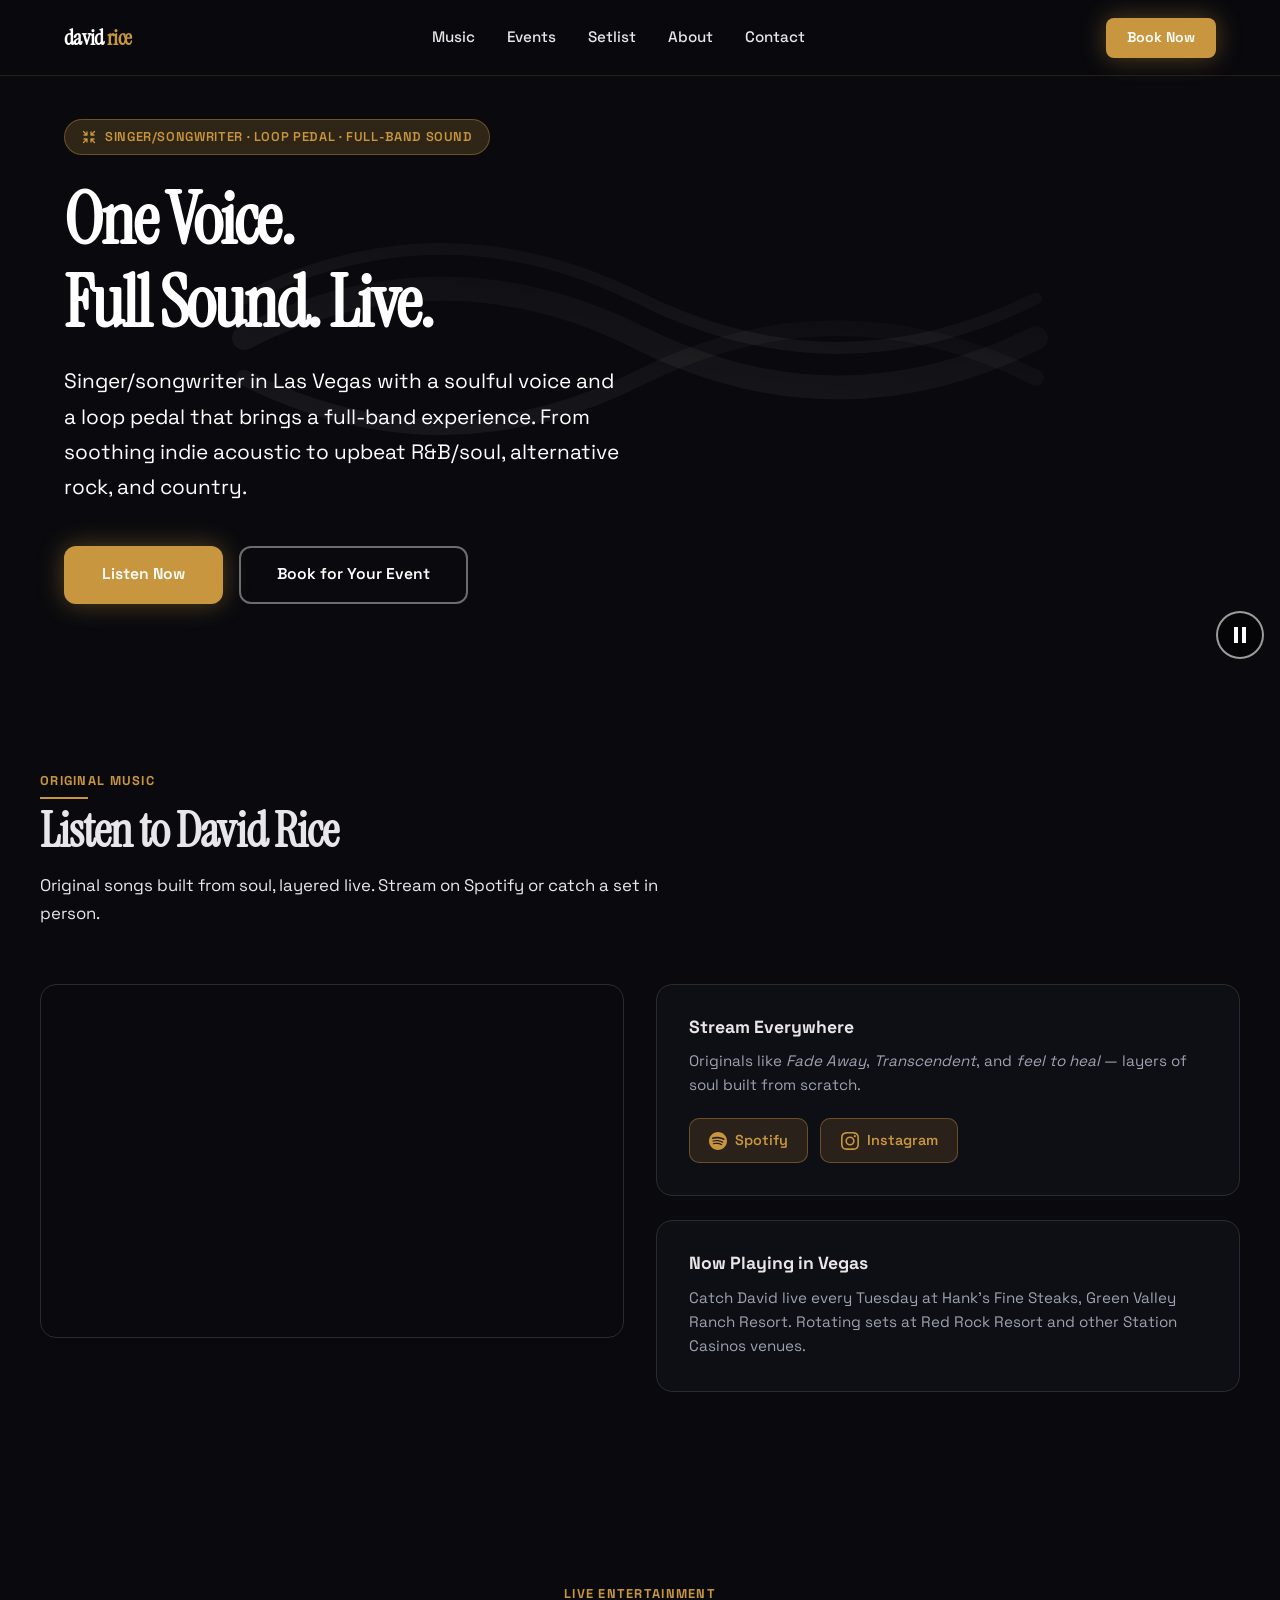
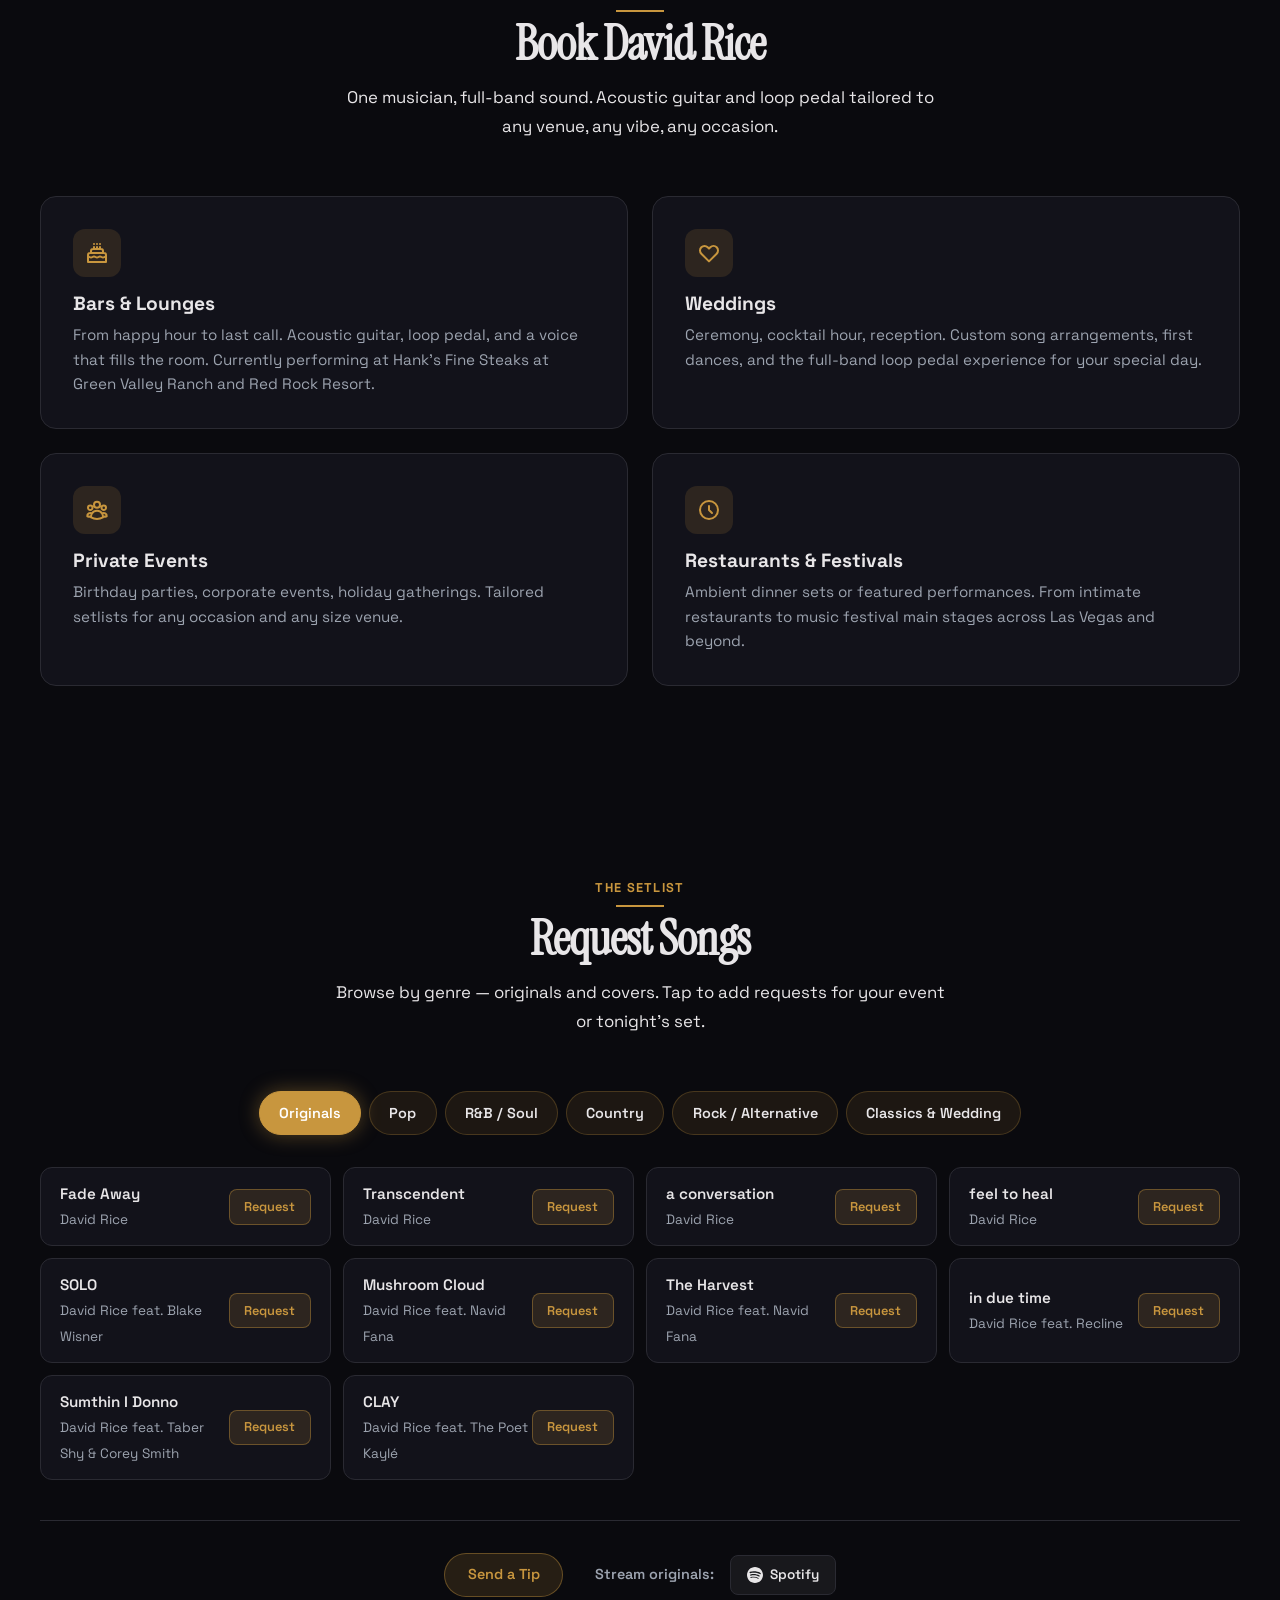
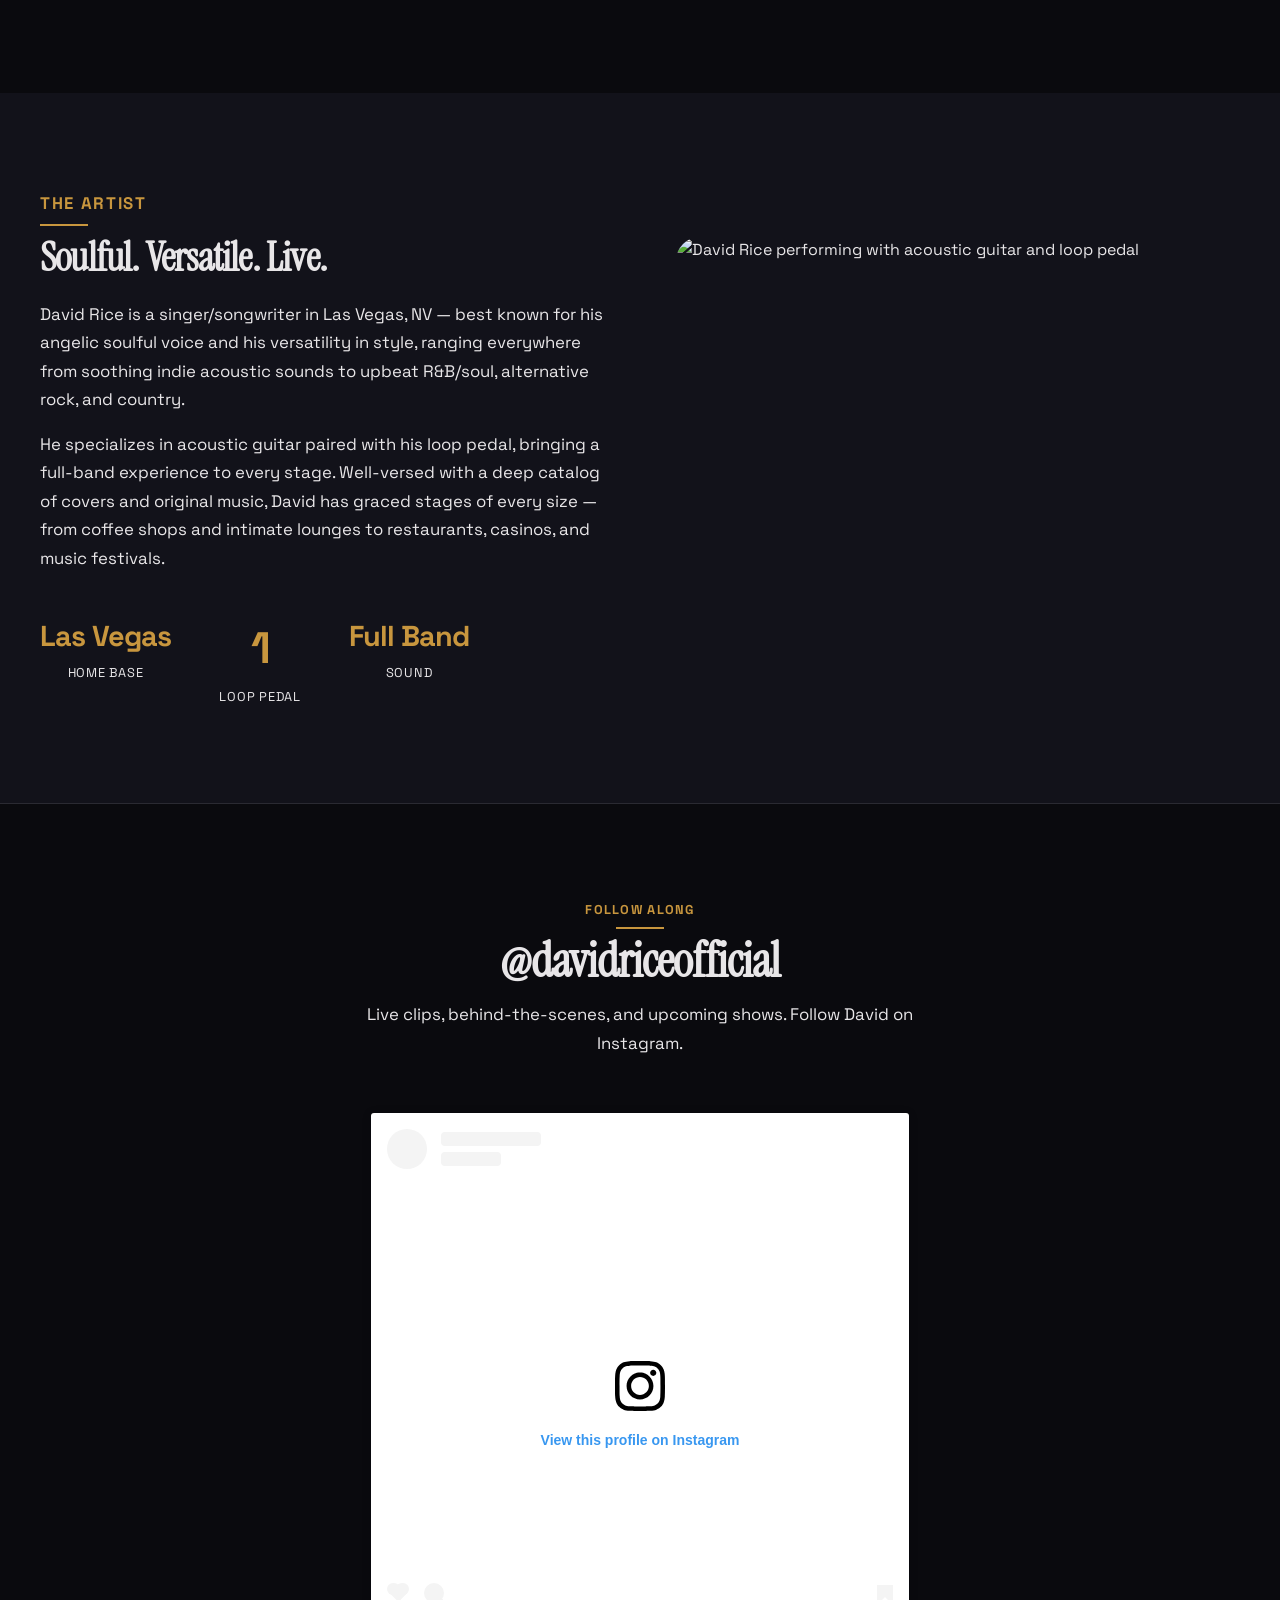
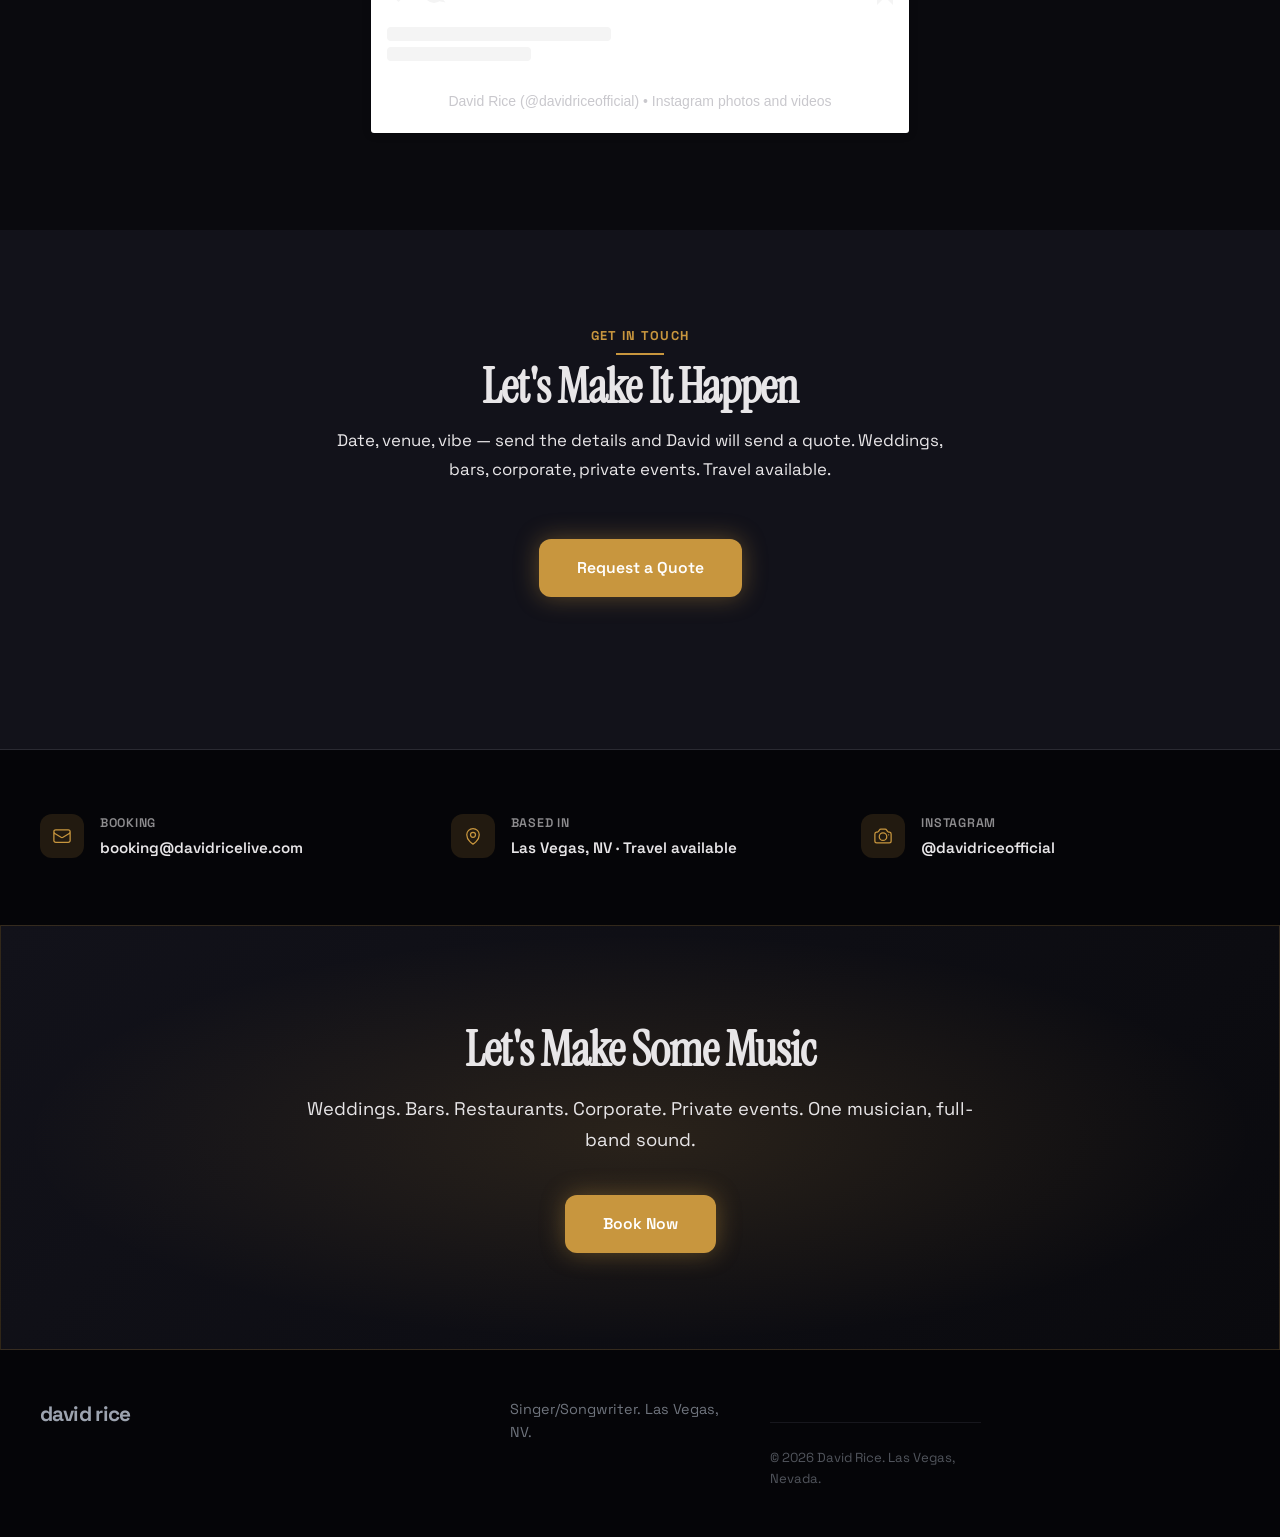
==== index.html @ 23b7dd31 "Initial commit: David Rice artist website Solo artist/singer-songwriter site for Las Vegas-based Dav" ====
<!DOCTYPE html>
<html lang="en">
<head>
  <meta charset="UTF-8">
  <meta name="viewport" content="width=device-width, initial-scale=1.0, viewport-fit=cover">
  <link rel="icon" type="image/png" href="favicon.png">
  <title>David Rice — Singer/Songwriter | Las Vegas, NV</title>
  <meta name="description" content="David Rice. Singer/songwriter in Las Vegas with a soulful voice and loop pedal bringing full-band sound. Weddings, bars, restaurants, private events, and festivals.">
  <link rel="preconnect" href="https://fonts.googleapis.com">
  <link rel="preconnect" href="https://fonts.gstatic.com" crossorigin>
  <link href="https://fonts.googleapis.com/css2?family=Space+Grotesk:wght@400;500;600;700&family=Instrument+Serif:ital@0;1&display=swap" rel="stylesheet">
  <link rel="stylesheet" href="demo-shared.css">
  <script src="demo-shared.js" defer></script>
  <style>
    :root {
      --bg: #0a0a0e;
      --text: #e8e6e8;
      --text-muted: #9ca3af;
      --border: #2a2a32;
      --accent: #c8963e;
      --accent-glow: rgba(200, 150, 62, 0.4);
      --accent-dim: rgba(200, 150, 62, 0.15);
    }
    body { font-family: 'Space Grotesk', sans-serif; }
    .davidrice h1, .davidrice h2, .davidrice .demo-nav__logo { font-family: 'Instrument Serif', Georgia, serif; }

    .davidrice .demo-nav {
      background: rgba(10, 10, 14, 0.92);
      backdrop-filter: blur(20px);
      border-bottom: 1px solid rgba(200, 150, 62, 0.15);
    }
    .davidrice .demo-nav__logo { color: #fff; }
    .davidrice .demo-nav__logo span { color: var(--accent); }
    .davidrice .demo-nav__links a { color: rgba(255,255,255,0.9); }
    .davidrice .demo-nav__links a::after { background: var(--accent); }
    .davidrice .demo-nav__cta {
      background: var(--accent);
      color: #fff;
      box-shadow: 0 0 24px var(--accent-glow);
    }
    .davidrice .demo-nav__cta:hover { box-shadow: 0 0 36px var(--accent-glow); }
    .davidrice .demo-nav__toggle span { background: #fff; }

    .davidrice .demo-hero__overlay {
      background: linear-gradient(135deg, rgba(10,10,14,0.95) 0%, rgba(10,10,14,0.5) 50%, transparent 100%);
    }
    .davidrice .demo-hero__content { color: #fff; }
    .davidrice .demo-hero__badge {
      background: rgba(200, 150, 62, 0.2);
      border: 1px solid rgba(200, 150, 62, 0.4);
      color: var(--accent);
    }
    .davidrice .btn--primary {
      background: var(--accent);
      color: #fff;
      box-shadow: 0 0 24px var(--accent-glow);
    }
    .davidrice .btn--primary:hover { box-shadow: 0 0 36px var(--accent-glow); }
    .davidrice .btn--outline {
      background: transparent;
      border: 2px solid rgba(255,255,255,0.4);
      color: #fff;
    }
    .davidrice .btn--outline:hover { background: rgba(255,255,255,0.08); }

    .davidrice .demo-hero__bg video {
      position: absolute;
      inset: 0;
      width: 100%;
      height: 100%;
      object-fit: cover;
    }
    .davidrice .demo-hero__bg img { display: none; }
    .davidrice .demo-hero.loaded .demo-hero__bg video {
      animation: heroPulse 12s ease-in-out infinite;
    }
    @keyframes heroPulse {
      0%, 100% { transform: scale(1); }
      50% { transform: scale(1.05); }
    }
    @media (prefers-reduced-motion: reduce) { .davidrice .demo-hero.loaded .demo-hero__bg video { animation: none; } }

    .davidrice .service-card { background: #12121a; border-color: var(--border); }
    .davidrice .service-card:hover {
      box-shadow: 0 0 40px var(--accent-glow);
      border-color: rgba(200, 150, 62, 0.3);
    }
    .davidrice .service-card__icon { background: var(--accent-dim); }
    .davidrice .service-card__icon svg { color: var(--accent); }

    .davidrice .about-section { background: #12121a; }
    .davidrice .stat__num { color: var(--accent); }

    .davidrice .contact-strip { background: #050508; color: #e8e6e8; border-top: 1px solid var(--border); }
    .davidrice .contact-item__icon { background: var(--accent-dim); }
    .davidrice .contact-item__icon svg { color: var(--accent); }

    .davidrice .demo-cta {
      background: linear-gradient(135deg, #12121a 0%, #0a0a0e 100%);
      border: 1px solid rgba(200, 150, 62, 0.2);
      position: relative;
      overflow: hidden;
    }
    .davidrice .demo-cta::before {
      content: '';
      position: absolute;
      inset: -50%;
      background: radial-gradient(ellipse 40% 40% at 50% 50%, rgba(200, 150, 62, 0.15) 0%, transparent 60%);
      pointer-events: none;
    }
    .davidrice .demo-cta .demo-cta__inner { position: relative; z-index: 1; }
    .davidrice .demo-cta .btn {
      background: var(--accent);
      color: #fff;
      box-shadow: 0 0 24px var(--accent-glow);
    }

    .davidrice .demo-footer { background: #050508; color: var(--text-muted); }

    /* Music section — Spotify embed + Instagram */
    .davidrice .music-showcase {
      display: grid;
      grid-template-columns: 1fr 1fr;
      gap: 2rem;
      align-items: start;
    }
    .davidrice .music-showcase__player {
      border-radius: 16px;
      overflow: hidden;
      border: 1px solid var(--border);
    }
    .davidrice .music-showcase__player iframe {
      display: block;
      width: 100%;
      border: none;
    }
    .davidrice .music-showcase__social {
      display: flex;
      flex-direction: column;
      gap: 1.5rem;
    }
    .davidrice .music-showcase__social-card {
      padding: 2rem;
      border-radius: 16px;
      border: 1px solid var(--border);
      background: rgba(18, 18, 26, 0.6);
    }
    .davidrice .music-showcase__social-card h3 {
      font-size: 1.1rem;
      font-weight: 700;
      margin-bottom: 0.75rem;
    }
    .davidrice .music-links {
      display: flex;
      gap: 0.75rem;
      flex-wrap: wrap;
    }
    .davidrice .music-links a {
      display: inline-flex;
      align-items: center;
      gap: 0.5rem;
      padding: 0.65rem 1.2rem;
      border-radius: 10px;
      font-size: 0.9rem;
      font-weight: 600;
      background: var(--accent-dim);
      border: 1px solid rgba(200, 150, 62, 0.4);
      color: var(--accent);
      transition: background 0.3s, color 0.3s;
    }
    .davidrice .music-links a:hover {
      background: var(--accent);
      color: #fff;
    }
    @media (max-width: 768px) {
      .davidrice .music-showcase { grid-template-columns: 1fr; }
    }

    /* Venue / Events grid */
    .davidrice .venue-grid {
      display: grid;
      grid-template-columns: repeat(2, 1fr);
      gap: 1.5rem;
    }
    .davidrice .venue-card {
      padding: 2rem;
      border-radius: 16px;
      border: 1px solid var(--border);
      background: #12121a;
      transition: border-color 0.3s, box-shadow 0.3s;
    }
    .davidrice .venue-card:hover {
      border-color: rgba(200, 150, 62, 0.3);
      box-shadow: 0 0 30px rgba(200, 150, 62, 0.1);
    }
    .davidrice .venue-card__icon {
      width: 48px;
      height: 48px;
      border-radius: 12px;
      background: var(--accent-dim);
      display: flex;
      align-items: center;
      justify-content: center;
      margin-bottom: 1rem;
    }
    .davidrice .venue-card__icon svg { color: var(--accent); width: 24px; height: 24px; }
    .davidrice .venue-card__title { font-size: 1.2rem; font-weight: 700; margin-bottom: 0.5rem; }
    .davidrice .venue-card__desc { font-size: 0.95rem; color: var(--text-muted); line-height: 1.6; }
    @media (max-width: 640px) { .davidrice .venue-grid { grid-template-columns: 1fr; } }

    /* Request Songs */
    .davidrice .songs-section { background: #0a0a0e; }
    .davidrice .songs-tabs {
      display: flex;
      flex-wrap: wrap;
      gap: 0.5rem;
      margin-bottom: 2rem;
      justify-content: center;
    }
    .davidrice .songs-tab {
      padding: 0.6rem 1.2rem;
      border-radius: 50px;
      font-size: 0.9rem;
      font-weight: 600;
      background: rgba(200, 150, 62, 0.1);
      border: 1px solid rgba(200, 150, 62, 0.25);
      color: var(--text);
      cursor: pointer;
      transition: background 0.3s, border-color 0.3s, box-shadow 0.3s;
    }
    .davidrice .songs-tab:hover {
      background: rgba(200, 150, 62, 0.2);
      border-color: rgba(200, 150, 62, 0.4);
    }
    .davidrice .songs-tab.active {
      background: var(--accent);
      border-color: var(--accent);
      color: #fff;
      box-shadow: 0 0 20px var(--accent-glow);
    }
    .davidrice .songs-list {
      display: grid;
      grid-template-columns: repeat(auto-fill, minmax(280px, 1fr));
      gap: 0.75rem;
      max-height: 60vh;
      overflow-y: auto;
    }
    .davidrice .songs-list::-webkit-scrollbar { width: 8px; }
    .davidrice .songs-list::-webkit-scrollbar-track { background: #12121a; border-radius: 4px; }
    .davidrice .songs-list::-webkit-scrollbar-thumb { background: var(--accent); border-radius: 4px; }
    .davidrice .song-item {
      display: flex;
      align-items: center;
      justify-content: space-between;
      padding: 0.85rem 1.2rem;
      border-radius: 12px;
      border: 1px solid var(--border);
      background: #12121a;
      transition: border-color 0.3s, transform 0.2s;
    }
    .davidrice .song-item:hover {
      border-color: rgba(200, 150, 62, 0.4);
      transform: translateX(4px);
    }
    .davidrice .song-item__info { flex: 1; min-width: 0; }
    .davidrice .song-item__title { font-weight: 600; font-size: 0.95rem; display: block; }
    .davidrice .song-item__artist { font-size: 0.85rem; color: var(--text-muted); margin-top: 0.15rem; }
    .davidrice .song-item__request {
      padding: 0.4rem 0.9rem;
      border-radius: 8px;
      font-size: 0.8rem;
      font-weight: 600;
      background: var(--accent-dim);
      border: 1px solid rgba(200, 150, 62, 0.4);
      color: var(--accent);
      cursor: pointer;
      transition: background 0.3s, transform 0.2s;
    }
    .davidrice .song-item__request:hover {
      background: var(--accent);
      color: #fff;
      transform: scale(1.05);
    }
    .davidrice .song-item__request.requested {
      background: rgba(34, 197, 94, 0.2);
      border-color: rgba(34, 197, 94, 0.5);
      color: #22c55e;
    }
    .davidrice .songs-panel { display: none; }
    .davidrice .songs-panel.active { display: block; }
    .davidrice .songs-footer {
      display: flex;
      flex-wrap: wrap;
      align-items: center;
      justify-content: center;
      gap: 2rem;
      margin-top: 2.5rem;
      padding-top: 2rem;
      border-top: 1px solid var(--border);
    }
    .davidrice .btn-tip {
      padding: 0.6rem 1.4rem;
      border-radius: 50px;
      font-size: 0.9rem;
      font-weight: 600;
      background: var(--accent-dim);
      border: 1px solid rgba(200, 150, 62, 0.4);
      color: var(--accent);
      cursor: pointer;
      transition: background 0.3s, transform 0.2s;
    }
    .davidrice .btn-tip:hover {
      background: var(--accent);
      color: #fff;
      transform: translateY(-2px);
    }
    .davidrice .original-music {
      display: flex;
      align-items: center;
      gap: 1rem;
    }
    .davidrice .original-music__label {
      font-size: 0.9rem;
      font-weight: 600;
      color: var(--text-muted);
    }
    .davidrice .original-music__links {
      display: flex;
      gap: 0.75rem;
    }
    .davidrice .original-music__links a {
      display: inline-flex;
      align-items: center;
      gap: 0.4rem;
      padding: 0.5rem 1rem;
      border-radius: 8px;
      font-size: 0.85rem;
      font-weight: 600;
      background: rgba(255,255,255,0.06);
      border: 1px solid var(--border);
      color: var(--text);
      transition: border-color 0.3s, background 0.3s;
    }
    .davidrice .original-music__links a:hover {
      border-color: rgba(200, 150, 62, 0.4);
      background: rgba(200, 150, 62, 0.1);
    }

    /* Hero deco waves */
    .davidrice .hero-deco__wave {
      transform-origin: center;
      animation: heroDecoWave 6s ease-in-out infinite;
    }
    .davidrice .hero-deco__wave--2 { animation-delay: -2s; }
    .davidrice .hero-deco__wave--3 { animation-delay: -4s; }
    @keyframes heroDecoWave {
      0%, 100% { opacity: .5; transform: translateY(0) scale(1); }
      50% { opacity: 1; transform: translateY(-8px) scale(1.06); }
    }

    /* Instagram section */
    .davidrice .instagram-section {
      background: #0a0a0e;
      border-top: 1px solid var(--border);
    }
    .davidrice .instagram-embed-wrap {
      max-width: 540px;
      margin: 0 auto;
    }
  </style>
</head>
<body class="davidrice">
  <a class="skip-link" href="#main">Skip to main content</a>

  <nav class="demo-nav" aria-label="Main navigation">
    <div class="demo-nav__inner">
      <div class="demo-nav__logo" aria-label="David Rice">david <span>rice</span></div>
      <ul class="demo-nav__links" role="list">
        <li><a href="#music">Music</a></li>
        <li><a href="#events">Events</a></li>
        <li><a href="#songs">Setlist</a></li>
        <li><a href="#about">About</a></li>
        <li><a href="#contact">Contact</a></li>
      </ul>
      <a href="mailto:booking@davidricelive.com" class="demo-nav__cta" role="button">Book Now</a>
      <button class="demo-nav__toggle" aria-label="Toggle menu" aria-expanded="false"><span></span><span></span><span></span></button>
    </div>
  </nav>

  <main id="main">
    <section class="demo-hero" aria-label="Hero">
      <div class="demo-hero__bg">
        <video autoplay muted loop playsinline poster="https://images.unsplash.com/photo-1511671782779-c97d3d27a1d4?w=1920&q=80">
          <source src="https://assets.mixkit.co/videos/479/479-720.mp4" type="video/mp4">
        </video>
      </div>
      <div class="demo-hero__overlay" aria-hidden="true"></div>
      <div class="demo-hero__content">
        <div class="demo-hero__badge" data-reveal="up">
          <svg xmlns="http://www.w3.org/2000/svg" width="16" height="16" fill="none" viewBox="0 0 24 24" stroke="currentColor" stroke-width="2"><path stroke-linecap="round" stroke-linejoin="round" d="M9 9V4.5M9 9H4.5M9 9 3.75 3.75M9 15v4.5M9 15H4.5M9 15l-5.25 5.25M15 9h4.5M15 9V4.5M15 9l5.25-5.25M15 15h4.5M15 15v4.5m0-4.5 5.25 5.25"/></svg>
          SINGER/SONGWRITER · LOOP PEDAL · FULL-BAND SOUND
        </div>
        <h1 class="demo-hero__title" data-reveal="up" data-reveal-delay="1">One Voice.<br>Full Sound. Live.</h1>
        <p class="demo-hero__sub" data-reveal="up" data-reveal-delay="2">Singer/songwriter in Las Vegas with a soulful voice and a loop pedal that brings a full-band experience. From soothing indie acoustic to upbeat R&B/soul, alternative rock, and country.</p>
        <div class="demo-hero__actions" data-reveal="up" data-reveal-delay="3">
          <a href="#music" class="btn btn--primary" role="button">Listen Now</a>
          <a href="#contact" class="btn btn--outline" role="button">Book for Your Event</a>
        </div>
      </div>
    </section>

    <section id="music" class="demo-section" aria-labelledby="music-title">
      <div class="demo-section__inner">
        <div class="demo-section__header" data-reveal="up">
          <p class="demo-section__eyebrow">Original Music</p>
          <h2 class="demo-section__title" id="music-title">Listen to David Rice</h2>
          <p class="demo-section__desc">Original songs built from soul, layered live. Stream on Spotify or catch a set in person.</p>
        </div>
        <div class="music-showcase">
          <div class="music-showcase__player" data-reveal="up" data-reveal-delay="1">
            <iframe style="border-radius:12px" src="https://open.spotify.com/embed/artist/2GixEWDWntHiYW2dzmlQTt?utm_source=generator&theme=0" width="100%" height="352" frameBorder="0" allowfullscreen="" allow="autoplay; clipboard-write; encrypted-media; fullscreen; picture-in-picture" loading="lazy"></iframe>
          </div>
          <div class="music-showcase__social" data-reveal="up" data-reveal-delay="2">
            <div class="music-showcase__social-card">
              <h3>Stream Everywhere</h3>
              <p style="color:var(--text-muted); font-size:0.95rem; line-height:1.6; margin-bottom:1.25rem;">Originals like <em>Fade Away</em>, <em>Transcendent</em>, and <em>feel to heal</em> — layers of soul built from scratch.</p>
              <div class="music-links">
                <a href="https://open.spotify.com/artist/2GixEWDWntHiYW2dzmlQTt" target="_blank" rel="noopener noreferrer">
                  <svg width="18" height="18" viewBox="0 0 24 24" fill="currentColor"><path d="M12 0C5.4 0 0 5.4 0 12s5.4 12 12 12 12-5.4 12-12S18.66 0 12 0zm5.521 17.34c-.24.359-.66.48-1.021.24-2.82-1.74-6.36-2.101-10.561-1.141-.418.122-.779-.179-.899-.539-.12-.421.18-.78.54-.9 4.56-1.021 8.52-.6 11.64 1.32.42.18.479.659.301 1.02zm1.44-3.3c-.301.42-.841.6-1.262.3-3.239-1.98-8.159-2.58-11.939-1.38-.479.12-1.02-.12-1.14-.6-.12-.48.12-1.021.6-1.141C9.6 9.9 15 10.561 18.72 12.84c.361.181.54.78.241 1.2zm.12-3.36C15.24 8.4 8.82 8.16 5.16 9.301c-.6.179-1.2-.181-1.38-.721-.18-.601.18-1.2.72-1.381 4.26-1.26 11.28-1.02 15.721 1.621.539.3.719 1.02.419 1.56-.299.421-1.02.599-1.559.3z"/></svg>
                  Spotify
                </a>
                <a href="https://www.instagram.com/davidriceofficial/" target="_blank" rel="noopener noreferrer">
                  <svg width="18" height="18" viewBox="0 0 24 24" fill="currentColor"><path d="M12 2.163c3.204 0 3.584.012 4.85.07 3.252.148 4.771 1.691 4.919 4.919.058 1.265.069 1.645.069 4.849 0 3.205-.012 3.584-.069 4.849-.149 3.225-1.664 4.771-4.919 4.919-1.266.058-1.644.07-4.85.07-3.204 0-3.584-.012-4.849-.07-3.26-.149-4.771-1.699-4.919-4.92-.058-1.265-.07-1.644-.07-4.849 0-3.204.013-3.583.07-4.849.149-3.227 1.664-4.771 4.919-4.919 1.266-.057 1.645-.069 4.849-.069zM12 0C8.741 0 8.333.014 7.053.072 2.695.272.273 2.69.073 7.052.014 8.333 0 8.741 0 12c0 3.259.014 3.668.072 4.948.2 4.358 2.618 6.78 6.98 6.98C8.333 23.986 8.741 24 12 24c3.259 0 3.668-.014 4.948-.072 4.354-.2 6.782-2.618 6.979-6.98.059-1.28.073-1.689.073-4.948 0-3.259-.014-3.667-.072-4.947-.196-4.354-2.617-6.78-6.979-6.98C15.668.014 15.259 0 12 0zm0 5.838a6.162 6.162 0 100 12.324 6.162 6.162 0 000-12.324zM12 16a4 4 0 110-8 4 4 0 010 8zm6.406-11.845a1.44 1.44 0 100 2.881 1.44 1.44 0 000-2.881z"/></svg>
                  Instagram
                </a>
              </div>
            </div>
            <div class="music-showcase__social-card">
              <h3>Now Playing in Vegas</h3>
              <p style="color:var(--text-muted); font-size:0.95rem; line-height:1.6;">Catch David live every Tuesday at Hank's Fine Steaks, Green Valley Ranch Resort. Rotating sets at Red Rock Resort and other Station Casinos venues.</p>
            </div>
          </div>
        </div>
      </div>
    </section>

    <section id="events" class="demo-section" style="background:#0a0a0e;">
      <div class="demo-section__inner">
        <div class="demo-section__header demo-section__header--center" data-reveal="up">
          <p class="demo-section__eyebrow">Live Entertainment</p>
          <h2 class="demo-section__title">Book David Rice</h2>
          <p class="demo-section__desc">One musician, full-band sound. Acoustic guitar and loop pedal tailored to any venue, any vibe, any occasion.</p>
        </div>
        <div class="venue-grid">
          <article class="venue-card" data-reveal="up" data-reveal-delay="1">
            <div class="venue-card__icon"><svg xmlns="http://www.w3.org/2000/svg" fill="none" viewBox="0 0 24 24" stroke="currentColor" stroke-width="2"><path stroke-linecap="round" stroke-linejoin="round" d="M21 15.546c-.523 0-1.046.151-1.5.454a2.704 2.704 0 0 1-3 0 2.704 2.704 0 0 0-3 0 2.704 2.704 0 0 1-3 0 2.704 2.704 0 0 0-3 0 2.704 2.704 0 0 1-3 0 2.701 2.701 0 0 0-1.5-.454M9 6v2m3-2v2m3-2v2M9 3h.01M12 3h.01M15 3h.01M21 21v-7a2 2 0 0 0-2-2H5a2 2 0 0 0-2 2v7h18zm-3-9v-2a2 2 0 0 0-2-2H8a2 2 0 0 0-2 2v2h12z"/></svg></div>
            <h3 class="venue-card__title">Bars & Lounges</h3>
            <p class="venue-card__desc">From happy hour to last call. Acoustic guitar, loop pedal, and a voice that fills the room. Currently performing at Hank's Fine Steaks at Green Valley Ranch and Red Rock Resort.</p>
          </article>
          <article class="venue-card" data-reveal="up" data-reveal-delay="2">
            <div class="venue-card__icon"><svg xmlns="http://www.w3.org/2000/svg" fill="none" viewBox="0 0 24 24" stroke="currentColor" stroke-width="2"><path stroke-linecap="round" stroke-linejoin="round" d="M4.318 6.318a4.5 4.5 0 0 0 0 6.364L12 20.364l7.682-7.682a4.5 4.5 0 0 0-6.364-6.364L12 7.636l-1.318-1.318a4.5 4.5 0 0 0-6.364 0z"/></svg></div>
            <h3 class="venue-card__title">Weddings</h3>
            <p class="venue-card__desc">Ceremony, cocktail hour, reception. Custom song arrangements, first dances, and the full-band loop pedal experience for your special day.</p>
          </article>
          <article class="venue-card" data-reveal="up" data-reveal-delay="3">
            <div class="venue-card__icon"><svg xmlns="http://www.w3.org/2000/svg" fill="none" viewBox="0 0 24 24" stroke="currentColor" stroke-width="2"><path stroke-linecap="round" stroke-linejoin="round" d="M18 18.72a9.094 9.094 0 0 0 3.741-.479 3 3 0 0 0-4.682-2.72m.94 3.198.001.031c0 .225-.012.447-.037.666A11.944 11.944 0 0 1 12 21c-2.17 0-4.207-.576-5.963-1.584A6.062 6.062 0 0 1 6 18.719m12 0a5.971 5.971 0 0 0-.941-3.197m0 0A5.995 5.995 0 0 0 12 12.75a5.995 5.995 0 0 0-5.058 2.772m0 0a3 3 0 0 0-4.681 2.72 8.986 8.986 0 0 0 3.74.477m.94-3.197a5.971 5.971 0 0 0-.94 3.197M15 6.75a3 3 0 1 1-6 0 3 3 0 0 1 6 0Zm6 3a2.25 2.25 0 1 1-4.5 0 2.25 2.25 0 0 1 4.5 0Zm-13.5 0a2.25 2.25 0 1 1-4.5 0 2.25 2.25 0 0 1 4.5 0Z"/></svg></div>
            <h3 class="venue-card__title">Private Events</h3>
            <p class="venue-card__desc">Birthday parties, corporate events, holiday gatherings. Tailored setlists for any occasion and any size venue.</p>
          </article>
          <article class="venue-card" data-reveal="up" data-reveal-delay="4">
            <div class="venue-card__icon"><svg xmlns="http://www.w3.org/2000/svg" fill="none" viewBox="0 0 24 24" stroke="currentColor" stroke-width="2"><path stroke-linecap="round" stroke-linejoin="round" d="M12 8v4l3 3m6-3a9 9 0 1 1-18 0 9 9 0 0 1 18 0z"/></svg></div>
            <h3 class="venue-card__title">Restaurants & Festivals</h3>
            <p class="venue-card__desc">Ambient dinner sets or featured performances. From intimate restaurants to music festival main stages across Las Vegas and beyond.</p>
          </article>
        </div>
      </div>
    </section>

    <section id="songs" class="demo-section songs-section" aria-labelledby="songs-title">
      <div class="demo-section__inner">
        <div class="demo-section__header demo-section__header--center" data-reveal="up">
          <p class="demo-section__eyebrow">The Setlist</p>
          <h2 class="demo-section__title" id="songs-title">Request Songs</h2>
          <p class="demo-section__desc">Browse by genre — originals and covers. Tap to add requests for your event or tonight's set.</p>
        </div>
        <div class="songs-tabs" role="tablist" aria-label="Song genres" data-reveal="up" data-reveal-delay="1"></div>
        <div class="songs-panels" data-reveal="up" data-reveal-delay="2">
          <div class="songs-panel active" role="tabpanel">
            <div class="songs-list"></div>
          </div>
        </div>
        <div class="songs-footer" data-reveal="up" data-reveal-delay="3">
          <button type="button" class="btn-tip" aria-label="Send a tip">Send a Tip</button>
          <div class="original-music">
            <span class="original-music__label">Stream originals:</span>
            <div class="original-music__links">
              <a href="https://open.spotify.com/artist/2GixEWDWntHiYW2dzmlQTt" target="_blank" rel="noopener noreferrer">
                <svg width="16" height="16" viewBox="0 0 24 24" fill="currentColor"><path d="M12 0C5.4 0 0 5.4 0 12s5.4 12 12 12 12-5.4 12-12S18.66 0 12 0zm5.521 17.34c-.24.359-.66.48-1.021.24-2.82-1.74-6.36-2.101-10.561-1.141-.418.122-.779-.179-.899-.539-.12-.421.18-.78.54-.9 4.56-1.021 8.52-.6 11.64 1.32.42.18.479.659.301 1.02zm1.44-3.3c-.301.42-.841.6-1.262.3-3.239-1.98-8.159-2.58-11.939-1.38-.479.12-1.02-.12-1.14-.6-.12-.48.12-1.021.6-1.141C9.6 9.9 15 10.561 18.72 12.84c.361.181.54.78.241 1.2zm.12-3.36C15.24 8.4 8.82 8.16 5.16 9.301c-.6.179-1.2-.181-1.38-.721-.18-.601.18-1.2.72-1.381 4.26-1.26 11.28-1.02 15.721 1.621.539.3.719 1.02.419 1.56-.299.421-1.02.599-1.559.3z"/></svg>
                Spotify
              </a>
            </div>
          </div>
        </div>
      </div>
    </section>

    <section id="about" class="demo-section about-section" aria-labelledby="about-title">
      <div class="demo-section__inner">
        <div class="about-split">
          <div class="about-split__text" data-reveal="left">
            <p class="demo-section__eyebrow">The Artist</p>
            <h2 id="about-title">Soulful. Versatile. Live.</h2>
            <p>David Rice is a singer/songwriter in Las Vegas, NV — best known for his angelic soulful voice and his versatility in style, ranging everywhere from soothing indie acoustic sounds to upbeat R&B/soul, alternative rock, and country.</p>
            <p>He specializes in acoustic guitar paired with his loop pedal, bringing a full-band experience to every stage. Well-versed with a deep catalog of covers and original music, David has graced stages of every size — from coffee shops and intimate lounges to restaurants, casinos, and music festivals.</p>
            <div class="stat-row">
              <div class="stat">
                <div class="stat__num" style="font-size:1.8rem;">Las Vegas</div>
                <div class="stat__label">Home Base</div>
              </div>
              <div class="stat">
                <div class="stat__num" data-count="1" data-count-suffix="">0</div>
                <div class="stat__label">Loop Pedal</div>
              </div>
              <div class="stat">
                <div class="stat__num" style="font-size:1.8rem;">Full Band</div>
                <div class="stat__label">Sound</div>
              </div>
            </div>
          </div>
          <div class="about-split__visual" data-reveal="right">
            <img src="https://images.unsplash.com/photo-1511671782779-c97d3d27a1d4?w=800&q=80" alt="David Rice performing with acoustic guitar and loop pedal" loading="lazy">
          </div>
        </div>
      </div>
    </section>

    <section id="instagram" class="demo-section instagram-section" aria-labelledby="ig-title">
      <div class="demo-section__inner">
        <div class="demo-section__header demo-section__header--center" data-reveal="up">
          <p class="demo-section__eyebrow">Follow Along</p>
          <h2 class="demo-section__title" id="ig-title">@davidriceofficial</h2>
          <p class="demo-section__desc">Live clips, behind-the-scenes, and upcoming shows. Follow David on Instagram.</p>
        </div>
        <div class="instagram-embed-wrap" data-reveal="up" data-reveal-delay="1">
          <blockquote class="instagram-media" data-instgrm-permalink="https://www.instagram.com/davidriceofficial/?utm_source=ig_embed&amp;utm_campaign=loading" data-instgrm-version="14" style="background:#FFF; border:0; border-radius:3px; box-shadow:0 0 1px 0 rgba(0,0,0,0.5),0 1px 10px 0 rgba(0,0,0,0.15); margin: 1px; max-width:540px; min-width:326px; padding:0; width:99.375%; width:-webkit-calc(100% - 2px); width:calc(100% - 2px);"><div style="padding:16px;"> <a href="https://www.instagram.com/davidriceofficial/?utm_source=ig_embed&amp;utm_campaign=loading" style="background:#FFFFFF; line-height:0; padding:0 0; text-align:center; text-decoration:none; width:100%;" target="_blank"> <div style="display: flex; flex-direction: row; align-items: center;"> <div style="background-color: #F4F4F4; border-radius: 50%; flex-grow: 0; height: 40px; margin-right: 14px; width: 40px;"></div> <div style="display: flex; flex-direction: column; flex-grow: 1; justify-content: center;"> <div style="background-color: #F4F4F4; border-radius: 4px; flex-grow: 0; height: 14px; margin-bottom: 6px; width: 100px;"></div> <div style="background-color: #F4F4F4; border-radius: 4px; flex-grow: 0; height: 14px; width: 60px;"></div></div></div><div style="padding: 19% 0;"></div> <div style="display:block; height:50px; margin:0 auto 12px; width:50px;"><svg width="50px" height="50px" viewBox="0 0 60 60" version="1.1" xmlns="https://www.w3.org/2000/svg" xmlns:xlink="https://www.w3.org/1999/xlink"><g stroke="none" stroke-width="1" fill="none" fill-rule="evenodd"><g transform="translate(-511.000000, -20.000000)" fill="#000000"><g><path d="M556.869,30.41 C554.814,30.41 553.148,32.076 553.148,34.131 C553.148,36.186 554.814,37.852 556.869,37.852 C558.924,37.852 560.59,36.186 560.59,34.131 C560.59,32.076 558.924,30.41 556.869,30.41 M541,60.657 C535.114,60.657 530.342,55.887 530.342,50 C530.342,44.114 535.114,39.342 541,39.342 C546.887,39.342 551.658,44.114 551.658,50 C551.658,55.887 546.887,60.657 541,60.657 M541,33.886 C532.1,33.886 524.886,41.1 524.886,50 C524.886,58.899 532.1,66.113 541,66.113 C549.9,66.113 557.115,58.899 557.115,50 C557.115,41.1 549.9,33.886 541,33.886 M565.378,62.101 C565.244,65.022 564.756,66.606 564.346,67.663 C563.803,69.06 563.154,70.057 562.106,71.106 C561.058,72.155 560.06,72.803 558.662,73.347 C557.607,73.757 556.021,74.244 553.102,74.378 C549.944,74.521 548.997,74.552 541,74.552 C533.003,74.552 532.056,74.521 528.898,74.378 C525.979,74.244 524.393,73.757 523.338,73.347 C521.94,72.803 520.942,72.155 519.894,71.106 C518.846,70.057 518.197,69.06 517.654,67.663 C517.244,66.606 516.755,65.022 516.623,62.101 C516.479,58.943 516.448,57.996 516.448,50 C516.448,42.003 516.479,41.056 516.623,37.899 C516.755,34.978 517.244,33.391 517.654,32.338 C518.197,30.938 518.846,29.942 519.894,28.894 C520.942,27.846 521.94,27.196 523.338,26.654 C524.393,26.244 525.979,25.756 528.898,25.623 C532.057,25.479 533.004,25.448 541,25.448 C548.997,25.448 549.943,25.479 553.102,25.623 C556.021,25.756 557.607,26.244 558.662,26.654 C560.06,27.196 561.058,27.846 562.106,28.894 C563.154,29.942 563.803,30.938 564.346,32.338 C564.756,33.391 565.244,34.978 565.378,37.899 C565.522,41.056 565.552,42.003 565.552,50 C565.552,57.996 565.522,58.943 565.378,62.101 M570.82,37.631 C570.674,34.438 570.167,32.258 569.425,30.349 C568.659,28.377 567.633,26.702 565.965,25.035 C564.297,23.368 562.623,22.342 560.652,21.575 C558.743,20.834 556.562,20.326 553.369,20.18 C550.169,20.033 549.148,20 541,20 C532.853,20 531.831,20.033 528.631,20.18 C525.438,20.326 523.257,20.834 521.349,21.575 C519.376,22.342 517.703,23.368 516.035,25.035 C514.368,26.702 513.342,28.377 512.574,30.349 C511.834,32.258 511.326,34.438 511.181,37.631 C511.035,40.831 511,41.851 511,50 C511,58.147 511.035,59.17 511.181,62.369 C511.326,65.562 511.834,67.743 512.574,69.651 C513.342,71.625 514.368,73.296 516.035,74.965 C517.703,76.634 519.376,77.658 521.349,78.425 C523.257,79.167 525.438,79.673 528.631,79.82 C531.831,79.965 532.853,80.001 541,80.001 C549.148,80.001 550.169,79.965 553.369,79.82 C556.562,79.673 558.743,79.167 560.652,78.425 C562.623,77.658 564.297,76.634 565.965,74.965 C567.633,73.296 568.659,71.625 569.425,69.651 C570.167,67.743 570.674,65.562 570.82,62.369 C570.966,59.17 571,58.147 571,50 C571,41.851 570.966,40.831 570.82,37.631"></path></g></g></g></svg></div><div style="padding-top: 8px;"> <div style="color:#3897f0; font-family:Arial,sans-serif; font-size:14px; font-style:normal; font-weight:550; line-height:18px;">View this profile on Instagram</div></div><div style="padding: 12.5% 0;"></div> <div style="display: flex; flex-direction: row; margin-bottom: 14px; align-items: center;"><div> <div style="background-color: #F4F4F4; border-radius: 50%; height: 12.5px; width: 12.5px; transform: translateX(0px) translateY(7px);"></div> <div style="background-color: #F4F4F4; height: 12.5px; transform: rotate(-45deg) translateX(3px) translateY(1px); width: 12.5px; flex-grow: 0; margin-right: 14px; margin-left: 2px;"></div> <div style="background-color: #F4F4F4; border-radius: 50%; height: 12.5px; width: 12.5px; transform: translateX(9px) translateY(-18px);"></div></div><div style="margin-left: 8px;"> <div style="background-color: #F4F4F4; border-radius: 50%; flex-grow: 0; height: 20px; width: 20px;"></div> <div style="width: 0; height: 0; border-top: 2px solid transparent; border-left: 6px solid #f4f4f4; border-bottom: 2px solid transparent; transform: translateX(16px) translateY(-4px) rotate(30deg)"></div></div><div style="margin-left: auto;"> <div style="width: 0px; border-top: 8px solid #F4F4F4; border-right: 8px solid transparent; transform: translateY(16px);"></div> <div style="background-color: #F4F4F4; flex-grow: 0; height: 12px; width: 16px; transform: translateY(-4px);"></div> <div style="width: 0; height: 0; border-top: 8px solid #F4F4F4; border-left: 8px solid transparent; transform: translateY(-4px) translateX(8px);"></div></div></div> <div style="display: flex; flex-direction: column; flex-grow: 1; justify-content: center; margin-bottom: 24px;"> <div style="background-color: #F4F4F4; border-radius: 4px; flex-grow: 0; height: 14px; margin-bottom: 6px; width: 224px;"></div> <div style="background-color: #F4F4F4; border-radius: 4px; flex-grow: 0; height: 14px; width: 144px;"></div></div></a><p style="color:#c9c8cd; font-family:Arial,sans-serif; font-size:14px; line-height:17px; margin-bottom:0; margin-top:8px; overflow:hidden; padding:8px 0 7px; text-align:center; text-overflow:ellipsis; white-space:nowrap;"><a href="https://www.instagram.com/davidriceofficial/?utm_source=ig_embed&amp;utm_campaign=loading" style="color:#c9c8cd; font-family:Arial,sans-serif; font-size:14px; font-style:normal; font-weight:normal; line-height:17px;" target="_blank">David Rice</a> (@<a href="https://www.instagram.com/davidriceofficial/?utm_source=ig_embed&amp;utm_campaign=loading" style="color:#c9c8cd; font-family:Arial,sans-serif; font-size:14px; font-style:normal; font-weight:normal; line-height:17px;" target="_blank">davidriceofficial</a>) &bull; Instagram photos and videos</p></div></blockquote>
          <script async src="//www.instagram.com/embed.js"></script>
        </div>
      </div>
    </section>

    <section id="book" class="demo-section" style="background:#12121a;">
      <div class="demo-section__inner">
        <div class="demo-section__header demo-section__header--center" data-reveal="up">
          <p class="demo-section__eyebrow">Get in Touch</p>
          <h2 class="demo-section__title">Let's Make It Happen</h2>
          <p class="demo-section__desc">Date, venue, vibe — send the details and David will send a quote. Weddings, bars, corporate, private events. Travel available.</p>
        </div>
        <div class="demo-section__header demo-section__header--center" data-reveal="up" data-reveal-delay="1">
          <a href="mailto:booking@davidricelive.com" class="btn btn--primary" role="button">Request a Quote</a>
        </div>
      </div>
    </section>

    <section id="contact" class="contact-strip" aria-label="Contact information">
      <div class="contact-strip__inner">
        <div class="contact-item">
          <div class="contact-item__icon" aria-hidden="true"><svg xmlns="http://www.w3.org/2000/svg" fill="none" viewBox="0 0 24 24" stroke-width="1.5" stroke="currentColor"><path stroke-linecap="round" stroke-linejoin="round" d="M21.75 6.75v10.5a2.25 2.25 0 0 1-2.25 2.25h-15a2.25 2.25 0 0 1-2.25-2.25V6.75m19.5 0A2.25 2.25 0 0 0 19.5 4.5h-15a2.25 2.25 0 0 0-2.25 2.25m19.5 0v.243a2.25 2.25 0 0 1-1.07 1.916l-7.5 4.615a2.25 2.25 0 0 1-2.36 0L3.32 8.91a2.25 2.25 0 0 1-1.07-1.916V6.75"/></svg></div>
          <div><div class="contact-item__label">Booking</div><div class="contact-item__value"><a href="mailto:booking@davidricelive.com">booking@davidricelive.com</a></div></div>
        </div>
        <div class="contact-item">
          <div class="contact-item__icon" aria-hidden="true"><svg xmlns="http://www.w3.org/2000/svg" fill="none" viewBox="0 0 24 24" stroke-width="1.5" stroke="currentColor"><path stroke-linecap="round" stroke-linejoin="round" d="M15 10.5a3 3 0 1 1-6 0 3 3 0 0 1 6 0Z"/><path stroke-linecap="round" stroke-linejoin="round" d="M19.5 10.5c0 7.142-7.5 11.25-7.5 11.25S4.5 17.642 4.5 10.5a7.5 7.5 0 1 1 15 0Z"/></svg></div>
          <div><div class="contact-item__label">Based In</div><div class="contact-item__value">Las Vegas, NV · Travel available</div></div>
        </div>
        <div class="contact-item">
          <div class="contact-item__icon" aria-hidden="true"><svg xmlns="http://www.w3.org/2000/svg" fill="none" viewBox="0 0 24 24" stroke-width="1.5" stroke="currentColor"><path stroke-linecap="round" stroke-linejoin="round" d="M6.827 6.175A2.31 2.31 0 0 1 5.186 7.23c-.38.054-.757.112-1.134.175C2.999 7.58 2.25 8.507 2.25 9.574V18a2.25 2.25 0 0 0 2.25 2.25h15A2.25 2.25 0 0 0 21.75 18V9.574c0-1.067-.75-1.994-1.802-2.169a47.865 47.865 0 0 0-1.134-.175 2.31 2.31 0 0 1-1.64-1.055l-.822-1.316a2.192 2.192 0 0 0-1.736-1.039 48.774 48.774 0 0 0-5.232 0 2.192 2.192 0 0 0-1.736 1.039l-.821 1.316Z"/><path stroke-linecap="round" stroke-linejoin="round" d="M16.5 12.75a4.5 4.5 0 1 1-9 0 4.5 4.5 0 0 1 9 0ZM18.75 10.5h.008v.008h-.008V10.5Z"/></svg></div>
          <div><div class="contact-item__label">Instagram</div><div class="contact-item__value"><a href="https://www.instagram.com/davidriceofficial/" target="_blank" rel="noopener noreferrer">@davidriceofficial</a></div></div>
        </div>
      </div>
    </section>

    <section class="demo-cta" aria-labelledby="cta-heading">
      <div class="demo-cta__inner">
        <h2 id="cta-heading" data-reveal="up">Let's Make Some Music</h2>
        <p data-reveal="up" data-reveal-delay="1">Weddings. Bars. Restaurants. Corporate. Private events. One musician, full-band sound.</p>
        <a href="mailto:booking@davidricelive.com" class="btn btn--primary" role="button" data-reveal="up" data-reveal-delay="2">Book Now</a>
      </div>
    </section>
  </main>

  <footer class="demo-footer" role="contentinfo">
    <div class="demo-footer__inner">
      <div class="demo-footer__brand">david <span>rice</span></div>
      <p class="demo-footer__desc">Singer/Songwriter. Las Vegas, NV.</p>
      <div class="demo-footer__bottom">
        <p>&copy; 2026 David Rice. Las Vegas, Nevada.</p>
      </div>
    </div>
  </footer>

  <script>
  (function() {
    var tabsEl = document.querySelector('.davidrice .songs-tabs');
    var listEl = document.querySelector('.davidrice .songs-list');
    if (!tabsEl || !listEl) return;
    var requested = new Set();
    fetch('songs-by-genre.json').then(function(r) { return r.json(); }).then(function(data) {
      var genres = data.genres || [];
      genres.forEach(function(g, i) {
        var tab = document.createElement('button');
        tab.type = 'button';
        tab.className = 'songs-tab' + (i === 0 ? ' active' : '');
        tab.role = 'tab';
        tab.id = 'tab-' + g.id;
        tab.setAttribute('aria-selected', i === 0 ? 'true' : 'false');
        tab.setAttribute('aria-controls', 'panel-' + g.id);
        tab.textContent = g.label;
        tab.dataset.genreId = g.id;
        tab.dataset.songs = JSON.stringify(g.songs || []);
        tabsEl.appendChild(tab);
      });
      function songKey(s) {
        return (s.title || s) + '|' + (s.artist || '');
      }
      function renderList(songs) {
        listEl.textContent = '';
        var list = (songs || []).slice();
        list.sort(function(a, b) {
          var artistA = (typeof a === 'string' ? '' : (a.artist || '')).toLowerCase();
          var artistB = (typeof b === 'string' ? '' : (b.artist || '')).toLowerCase();
          return artistA.localeCompare(artistB);
        });
        list.forEach(function(s) {
          var title = typeof s === 'string' ? s : (s.title || '');
          var artist = typeof s === 'string' ? '' : (s.artist || '');
          var key = songKey({ title: title, artist: artist });
          var item = document.createElement('div');
          item.className = 'song-item';
          var info = document.createElement('div');
          info.className = 'song-item__info';
          var titleEl = document.createElement('span');
          titleEl.className = 'song-item__title';
          titleEl.textContent = title;
          info.appendChild(titleEl);
          if (artist) {
            var artistEl = document.createElement('span');
            artistEl.className = 'song-item__artist';
            artistEl.textContent = artist;
            info.appendChild(artistEl);
          }
          var btn = document.createElement('button');
          btn.type = 'button';
          btn.className = 'song-item__request';
          btn.textContent = requested.has(key) ? 'Requested' : 'Request';
          if (requested.has(key)) btn.classList.add('requested');
          btn.addEventListener('click', function() {
            requested.add(key);
            btn.classList.add('requested');
            btn.textContent = 'Requested';
          });
          item.append(info, btn);
          listEl.appendChild(item);
        });
      }
      var firstTab = tabsEl.querySelector('.songs-tab');
      if (firstTab) renderList(JSON.parse(firstTab.dataset.songs || '[]'));
      tabsEl.querySelectorAll('.songs-tab').forEach(function(tab) {
        tab.addEventListener('click', function() {
          tabsEl.querySelectorAll('.songs-tab').forEach(function(t) {
            t.classList.remove('active');
            t.setAttribute('aria-selected', 'false');
          });
          tab.classList.add('active');
          tab.setAttribute('aria-selected', 'true');
          renderList(JSON.parse(tab.dataset.songs || '[]'));
        });
      });
    }).catch(function() {
      listEl.innerHTML = '<p style="color:var(--text-muted);padding:2rem;">Unable to load song list. Please try again later.</p>';
    });
  })();
  </script>
</body>
</html>
---- demo-shared.css ----
*,::after,::before{box-sizing:border-box;margin:0;padding:0}html{scroll-behavior:smooth;-webkit-text-size-adjust:100%}body{line-height:1.6;color:var(--text);background:var(--bg);overflow-x:hidden}a{color:inherit;text-decoration:none}img{max-width:100%;display:block}ul{list-style:none}h1,h2,h3,h4{line-height:1.15}button{font:inherit;cursor:pointer;border:none;background:0 0}.skip-link{position:absolute;top:-100%;left:16px;padding:8px 16px;background:var(--accent);color:#fff;border-radius:6px;z-index:10000;font-weight:600;font-size:.9rem;transition:top .2s}.skip-link:focus{top:16px}[data-reveal]{opacity:0;transform:translateY(40px);transition:opacity .8s cubic-bezier(.16,1,.3,1),transform .8s cubic-bezier(.16,1,.3,1)}[data-reveal=left]{transform:translateX(-60px)}[data-reveal=right]{transform:translateX(60px)}[data-reveal=scale]{transform:scale(.9)}[data-reveal=up]{transform:translateY(40px)}[data-reveal].revealed{opacity:1;transform:none}[data-reveal-delay="1"]{transition-delay:0.1s}[data-reveal-delay="2"]{transition-delay:0.2s}[data-reveal-delay="3"]{transition-delay:0.3s}[data-reveal-delay="4"]{transition-delay:0.4s}[data-reveal-delay="5"]{transition-delay:0.5s}.demo-nav{position:fixed;top:0;left:0;right:0;z-index:1000;transition:background .4s,box-shadow .4s,backdrop-filter .4s}.demo-nav.scrolled{box-shadow:0 2px 20px rgba(0,0,0,.1)}.demo-nav__inner{max-width:1200px;margin:0 auto;display:flex;align-items:center;justify-content:space-between;padding:1.1rem 1.5rem}.demo-nav__logo{font-weight:800;letter-spacing:-.03em;font-size:1.4rem;z-index:10}.demo-nav__links{display:flex;gap:2rem;font-size:.95rem;font-weight:500}.demo-nav__links a{position:relative;transition:opacity .2s}.demo-nav__links a::after{content:'';position:absolute;bottom:-4px;left:0;width:0;height:2px;background:var(--accent);transition:width .3s}.demo-nav__links a:hover::after{width:100%}.demo-nav__cta{padding:.55rem 1.3rem;border-radius:8px;font-weight:600;font-size:.88rem;transition:transform .2s,box-shadow .3s}.demo-nav__cta:hover{transform:translateY(-1px)}.demo-nav__toggle{display:none;min-width:44px;min-height:44px;width:44px;height:44px;flex-direction:column;justify-content:center;align-items:center;gap:5px;z-index:10;padding:0;background:0 0;border:none;cursor:pointer;touch-action:manipulation;-webkit-tap-highlight-color:transparent}.demo-nav__toggle span{display:block;width:22px;height:2px;background:var(--text);border-radius:2px;transition:transform .3s,opacity .3s}.demo-nav__toggle.open span:first-child{transform:translateY(7px) rotate(45deg)}.demo-nav__toggle.open span:nth-child(2){opacity:0}.demo-nav__toggle.open span:nth-child(3){transform:translateY(-7px) rotate(-45deg)}@media(max-width:768px){.demo-nav__toggle{display:flex;position:relative;z-index:10}.demo-nav__links{position:fixed;inset:0;flex-direction:column;align-items:center;justify-content:center;gap:1.5rem;font-size:1.25rem;background:var(--bg);display:none;z-index:999;overflow-y:auto;-webkit-overflow-scrolling:touch}.demo-nav__links.open{display:flex;animation:menuFadeIn .2s ease forwards}.demo-nav__links a{min-height:48px;display:flex;align-items:center;justify-content:center;padding:.75rem 1rem;touch-action:manipulation;-webkit-tap-highlight-color:transparent}.demo-nav__cta{display:none}.demo-nav__inner{padding:.85rem 1.25rem}}@keyframes menuFadeIn{from{opacity:0}to{opacity:1}}.demo-hero{position:relative;min-height:75vh;display:flex;align-items:center;overflow:hidden}.demo-hero__bg{position:absolute;inset:0;z-index:0}.demo-hero__bg img{width:100%;height:100%;object-fit:cover;transition:transform 8s ease-out}.demo-hero.loaded .demo-hero__bg img{transform:scale(1.05)}.demo-hero__overlay{position:absolute;inset:0;z-index:1}.demo-hero__content{position:relative;z-index:2;max-width:1200px;margin:0 auto;padding:7rem 1.5rem 4rem;width:100%}.demo-hero__badge{display:inline-flex;align-items:center;gap:.5rem;padding:.4rem 1rem;border-radius:50px;font-size:.8rem;font-weight:600;letter-spacing:.05em;text-transform:uppercase;margin-bottom:1.5rem;backdrop-filter:blur(8px)}.demo-hero__title{font-size:clamp(2.8rem,7vw,4.5rem);margin-bottom:1.25rem;letter-spacing:-.03em}.demo-hero__sub{font-size:clamp(1.05rem,2.5vw,1.3rem);max-width:560px;margin-bottom:2.5rem;line-height:1.7}.demo-hero__actions{display:flex;gap:1rem;flex-wrap:wrap}.demo-hero__trust{display:flex;align-items:center;gap:1.5rem;margin-top:2.5rem;font-size:.9rem;opacity:.85;flex-wrap:wrap}.demo-hero__trust-item{display:flex;align-items:center;gap:.4rem}.demo-hero__trust-item svg{width:18px;height:18px;flex-shrink:0}@media(max-width:480px){.demo-hero{min-height:65vh}.demo-hero__content{padding:6rem 1.25rem 3rem}}.btn{padding:.9rem 2.25rem;border-radius:12px;font-weight:600;font-size:.98rem;border:2px solid transparent;cursor:pointer;transition:transform .25s cubic-bezier(.34,1.56,.64,1),box-shadow .3s;display:inline-flex;align-items:center;gap:.5rem;white-space:nowrap}.btn:hover{transform:translateY(-3px)}.btn svg{width:18px;height:18px}.demo-section{padding:6rem 1.5rem}.demo-section__inner{max-width:1200px;margin:0 auto}.demo-section__eyebrow{font-size:.8rem;font-weight:700;letter-spacing:.1em;text-transform:uppercase;color:var(--accent);margin-bottom:.75rem}.demo-section__title{font-size:clamp(2rem,4.5vw,3rem);margin-bottom:.75rem;letter-spacing:-.02em}.demo-section__desc{max-width:620px;font-size:1.05rem;line-height:1.7}.demo-section__header{margin-bottom:3.5rem}.demo-section__header--center{text-align:center}.demo-section__header--center .demo-section__desc{margin:0 auto}@media(max-width:480px){.demo-section{padding:4rem 1.25rem}}.service-grid{display:grid;grid-template-columns:repeat(auto-fit,minmax(280px,1fr));gap:1.75rem}.service-card{padding:2.25rem;border-radius:20px;border:1px solid var(--border);transition:transform .4s cubic-bezier(.34,1.56,.64,1),box-shadow .4s}.service-card:hover{transform:translateY(-6px)}.service-card__icon{width:56px;height:56px;margin-bottom:1.25rem;border-radius:14px;display:flex;align-items:center;justify-content:center}.service-card__icon svg{width:26px;height:26px}.service-card__title{font-size:1.2rem;margin-bottom:.6rem;font-weight:700}.service-card__desc{font-size:.95rem;line-height:1.65}.about-split{display:grid;grid-template-columns:1fr 1fr;gap:4.5rem;align-items:center}.about-split__text h2{font-size:clamp(1.8rem,3.5vw,2.5rem);margin-bottom:1.25rem;letter-spacing:-.02em}.about-split__text p{font-size:1.05rem;line-height:1.7;margin-bottom:1rem}.about-split__visual{border-radius:24px;overflow:hidden;aspect-ratio:4/3;position:relative}.about-split__visual img{width:100%;height:100%;object-fit:cover}@media(max-width:768px){.about-split{grid-template-columns:1fr;gap:2.5rem}}.stat-row{display:flex;gap:3rem;margin-top:2.5rem;flex-wrap:wrap}.stat{text-align:center}.stat__num{font-size:2.75rem;font-weight:800;letter-spacing:-.03em}.stat__label{font-size:.8rem;text-transform:uppercase;letter-spacing:.06em;margin-top:.25rem}.testimonial-section{overflow:hidden}.testimonial-grid{display:grid;grid-template-columns:repeat(auto-fit,minmax(320px,1fr));gap:2rem}.testimonial-card{padding:2rem;border-radius:20px;border:1px solid var(--border);position:relative}.testimonial-card__stars{display:flex;gap:2px;margin-bottom:1rem;color:var(--accent)}.testimonial-card__stars svg{width:18px;height:18px;fill:currentColor}.testimonial-card__quote{font-size:1.05rem;line-height:1.7;margin-bottom:1.5rem;font-style:italic}.testimonial-card__author{display:flex;align-items:center;gap:.75rem}.testimonial-card__avatar{width:44px;height:44px;border-radius:50%;display:flex;align-items:center;justify-content:center;font-weight:700;font-size:1rem}.testimonial-card__name{font-weight:600;font-size:.95rem}.testimonial-card__role{font-size:.82rem;opacity:.7}.contact-strip{padding:4rem 1.5rem}.contact-strip__inner{max-width:1200px;margin:0 auto;display:grid;grid-template-columns:repeat(auto-fit,minmax(240px,1fr));gap:2rem}.contact-item{display:flex;align-items:flex-start;gap:1rem}.contact-item__icon{width:44px;height:44px;border-radius:12px;display:flex;align-items:center;justify-content:center;flex-shrink:0}.contact-item__icon svg{width:20px;height:20px}.contact-item__label{font-size:.78rem;text-transform:uppercase;letter-spacing:.06em;opacity:.6;margin-bottom:.15rem;font-weight:600}.contact-item__value{font-weight:600;font-size:.95rem}.contact-item__value a{transition:opacity .2s}.contact-item__value a:hover{opacity:.8}.demo-cta{padding:6rem 1.5rem;text-align:center}.demo-cta__inner{max-width:680px;margin:0 auto}.demo-cta h2{font-size:clamp(2rem,4.5vw,3rem);margin-bottom:1rem;letter-spacing:-.02em}.demo-cta p{font-size:1.15rem;margin-bottom:2.5rem;line-height:1.7}.demo-footer{padding:3rem 1.5rem}.demo-footer__inner{max-width:1200px;margin:0 auto;display:grid;grid-template-columns:2fr 1fr 1fr 1fr;gap:3rem}.demo-footer__brand{font-weight:800;font-size:1.3rem;letter-spacing:-.03em;margin-bottom:.75rem}.demo-footer__desc{font-size:.9rem;opacity:.7;line-height:1.6;max-width:280px}.demo-footer__col-title{font-size:.78rem;text-transform:uppercase;letter-spacing:.08em;font-weight:700;margin-bottom:1rem;opacity:.6}.demo-footer__links{display:flex;flex-direction:column;gap:.6rem;font-size:.9rem}.demo-footer__links a{opacity:.7;transition:opacity .2s}.demo-footer__links a:hover{opacity:1}.demo-footer__bottom{max-width:1200px;margin:1.5rem auto 0;padding-top:1.5rem;border-top:1px solid var(--border);display:flex;justify-content:space-between;align-items:center;font-size:.82rem;opacity:.5}.demo-footer__socials{display:flex;gap:1rem}.demo-footer__socials a{opacity:.6;transition:opacity .2s}.demo-footer__socials a:hover{opacity:1}.demo-footer__socials svg{width:18px;height:18px}@media(max-width:768px){.demo-footer__inner{grid-template-columns:1fr 1fr;gap:2rem}.demo-footer__bottom{flex-direction:column;gap:.75rem;text-align:center}}@media(max-width:480px){.demo-footer__inner{grid-template-columns:1fr}}.exit-demo{position:fixed;bottom:max(3rem,calc(3rem + env(safe-area-inset-bottom,0px)));right:max(1.5rem,calc(1.5rem + env(safe-area-inset-right,0px)));z-index:9999;padding:.7rem 1.4rem;border-radius:50px;font-weight:600;font-size:.85rem;border:none;cursor:pointer;display:flex;align-items:center;gap:.5rem;box-shadow:0 4px 24px rgba(0,0,0,.25);transition:transform .3s cubic-bezier(.34,1.56,.64,1),box-shadow .3s;background:#111;color:#fff;text-decoration:none;backdrop-filter:blur(8px)}.is-embedded .exit-demo{display:none!important}
html.is-embedded,body.is-embedded{overflow:hidden!important;overscroll-behavior:none}
.exit-demo:hover{transform:translateY(-3px) scale(1.03);box-shadow:0 8px 32px rgba(0,0,0,.35)}.exit-demo svg{width:16px;height:16px}.gallery-grid{display:grid;grid-template-columns:repeat(3,1fr);gap:1rem}.gallery-grid__item{border-radius:16px;overflow:hidden;aspect-ratio:4/3;position:relative}.gallery-grid__item img{width:100%;height:100%;object-fit:cover;transition:transform .5s}.gallery-grid__item:hover img{transform:scale(1.05)}@media(max-width:768px){.gallery-grid{grid-template-columns:repeat(2,1fr)}}@media(max-width:480px){.gallery-grid{grid-template-columns:1fr}}.process-steps{display:grid;grid-template-columns:repeat(auto-fit,minmax(220px,1fr));gap:2rem;counter-reset:step}.process-step{text-align:center;position:relative;padding-top:3rem}.process-step::before{counter-increment:step;content:counter(step);position:absolute;top:0;left:50%;transform:translateX(-50%);width:40px;height:40px;border-radius:50%;background:var(--accent);color:#fff;display:flex;align-items:center;justify-content:center;font-weight:800;font-size:.95rem}.process-step__title{font-weight:700;font-size:1.05rem;margin-bottom:.5rem;margin-top:.5rem}.process-step__desc{font-size:.9rem;opacity:.75;line-height:1.6}.trust-bar{padding:1.5rem 0;overflow:hidden;border-top:1px solid var(--border);border-bottom:1px solid var(--border)}.trust-bar__track{display:flex;gap:3rem;animation:marquee 25s linear infinite;width:max-content}.trust-bar__item{display:flex;align-items:center;gap:.5rem;font-weight:600;font-size:.9rem;white-space:nowrap;opacity:.5}.trust-bar__item svg{width:20px;height:20px;flex-shrink:0}@keyframes marquee{to{transform:translateX(-50%)}}@media(prefers-reduced-motion:reduce){*{animation-duration:0s!important;transition-duration:0s!important}[data-reveal]{opacity:1;transform:none}.demo-hero__bg img{transform:none!important}.trust-bar__track{animation:none}}.video-pause-btn{position:absolute;bottom:1rem;right:1rem;z-index:20;width:48px;height:48px;min-width:48px;min-height:48px;border-radius:50%;border:2px solid rgba(255,255,255,0.6);background:rgba(0,0,0,0.5);color:#fff;cursor:pointer;display:flex;align-items:center;justify-content:center;transition:background .2s,transform .2s}.video-pause-btn:hover{background:rgba(0,0,0,0.7);transform:scale(1.05)}.video-pause-btn:focus{outline:2px solid #fff;outline-offset:2px}.video-pause-btn__icon{display:none}.video-pause-btn__icon--pause{display:flex}.video-pause-btn.paused .video-pause-btn__icon--pause{display:none}.video-pause-btn.paused .video-pause-btn__icon--play{display:flex}.video-pause-btn svg{width:24px;height:24px}.experience-card__media,.video-showcase__main{position:relative}

/* ===== SVG ANIMATIONS ===== */
.service-card__icon svg{transition:transform .4s cubic-bezier(.34,1.56,.64,1)}.service-card:hover .service-card__icon svg{animation:svgBounce .6s ease}
.contact-item__icon svg{transition:transform .3s}.contact-item:hover .contact-item__icon svg{transform:scale(1.1) rotate(-5deg)}
.btn svg{transition:transform .3s}.btn:hover svg{transform:translateX(4px)}
.demo-hero__badge svg{animation:svgFloat 4s ease-in-out infinite}
.demo-section__eyebrow{position:relative}.demo-section__eyebrow::before{content:'';position:absolute;bottom:-.5rem;left:0;width:0;height:2px;background:var(--accent);max-width:48px}
.demo-section__header--center .demo-section__eyebrow::before{left:50%;transform:translateX(-50%)}
[data-reveal].revealed .demo-section__eyebrow::before{animation:svgLineDraw 1.2s .3s ease forwards}
.testimonial-card__stars{animation:svgPulse 3s ease-in-out infinite}
.prepare-card__icon svg,.process-cycle__num{transition:transform .3s}.prepare-card:hover .prepare-card__icon svg{transform:scale(1.15) rotate(5deg)}.process-cycle__step:hover .process-cycle__num{transform:scale(1.1)}
@keyframes svgBounce{0%,100%{transform:scale(1)}50%{transform:scale(1.15) translateY(-4px)}}
@keyframes svgFloat{0%,100%{transform:translateY(0) rotate(0deg)}50%{transform:translateY(-4px) rotate(3deg)}}
@keyframes svgLineDraw{to{width:48px}}
@keyframes svgPulse{0%,100%{opacity:1}50%{opacity:.85}}
@media(prefers-reduced-motion:reduce){.demo-hero__badge svg,.testimonial-card__stars{animation:none}[data-reveal].revealed .demo-section__eyebrow::before{animation:none;width:48px}}
.hero-deco{position:absolute;inset:0;pointer-events:none;overflow:hidden;z-index:0}.hero-deco svg{position:absolute;width:120%;height:120%;top:50%;left:50%;transform:translate(-50%,-50%);color:inherit}.hero-deco__orb{transform-origin:center;animation:heroDecoFloat 12s ease-in-out infinite}.hero-deco__orb--2{animation-delay:-4s}.hero-deco__orb--3{animation-delay:-8s}@keyframes heroDecoFloat{0%,100%{transform:translate(0,0) scale(1)}33%{transform:translate(10px,-15px) scale(1.05)}66%{transform:translate(-8px,10px) scale(0.98)}}.vibeband .hero-deco__wave{transform-origin:center;animation:heroDecoWave 6s ease-in-out infinite}.vibeband .hero-deco__wave--2{animation-delay:-2s}.vibeband .hero-deco__wave--3{animation-delay:-4s}@keyframes heroDecoWave{0%,100%{opacity:.5;transform:translateY(0) scale(1)}50%{opacity:1;transform:translateY(-8px) scale(1.06)}}.mesagrill .hero-deco__flame{transform-origin:center bottom;animation:heroDecoFlame 4s ease-in-out infinite}.mesagrill .hero-deco__flame--2{animation-delay:-1.3s}.mesagrill .hero-deco__flame--3{animation-delay:-2.6s}@keyframes heroDecoFlame{0%,100%{opacity:.7;transform:scale(1) translateY(0)}50%{opacity:1;transform:scale(1.08) translateY(-6px)}}.ironoak .hero-deco__beam{transform-origin:center;animation:heroDecoBeam 14s ease-in-out infinite}.ironoak .hero-deco__beam--2{animation-delay:-5s}.ironoak .hero-deco__beam--3{animation-delay:-10s}@keyframes heroDecoBeam{0%,100%{transform:translateY(0) rotate(0deg)}50%{transform:translateY(-12px) rotate(1deg)}}.summit .hero-deco__peak{transform-origin:center bottom;animation:heroDecoPeak 10s ease-in-out infinite}.summit .hero-deco__peak--2{animation-delay:-3.3s}.summit .hero-deco__peak--3{animation-delay:-6.6s}@keyframes heroDecoPeak{0%,100%{opacity:.6;transform:scale(1)}50%{opacity:1;transform:scale(1.04)}}.fizzpop .hero-deco__bubble{transform-origin:center;animation:heroDecoBubble 5s ease-in-out infinite}.fizzpop .hero-deco__bubble--2{animation-delay:-1.2s}.fizzpop .hero-deco__bubble--3{animation-delay:-2.5s}.fizzpop .hero-deco__bubble--4{animation-delay:-3.8s}@keyframes heroDecoBubble{0%,100%{transform:translate(0,0) scale(1)}33%{transform:translate(8px,-12px) scale(1.06)}66%{transform:translate(-6px,8px) scale(0.97)}}.dailygrind .hero-deco__steam{transform-origin:left center;animation:heroDecoSteam 8s ease-in-out infinite}.dailygrind .hero-deco__steam--2{animation-delay:-2.5s}.dailygrind .hero-deco__steam--3{animation-delay:-5s}@keyframes heroDecoSteam{0%,100%{opacity:.4;transform:translateY(0) scale(1)}50%{opacity:.8;transform:translateY(-15px) scale(1.02)}}.vibebar .hero-deco__liquid{transform-origin:center;animation:heroDecoLiquid 5s ease-in-out infinite}.vibebar .hero-deco__liquid--2{animation-delay:-2.5s}@keyframes heroDecoLiquid{0%,100%{transform:translateX(0) scaleY(1)}50%{transform:translateX(4%) scaleY(1.1)}}.sumi .hero-deco__stroke{transform-origin:center;animation:heroDecoStroke 7s ease-in-out infinite}.sumi .hero-deco__stroke--2{animation-delay:-2.3s}.sumi .hero-deco__stroke--3{animation-delay:-4.6s}@keyframes heroDecoStroke{0%,100%{opacity:.5;transform:scale(1)}50%{opacity:1;transform:scale(1.02)}}
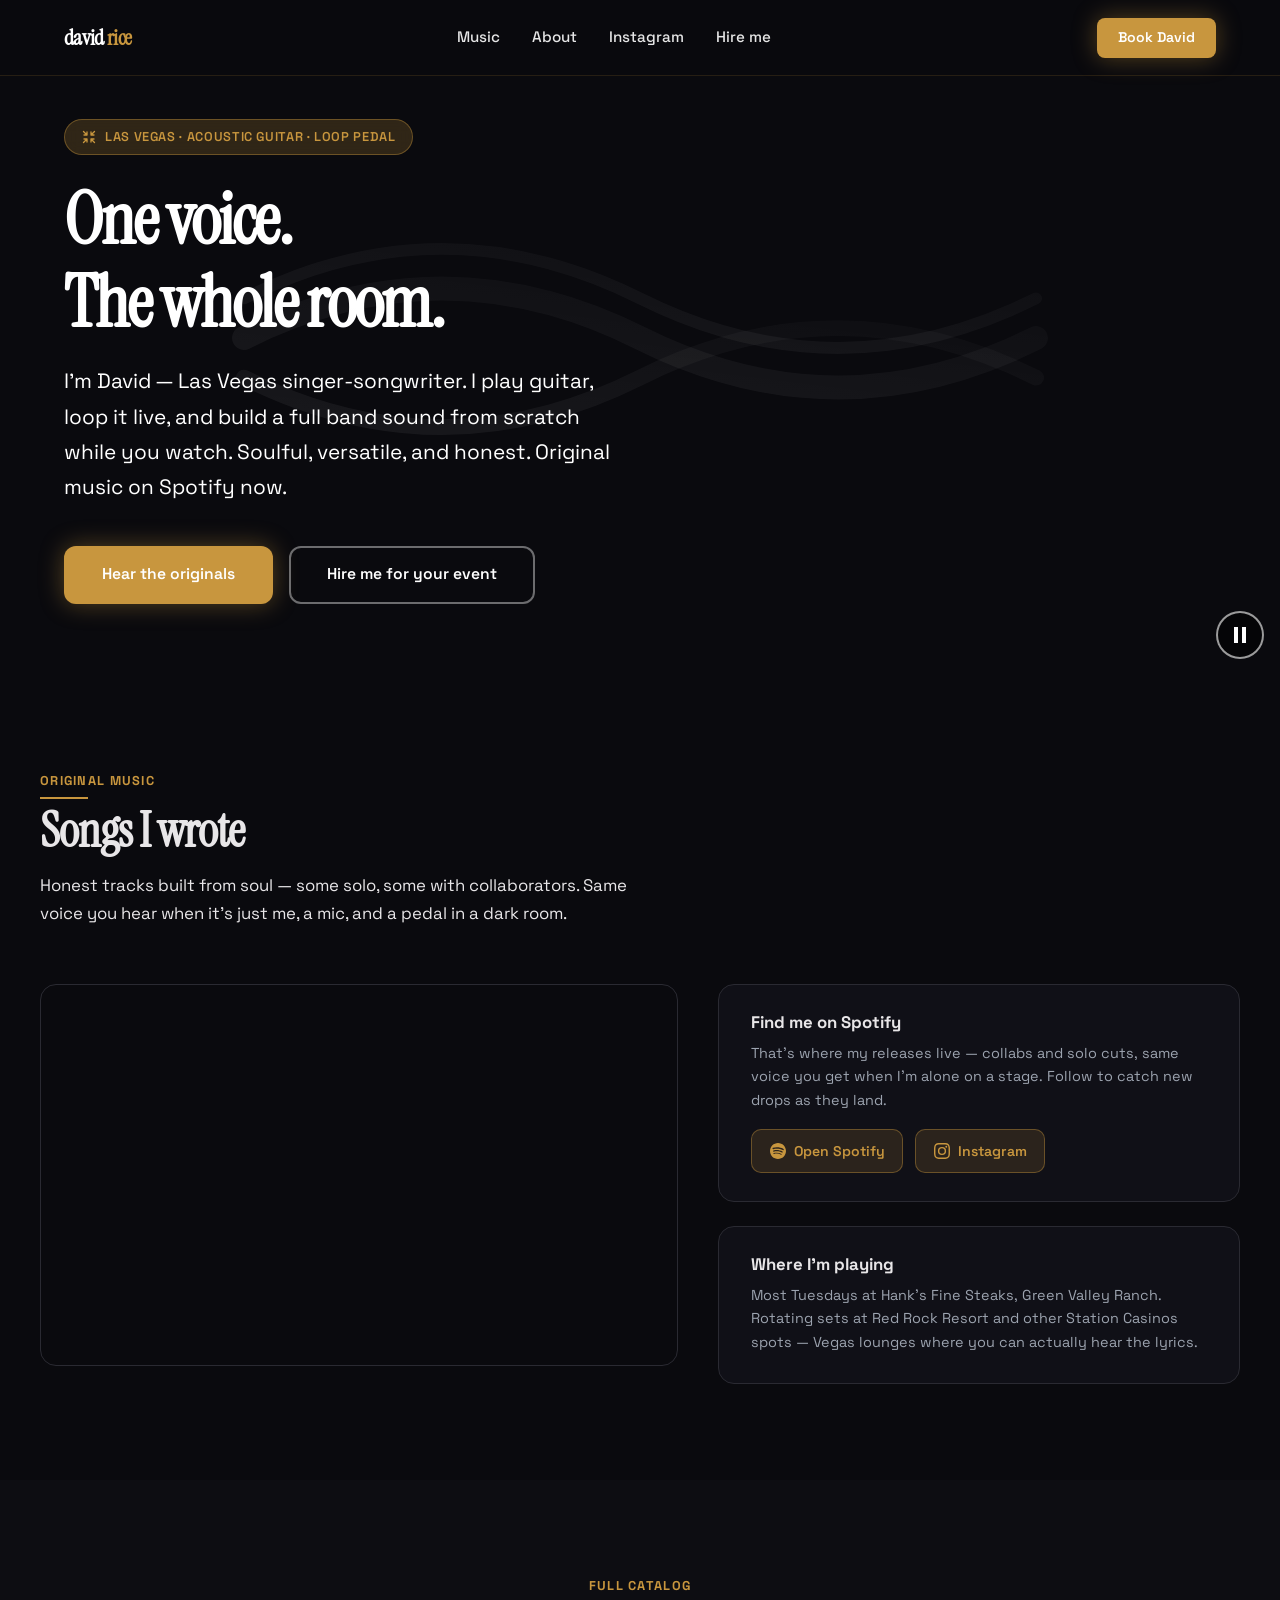
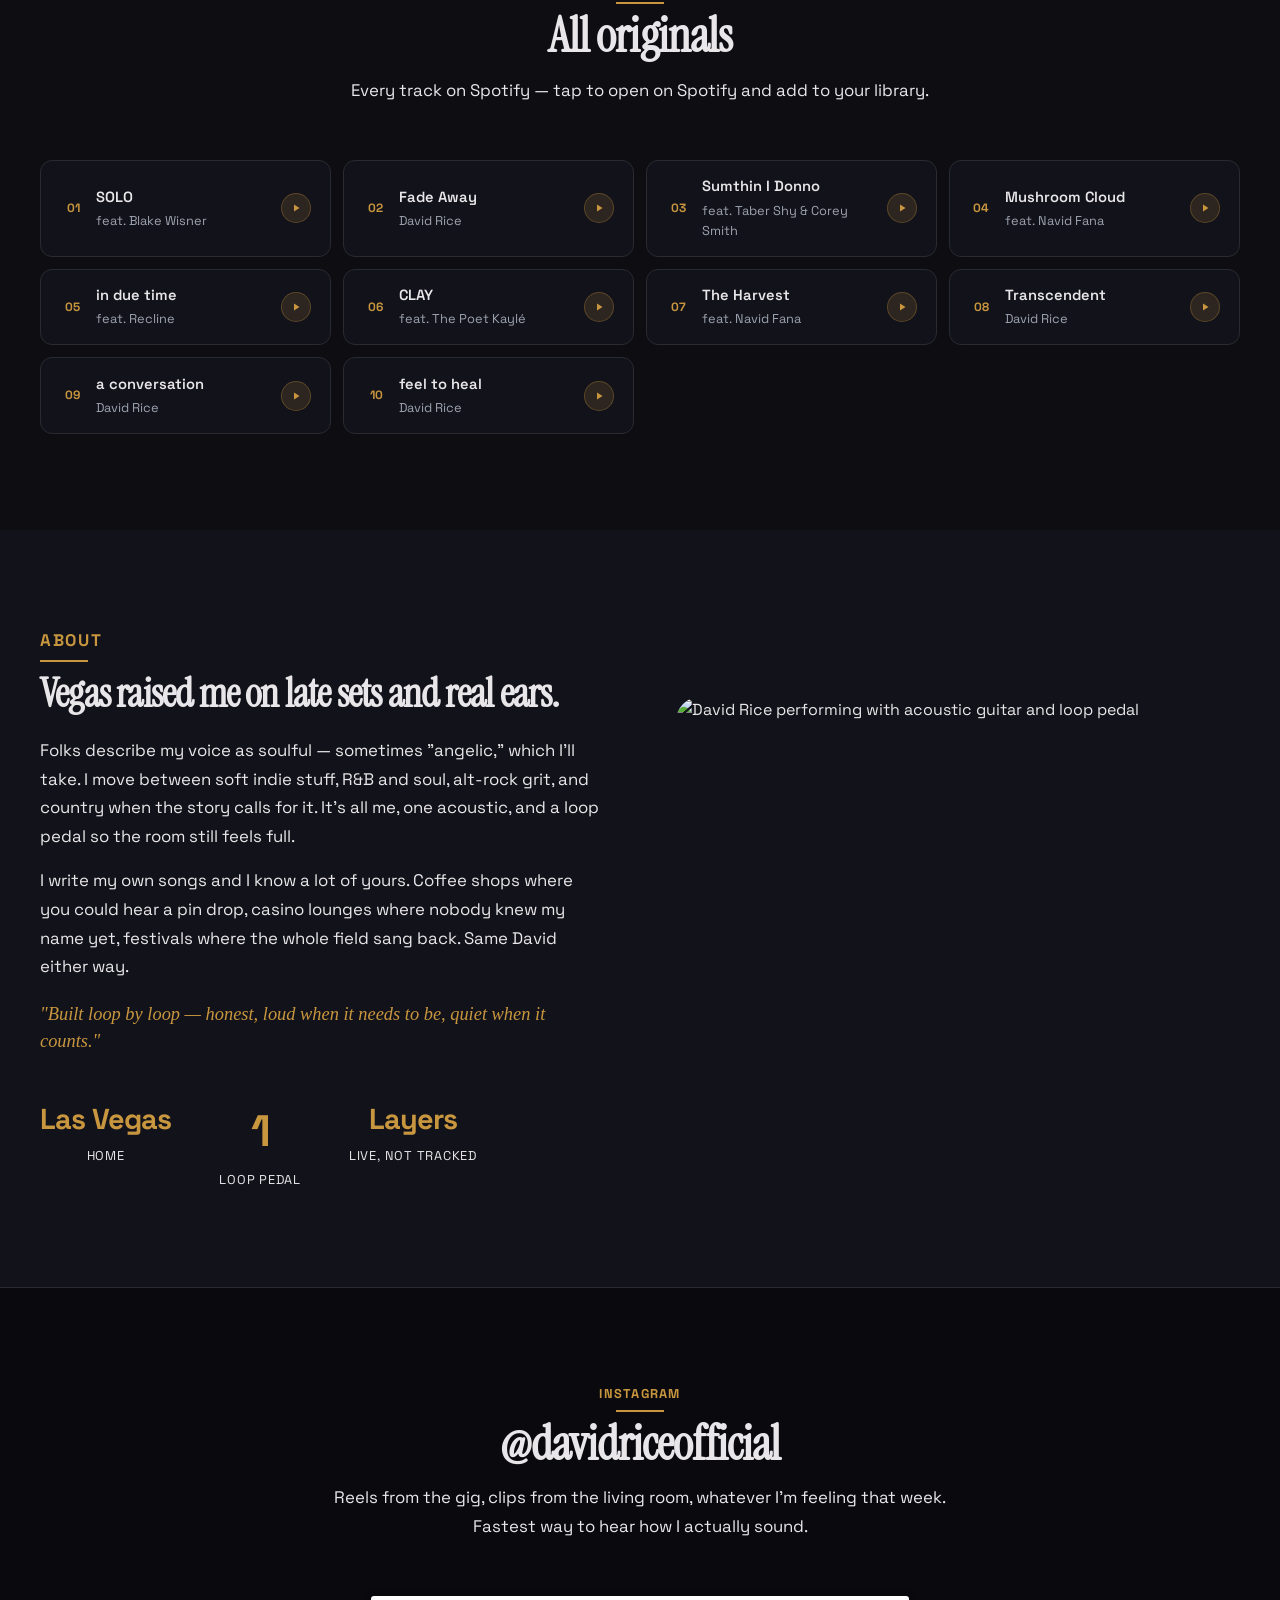
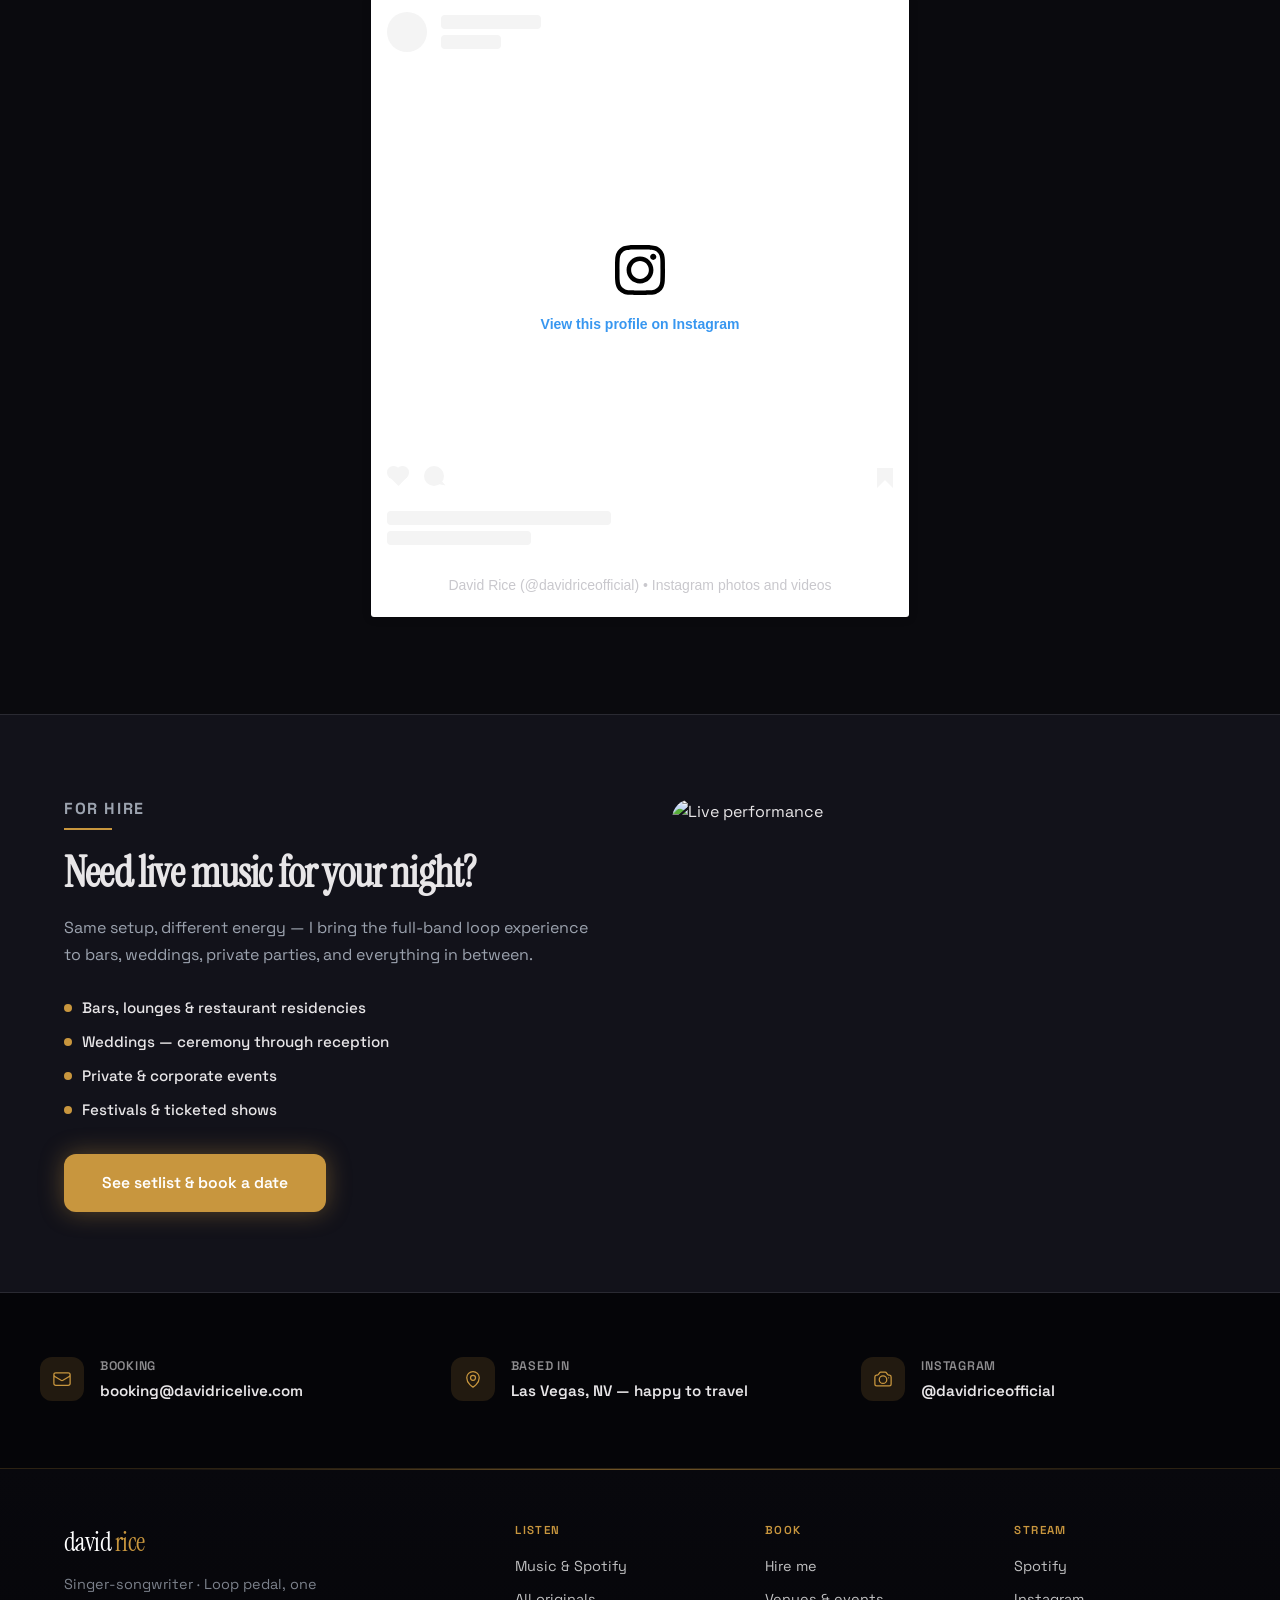
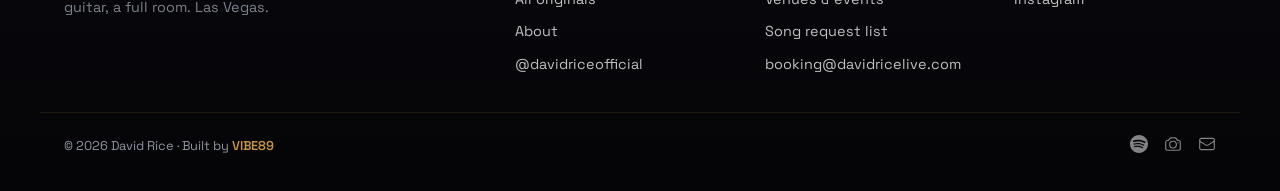
==== commit 62c009bc: "update 2 pages" ====
--- a/index.html
+++ b/index.html
@@ -4,8 +4,8 @@
   <meta charset="UTF-8">
   <meta name="viewport" content="width=device-width, initial-scale=1.0, viewport-fit=cover">
   <link rel="icon" type="image/png" href="favicon.png">
-  <title>David Rice — Singer/Songwriter | Las Vegas, NV</title>
-  <meta name="description" content="David Rice. Singer/songwriter in Las Vegas with a soulful voice and loop pedal bringing full-band sound. Weddings, bars, restaurants, private events, and festivals.">
+  <title>David Rice — Las Vegas singer-songwriter</title>
+  <meta name="description" content="David Rice is a Las Vegas singer-songwriter — soulful voice, acoustic guitar, and a loop pedal that fills the room. Original music on Spotify.">
   <link rel="preconnect" href="https://fonts.googleapis.com">
   <link rel="preconnect" href="https://fonts.gstatic.com" crossorigin>
   <link href="https://fonts.googleapis.com/css2?family=Space+Grotesk:wght@400;500;600;700&family=Instrument+Serif:ital@0;1&display=swap" rel="stylesheet">
@@ -64,29 +64,13 @@
     .davidrice .btn--outline:hover { background: rgba(255,255,255,0.08); }
 
     .davidrice .demo-hero__bg video {
-      position: absolute;
-      inset: 0;
-      width: 100%;
-      height: 100%;
-      object-fit: cover;
+      position: absolute; inset: 0;
+      width: 100%; height: 100%; object-fit: cover;
     }
     .davidrice .demo-hero__bg img { display: none; }
-    .davidrice .demo-hero.loaded .demo-hero__bg video {
-      animation: heroPulse 12s ease-in-out infinite;
-    }
-    @keyframes heroPulse {
-      0%, 100% { transform: scale(1); }
-      50% { transform: scale(1.05); }
-    }
+    .davidrice .demo-hero.loaded .demo-hero__bg video { animation: heroPulse 12s ease-in-out infinite; }
+    @keyframes heroPulse { 0%, 100% { transform: scale(1); } 50% { transform: scale(1.05); } }
     @media (prefers-reduced-motion: reduce) { .davidrice .demo-hero.loaded .demo-hero__bg video { animation: none; } }
-
-    .davidrice .service-card { background: #12121a; border-color: var(--border); }
-    .davidrice .service-card:hover {
-      box-shadow: 0 0 40px var(--accent-glow);
-      border-color: rgba(200, 150, 62, 0.3);
-    }
-    .davidrice .service-card__icon { background: var(--accent-dim); }
-    .davidrice .service-card__icon svg { color: var(--accent); }
 
     .davidrice .about-section { background: #12121a; }
     .davidrice .stat__num { color: var(--accent); }
@@ -98,259 +82,106 @@
     .davidrice .demo-cta {
       background: linear-gradient(135deg, #12121a 0%, #0a0a0e 100%);
       border: 1px solid rgba(200, 150, 62, 0.2);
+      position: relative; overflow: hidden;
+    }
+    .davidrice .demo-cta::before {
+      content: ''; position: absolute; inset: -50%;
+      background: radial-gradient(ellipse 40% 40% at 50% 50%, rgba(200, 150, 62, 0.15) 0%, transparent 60%);
+      pointer-events: none;
+    }
+    .davidrice .demo-cta .demo-cta__inner { position: relative; z-index: 1; }
+    .davidrice .demo-cta .btn { background: var(--accent); color: #fff; box-shadow: 0 0 24px var(--accent-glow); }
+
+    .davidrice .demo-footer {
+      background: linear-gradient(180deg, #08080d 0%, #050508 100%);
+      color: var(--text-muted);
+      border-top: 1px solid rgba(200, 150, 62, 0.2);
+      padding: 0;
       position: relative;
-      overflow: hidden;
-    }
-    .davidrice .demo-cta::before {
+    }
+    .davidrice .demo-footer::before {
       content: '';
       position: absolute;
-      inset: -50%;
-      background: radial-gradient(ellipse 40% 40% at 50% 50%, rgba(200, 150, 62, 0.15) 0%, transparent 60%);
+      top: 0;
+      left: 8%;
+      right: 8%;
+      height: 1px;
+      background: linear-gradient(90deg, transparent, rgba(200, 150, 62, 0.55), transparent);
       pointer-events: none;
     }
-    .davidrice .demo-cta .demo-cta__inner { position: relative; z-index: 1; }
-    .davidrice .demo-cta .btn {
-      background: var(--accent);
+    .davidrice .demo-footer__inner {
+      padding: 3.25rem 1.5rem 2.25rem;
+      align-items: start;
+    }
+    .davidrice .demo-footer__brand-link {
+      display: inline-block;
+      text-decoration: none;
+      color: inherit;
+      margin-bottom: 0.65rem;
+    }
+    .davidrice .demo-footer__brand {
+      font-family: 'Instrument Serif', Georgia, serif;
+      font-weight: 400;
+      font-size: 1.65rem;
+      letter-spacing: -0.02em;
       color: #fff;
-      box-shadow: 0 0 24px var(--accent-glow);
-    }
-
-    .davidrice .demo-footer { background: #050508; color: var(--text-muted); }
-
-    /* Music section — Spotify embed + Instagram */
-    .davidrice .music-showcase {
-      display: grid;
-      grid-template-columns: 1fr 1fr;
-      gap: 2rem;
-      align-items: start;
-    }
-    .davidrice .music-showcase__player {
-      border-radius: 16px;
-      overflow: hidden;
-      border: 1px solid var(--border);
-    }
-    .davidrice .music-showcase__player iframe {
-      display: block;
-      width: 100%;
-      border: none;
-    }
-    .davidrice .music-showcase__social {
-      display: flex;
-      flex-direction: column;
-      gap: 1.5rem;
-    }
-    .davidrice .music-showcase__social-card {
-      padding: 2rem;
-      border-radius: 16px;
-      border: 1px solid var(--border);
-      background: rgba(18, 18, 26, 0.6);
-    }
-    .davidrice .music-showcase__social-card h3 {
-      font-size: 1.1rem;
-      font-weight: 700;
-      margin-bottom: 0.75rem;
-    }
-    .davidrice .music-links {
-      display: flex;
-      gap: 0.75rem;
-      flex-wrap: wrap;
-    }
-    .davidrice .music-links a {
-      display: inline-flex;
-      align-items: center;
-      gap: 0.5rem;
-      padding: 0.65rem 1.2rem;
-      border-radius: 10px;
-      font-size: 0.9rem;
+      margin-bottom: 0;
+    }
+    .davidrice .demo-footer__brand span { color: var(--accent); }
+    .davidrice .demo-footer__brand-link:hover .demo-footer__brand { color: var(--accent); }
+    .davidrice .demo-footer__brand-link:hover .demo-footer__brand span { color: #fff; }
+    .davidrice .demo-footer__desc {
+      opacity: 0.78;
+      line-height: 1.55;
+      max-width: 280px;
+    }
+    .davidrice .demo-footer__col-title {
+      opacity: 1;
+      color: var(--accent);
+      font-size: 0.72rem;
       font-weight: 600;
-      background: var(--accent-dim);
-      border: 1px solid rgba(200, 150, 62, 0.4);
+      letter-spacing: 0.12em;
+      margin-bottom: 1rem;
+    }
+    .davidrice .demo-footer__links a {
+      opacity: 0.88;
+      color: rgba(255, 255, 255, 0.85);
+    }
+    .davidrice .demo-footer__links a:hover {
+      opacity: 1;
       color: var(--accent);
-      transition: background 0.3s, color 0.3s;
-    }
-    .davidrice .music-links a:hover {
-      background: var(--accent);
-      color: #fff;
-    }
-    @media (max-width: 768px) {
-      .davidrice .music-showcase { grid-template-columns: 1fr; }
-    }
-
-    /* Venue / Events grid */
-    .davidrice .venue-grid {
-      display: grid;
-      grid-template-columns: repeat(2, 1fr);
-      gap: 1.5rem;
-    }
-    .davidrice .venue-card {
-      padding: 2rem;
-      border-radius: 16px;
-      border: 1px solid var(--border);
-      background: #12121a;
-      transition: border-color 0.3s, box-shadow 0.3s;
-    }
-    .davidrice .venue-card:hover {
-      border-color: rgba(200, 150, 62, 0.3);
-      box-shadow: 0 0 30px rgba(200, 150, 62, 0.1);
-    }
-    .davidrice .venue-card__icon {
-      width: 48px;
-      height: 48px;
-      border-radius: 12px;
-      background: var(--accent-dim);
-      display: flex;
-      align-items: center;
-      justify-content: center;
-      margin-bottom: 1rem;
-    }
-    .davidrice .venue-card__icon svg { color: var(--accent); width: 24px; height: 24px; }
-    .davidrice .venue-card__title { font-size: 1.2rem; font-weight: 700; margin-bottom: 0.5rem; }
-    .davidrice .venue-card__desc { font-size: 0.95rem; color: var(--text-muted); line-height: 1.6; }
-    @media (max-width: 640px) { .davidrice .venue-grid { grid-template-columns: 1fr; } }
-
-    /* Request Songs */
-    .davidrice .songs-section { background: #0a0a0e; }
-    .davidrice .songs-tabs {
-      display: flex;
-      flex-wrap: wrap;
-      gap: 0.5rem;
-      margin-bottom: 2rem;
-      justify-content: center;
-    }
-    .davidrice .songs-tab {
-      padding: 0.6rem 1.2rem;
-      border-radius: 50px;
-      font-size: 0.9rem;
+    }
+    .davidrice .demo-footer__bottom {
+      border-top-color: rgba(200, 150, 62, 0.14);
+      margin-top: 0;
+      padding: 1.35rem 1.5rem 2rem;
+      opacity: 1;
+      color: rgba(156, 163, 175, 0.9);
+    }
+    .davidrice .demo-footer__legal {
+      margin: 0;
+      font-size: 0.8rem;
+    }
+    .davidrice .demo-footer__credit a {
+      color: var(--accent);
       font-weight: 600;
-      background: rgba(200, 150, 62, 0.1);
-      border: 1px solid rgba(200, 150, 62, 0.25);
-      color: var(--text);
-      cursor: pointer;
-      transition: background 0.3s, border-color 0.3s, box-shadow 0.3s;
-    }
-    .davidrice .songs-tab:hover {
-      background: rgba(200, 150, 62, 0.2);
-      border-color: rgba(200, 150, 62, 0.4);
-    }
-    .davidrice .songs-tab.active {
-      background: var(--accent);
-      border-color: var(--accent);
-      color: #fff;
-      box-shadow: 0 0 20px var(--accent-glow);
-    }
-    .davidrice .songs-list {
-      display: grid;
-      grid-template-columns: repeat(auto-fill, minmax(280px, 1fr));
-      gap: 0.75rem;
-      max-height: 60vh;
-      overflow-y: auto;
-    }
-    .davidrice .songs-list::-webkit-scrollbar { width: 8px; }
-    .davidrice .songs-list::-webkit-scrollbar-track { background: #12121a; border-radius: 4px; }
-    .davidrice .songs-list::-webkit-scrollbar-thumb { background: var(--accent); border-radius: 4px; }
-    .davidrice .song-item {
-      display: flex;
-      align-items: center;
-      justify-content: space-between;
-      padding: 0.85rem 1.2rem;
-      border-radius: 12px;
-      border: 1px solid var(--border);
-      background: #12121a;
-      transition: border-color 0.3s, transform 0.2s;
-    }
-    .davidrice .song-item:hover {
-      border-color: rgba(200, 150, 62, 0.4);
-      transform: translateX(4px);
-    }
-    .davidrice .song-item__info { flex: 1; min-width: 0; }
-    .davidrice .song-item__title { font-weight: 600; font-size: 0.95rem; display: block; }
-    .davidrice .song-item__artist { font-size: 0.85rem; color: var(--text-muted); margin-top: 0.15rem; }
-    .davidrice .song-item__request {
-      padding: 0.4rem 0.9rem;
-      border-radius: 8px;
-      font-size: 0.8rem;
-      font-weight: 600;
-      background: var(--accent-dim);
-      border: 1px solid rgba(200, 150, 62, 0.4);
+      text-decoration: none;
+    }
+    .davidrice .demo-footer__credit a:hover {
+      text-decoration: underline;
+      text-underline-offset: 3px;
+    }
+    .davidrice .demo-footer__socials a {
+      opacity: 0.55;
+      color: rgba(255, 255, 255, 0.92);
+    }
+    .davidrice .demo-footer__socials a:hover {
+      opacity: 1;
       color: var(--accent);
-      cursor: pointer;
-      transition: background 0.3s, transform 0.2s;
-    }
-    .davidrice .song-item__request:hover {
-      background: var(--accent);
-      color: #fff;
-      transform: scale(1.05);
-    }
-    .davidrice .song-item__request.requested {
-      background: rgba(34, 197, 94, 0.2);
-      border-color: rgba(34, 197, 94, 0.5);
-      color: #22c55e;
-    }
-    .davidrice .songs-panel { display: none; }
-    .davidrice .songs-panel.active { display: block; }
-    .davidrice .songs-footer {
-      display: flex;
-      flex-wrap: wrap;
-      align-items: center;
-      justify-content: center;
-      gap: 2rem;
-      margin-top: 2.5rem;
-      padding-top: 2rem;
-      border-top: 1px solid var(--border);
-    }
-    .davidrice .btn-tip {
-      padding: 0.6rem 1.4rem;
-      border-radius: 50px;
-      font-size: 0.9rem;
-      font-weight: 600;
-      background: var(--accent-dim);
-      border: 1px solid rgba(200, 150, 62, 0.4);
-      color: var(--accent);
-      cursor: pointer;
-      transition: background 0.3s, transform 0.2s;
-    }
-    .davidrice .btn-tip:hover {
-      background: var(--accent);
-      color: #fff;
-      transform: translateY(-2px);
-    }
-    .davidrice .original-music {
-      display: flex;
-      align-items: center;
-      gap: 1rem;
-    }
-    .davidrice .original-music__label {
-      font-size: 0.9rem;
-      font-weight: 600;
-      color: var(--text-muted);
-    }
-    .davidrice .original-music__links {
-      display: flex;
-      gap: 0.75rem;
-    }
-    .davidrice .original-music__links a {
-      display: inline-flex;
-      align-items: center;
-      gap: 0.4rem;
-      padding: 0.5rem 1rem;
-      border-radius: 8px;
-      font-size: 0.85rem;
-      font-weight: 600;
-      background: rgba(255,255,255,0.06);
-      border: 1px solid var(--border);
-      color: var(--text);
-      transition: border-color 0.3s, background 0.3s;
-    }
-    .davidrice .original-music__links a:hover {
-      border-color: rgba(200, 150, 62, 0.4);
-      background: rgba(200, 150, 62, 0.1);
     }
 
     /* Hero deco waves */
-    .davidrice .hero-deco__wave {
-      transform-origin: center;
-      animation: heroDecoWave 6s ease-in-out infinite;
-    }
+    .davidrice .hero-deco__wave { transform-origin: center; animation: heroDecoWave 6s ease-in-out infinite; }
     .davidrice .hero-deco__wave--2 { animation-delay: -2s; }
     .davidrice .hero-deco__wave--3 { animation-delay: -4s; }
     @keyframes heroDecoWave {
@@ -358,15 +189,106 @@
       50% { opacity: 1; transform: translateY(-8px) scale(1.06); }
     }
 
-    /* Instagram section */
-    .davidrice .instagram-section {
-      background: #0a0a0e;
+    /* ── Music section ── */
+    .davidrice .music-showcase {
+      display: grid;
+      grid-template-columns: 1.1fr 0.9fr;
+      gap: 2.5rem;
+      align-items: start;
+    }
+    .davidrice .music-showcase__player {
+      border-radius: 16px; overflow: hidden; border: 1px solid var(--border);
+    }
+    .davidrice .music-showcase__player iframe { display: block; width: 100%; border: none; }
+    .davidrice .music-showcase__side { display: flex; flex-direction: column; gap: 1.5rem; }
+    .davidrice .music-card {
+      padding: 1.75rem 2rem;
+      border-radius: 16px;
+      border: 1px solid var(--border);
+      background: rgba(18, 18, 26, 0.8);
+    }
+    .davidrice .music-card h3 { font-size: 1.05rem; font-weight: 700; margin-bottom: 0.6rem; }
+    .davidrice .music-card p { font-size: 0.9rem; color: var(--text-muted); line-height: 1.65; }
+    .davidrice .music-links {
+      display: flex; gap: 0.75rem; flex-wrap: wrap; margin-top: 1rem;
+    }
+    .davidrice .music-links a {
+      display: inline-flex; align-items: center; gap: 0.5rem;
+      padding: 0.6rem 1.1rem; border-radius: 10px; font-size: 0.88rem; font-weight: 600;
+      background: var(--accent-dim); border: 1px solid rgba(200, 150, 62, 0.4); color: var(--accent);
+      transition: background 0.25s, color 0.25s;
+    }
+    .davidrice .music-links a:hover { background: var(--accent); color: #fff; }
+
+    /* ── Tracks list ── */
+    .davidrice .tracks-section { background: #0d0d12; }
+    .davidrice .tracks-grid {
+      display: grid;
+      grid-template-columns: repeat(auto-fill, minmax(260px, 1fr));
+      gap: 0.75rem;
+    }
+    .davidrice .track-item {
+      display: flex; align-items: center; gap: 1rem;
+      padding: 0.9rem 1.2rem; border-radius: 12px;
+      border: 1px solid var(--border); background: #12121a;
+      transition: border-color 0.3s, transform 0.2s;
+      text-decoration: none; color: var(--text);
+    }
+    .davidrice .track-item:hover {
+      border-color: rgba(200, 150, 62, 0.45);
+      transform: translateX(4px);
+    }
+    .davidrice .track-num {
+      font-size: 0.75rem; font-weight: 700; color: var(--accent);
+      min-width: 20px; text-align: right;
+    }
+    .davidrice .track-info { flex: 1; min-width: 0; }
+    .davidrice .track-title {
+      font-weight: 600; font-size: 0.92rem;
+      white-space: nowrap; overflow: hidden; text-overflow: ellipsis;
+    }
+    .davidrice .track-feat { font-size: 0.8rem; color: var(--text-muted); margin-top: 0.1rem; }
+    .davidrice .track-play {
+      width: 30px; height: 30px; border-radius: 50%;
+      background: var(--accent-dim); border: 1px solid rgba(200,150,62,0.3);
+      display: flex; align-items: center; justify-content: center;
+      flex-shrink: 0; color: var(--accent); transition: background 0.25s;
+    }
+    .davidrice .track-item:hover .track-play { background: var(--accent); color: #fff; }
+
+    /* ── Hire teaser strip ── */
+    .davidrice .hire-teaser {
+      background: #12121a;
       border-top: 1px solid var(--border);
     }
-    .davidrice .instagram-embed-wrap {
-      max-width: 540px;
-      margin: 0 auto;
-    }
+    .davidrice .hire-teaser__inner {
+      max-width: 1200px; margin: 0 auto; padding: 5rem 1.5rem;
+      display: grid; grid-template-columns: 1fr 1fr; gap: 4rem; align-items: center;
+    }
+    .davidrice .hire-teaser__text h2 { font-size: clamp(1.8rem, 3.5vw, 2.6rem); margin-bottom: 1rem; letter-spacing: -.02em; }
+    .davidrice .hire-teaser__text p { font-size: 1rem; color: var(--text-muted); line-height: 1.7; margin-bottom: 1.75rem; }
+    .davidrice .hire-bullets { list-style: none; display: flex; flex-direction: column; gap: 0.6rem; margin-bottom: 2rem; }
+    .davidrice .hire-bullets li {
+      display: flex; align-items: center; gap: 0.65rem;
+      font-size: 0.95rem; font-weight: 500;
+    }
+    .davidrice .hire-bullets li::before {
+      content: ''; width: 8px; height: 8px; border-radius: 50%;
+      background: var(--accent); flex-shrink: 0;
+    }
+    .davidrice .hire-teaser__visual {
+      border-radius: 20px; overflow: hidden; aspect-ratio: 4/3;
+    }
+    .davidrice .hire-teaser__visual img { width: 100%; height: 100%; object-fit: cover; }
+    @media (max-width: 768px) {
+      .davidrice .music-showcase { grid-template-columns: 1fr; }
+      .davidrice .hire-teaser__inner { grid-template-columns: 1fr; gap: 2rem; }
+      .davidrice .hire-teaser__visual { display: none; }
+    }
+
+    /* ── Instagram section ── */
+    .davidrice .instagram-section { background: #0a0a0e; border-top: 1px solid var(--border); }
+    .davidrice .instagram-embed-wrap { max-width: 540px; margin: 0 auto; }
   </style>
 </head>
 <body class="davidrice">
@@ -374,20 +296,21 @@
 
   <nav class="demo-nav" aria-label="Main navigation">
     <div class="demo-nav__inner">
-      <div class="demo-nav__logo" aria-label="David Rice">david <span>rice</span></div>
+      <a href="index.html" class="demo-nav__logo" aria-label="David Rice">david <span>rice</span></a>
       <ul class="demo-nav__links" role="list">
         <li><a href="#music">Music</a></li>
-        <li><a href="#events">Events</a></li>
-        <li><a href="#songs">Setlist</a></li>
         <li><a href="#about">About</a></li>
-        <li><a href="#contact">Contact</a></li>
+        <li><a href="#instagram">Instagram</a></li>
+        <li><a href="book.html">Hire me</a></li>
       </ul>
-      <a href="mailto:booking@davidricelive.com" class="demo-nav__cta" role="button">Book Now</a>
+      <a href="book.html" class="demo-nav__cta" role="button">Book David</a>
       <button class="demo-nav__toggle" aria-label="Toggle menu" aria-expanded="false"><span></span><span></span><span></span></button>
     </div>
   </nav>
 
   <main id="main">
+
+    <!-- ── HERO ── -->
     <section class="demo-hero" aria-label="Hero">
       <div class="demo-hero__bg">
         <video autoplay muted loop playsinline poster="https://images.unsplash.com/photo-1511671782779-c97d3d27a1d4?w=1920&q=80">
@@ -398,132 +321,138 @@
       <div class="demo-hero__content">
         <div class="demo-hero__badge" data-reveal="up">
           <svg xmlns="http://www.w3.org/2000/svg" width="16" height="16" fill="none" viewBox="0 0 24 24" stroke="currentColor" stroke-width="2"><path stroke-linecap="round" stroke-linejoin="round" d="M9 9V4.5M9 9H4.5M9 9 3.75 3.75M9 15v4.5M9 15H4.5M9 15l-5.25 5.25M15 9h4.5M15 9V4.5M15 9l5.25-5.25M15 15h4.5M15 15v4.5m0-4.5 5.25 5.25"/></svg>
-          SINGER/SONGWRITER · LOOP PEDAL · FULL-BAND SOUND
-        </div>
-        <h1 class="demo-hero__title" data-reveal="up" data-reveal-delay="1">One Voice.<br>Full Sound. Live.</h1>
-        <p class="demo-hero__sub" data-reveal="up" data-reveal-delay="2">Singer/songwriter in Las Vegas with a soulful voice and a loop pedal that brings a full-band experience. From soothing indie acoustic to upbeat R&B/soul, alternative rock, and country.</p>
+          LAS VEGAS · ACOUSTIC GUITAR · LOOP PEDAL
+        </div>
+        <h1 class="demo-hero__title" data-reveal="up" data-reveal-delay="1">One voice.<br>The whole room.</h1>
+        <p class="demo-hero__sub" data-reveal="up" data-reveal-delay="2">I'm David — Las Vegas singer-songwriter. I play guitar, loop it live, and build a full band sound from scratch while you watch. Soulful, versatile, and honest. Original music on Spotify now.</p>
         <div class="demo-hero__actions" data-reveal="up" data-reveal-delay="3">
-          <a href="#music" class="btn btn--primary" role="button">Listen Now</a>
-          <a href="#contact" class="btn btn--outline" role="button">Book for Your Event</a>
-        </div>
-      </div>
-    </section>
-
+          <a href="#music" class="btn btn--primary" role="button">Hear the originals</a>
+          <a href="book.html" class="btn btn--outline" role="button">Hire me for your event</a>
+        </div>
+      </div>
+    </section>
+
+    <!-- ── MUSIC ── -->
     <section id="music" class="demo-section" aria-labelledby="music-title">
       <div class="demo-section__inner">
         <div class="demo-section__header" data-reveal="up">
-          <p class="demo-section__eyebrow">Original Music</p>
-          <h2 class="demo-section__title" id="music-title">Listen to David Rice</h2>
-          <p class="demo-section__desc">Original songs built from soul, layered live. Stream on Spotify or catch a set in person.</p>
+          <p class="demo-section__eyebrow">Original music</p>
+          <h2 class="demo-section__title" id="music-title">Songs I wrote</h2>
+          <p class="demo-section__desc">Honest tracks built from soul — some solo, some with collaborators. Same voice you hear when it's just me, a mic, and a pedal in a dark room.</p>
         </div>
         <div class="music-showcase">
           <div class="music-showcase__player" data-reveal="up" data-reveal-delay="1">
-            <iframe style="border-radius:12px" src="https://open.spotify.com/embed/artist/2GixEWDWntHiYW2dzmlQTt?utm_source=generator&theme=0" width="100%" height="352" frameBorder="0" allowfullscreen="" allow="autoplay; clipboard-write; encrypted-media; fullscreen; picture-in-picture" loading="lazy"></iframe>
+            <iframe style="border-radius:12px" src="https://open.spotify.com/embed/artist/2GixEWDWntHiYW2dzmlQTt?utm_source=generator&theme=0" width="100%" height="380" frameBorder="0" allowfullscreen="" allow="autoplay; clipboard-write; encrypted-media; fullscreen; picture-in-picture" loading="lazy"></iframe>
           </div>
-          <div class="music-showcase__social" data-reveal="up" data-reveal-delay="2">
-            <div class="music-showcase__social-card">
-              <h3>Stream Everywhere</h3>
-              <p style="color:var(--text-muted); font-size:0.95rem; line-height:1.6; margin-bottom:1.25rem;">Originals like <em>Fade Away</em>, <em>Transcendent</em>, and <em>feel to heal</em> — layers of soul built from scratch.</p>
+          <div class="music-showcase__side" data-reveal="up" data-reveal-delay="2">
+            <div class="music-card">
+              <h3>Find me on Spotify</h3>
+              <p>That's where my releases live — collabs and solo cuts, same voice you get when I'm alone on a stage. Follow to catch new drops as they land.</p>
               <div class="music-links">
                 <a href="https://open.spotify.com/artist/2GixEWDWntHiYW2dzmlQTt" target="_blank" rel="noopener noreferrer">
-                  <svg width="18" height="18" viewBox="0 0 24 24" fill="currentColor"><path d="M12 0C5.4 0 0 5.4 0 12s5.4 12 12 12 12-5.4 12-12S18.66 0 12 0zm5.521 17.34c-.24.359-.66.48-1.021.24-2.82-1.74-6.36-2.101-10.561-1.141-.418.122-.779-.179-.899-.539-.12-.421.18-.78.54-.9 4.56-1.021 8.52-.6 11.64 1.32.42.18.479.659.301 1.02zm1.44-3.3c-.301.42-.841.6-1.262.3-3.239-1.98-8.159-2.58-11.939-1.38-.479.12-1.02-.12-1.14-.6-.12-.48.12-1.021.6-1.141C9.6 9.9 15 10.561 18.72 12.84c.361.181.54.78.241 1.2zm.12-3.36C15.24 8.4 8.82 8.16 5.16 9.301c-.6.179-1.2-.181-1.38-.721-.18-.601.18-1.2.72-1.381 4.26-1.26 11.28-1.02 15.721 1.621.539.3.719 1.02.419 1.56-.299.421-1.02.599-1.559.3z"/></svg>
-                  Spotify
+                  <svg width="16" height="16" viewBox="0 0 24 24" fill="currentColor"><path d="M12 0C5.4 0 0 5.4 0 12s5.4 12 12 12 12-5.4 12-12S18.66 0 12 0zm5.521 17.34c-.24.359-.66.48-1.021.24-2.82-1.74-6.36-2.101-10.561-1.141-.418.122-.779-.179-.899-.539-.12-.421.18-.78.54-.9 4.56-1.021 8.52-.6 11.64 1.32.42.18.479.659.301 1.02zm1.44-3.3c-.301.42-.841.6-1.262.3-3.239-1.98-8.159-2.58-11.939-1.38-.479.12-1.02-.12-1.14-.6-.12-.48.12-1.021.6-1.141C9.6 9.9 15 10.561 18.72 12.84c.361.181.54.78.241 1.2zm.12-3.36C15.24 8.4 8.82 8.16 5.16 9.301c-.6.179-1.2-.181-1.38-.721-.18-.601.18-1.2.72-1.381 4.26-1.26 11.28-1.02 15.721 1.621.539.3.719 1.02.419 1.56-.299.421-1.02.599-1.559.3z"/></svg>
+                  Open Spotify
                 </a>
                 <a href="https://www.instagram.com/davidriceofficial/" target="_blank" rel="noopener noreferrer">
-                  <svg width="18" height="18" viewBox="0 0 24 24" fill="currentColor"><path d="M12 2.163c3.204 0 3.584.012 4.85.07 3.252.148 4.771 1.691 4.919 4.919.058 1.265.069 1.645.069 4.849 0 3.205-.012 3.584-.069 4.849-.149 3.225-1.664 4.771-4.919 4.919-1.266.058-1.644.07-4.85.07-3.204 0-3.584-.012-4.849-.07-3.26-.149-4.771-1.699-4.919-4.92-.058-1.265-.07-1.644-.07-4.849 0-3.204.013-3.583.07-4.849.149-3.227 1.664-4.771 4.919-4.919 1.266-.057 1.645-.069 4.849-.069zM12 0C8.741 0 8.333.014 7.053.072 2.695.272.273 2.69.073 7.052.014 8.333 0 8.741 0 12c0 3.259.014 3.668.072 4.948.2 4.358 2.618 6.78 6.98 6.98C8.333 23.986 8.741 24 12 24c3.259 0 3.668-.014 4.948-.072 4.354-.2 6.782-2.618 6.979-6.98.059-1.28.073-1.689.073-4.948 0-3.259-.014-3.667-.072-4.947-.196-4.354-2.617-6.78-6.979-6.98C15.668.014 15.259 0 12 0zm0 5.838a6.162 6.162 0 100 12.324 6.162 6.162 0 000-12.324zM12 16a4 4 0 110-8 4 4 0 010 8zm6.406-11.845a1.44 1.44 0 100 2.881 1.44 1.44 0 000-2.881z"/></svg>
+                  <svg width="16" height="16" viewBox="0 0 24 24" fill="currentColor"><path d="M12 2.163c3.204 0 3.584.012 4.85.07 3.252.148 4.771 1.691 4.919 4.919.058 1.265.069 1.645.069 4.849 0 3.205-.012 3.584-.069 4.849-.149 3.225-1.664 4.771-4.919 4.919-1.266.058-1.644.07-4.85.07-3.204 0-3.584-.012-4.849-.07-3.26-.149-4.771-1.699-4.919-4.92-.058-1.265-.07-1.644-.07-4.849 0-3.204.013-3.583.07-4.849.149-3.227 1.664-4.771 4.919-4.919 1.266-.057 1.645-.069 4.849-.069zM12 0C8.741 0 8.333.014 7.053.072 2.695.272.273 2.69.073 7.052.014 8.333 0 8.741 0 12c0 3.259.014 3.668.072 4.948.2 4.358 2.618 6.78 6.98 6.98C8.333 23.986 8.741 24 12 24c3.259 0 3.668-.014 4.948-.072 4.354-.2 6.782-2.618 6.979-6.98.059-1.28.073-1.689.073-4.948 0-3.259-.014-3.667-.072-4.947-.196-4.354-2.617-6.78-6.979-6.98C15.668.014 15.259 0 12 0zm0 5.838a6.162 6.162 0 100 12.324 6.162 6.162 0 000-12.324zM12 16a4 4 0 110-8 4 4 0 010 8zm6.406-11.845a1.44 1.44 0 100 2.881 1.44 1.44 0 000-2.881z"/></svg>
                   Instagram
                 </a>
               </div>
             </div>
-            <div class="music-showcase__social-card">
-              <h3>Now Playing in Vegas</h3>
-              <p style="color:var(--text-muted); font-size:0.95rem; line-height:1.6;">Catch David live every Tuesday at Hank's Fine Steaks, Green Valley Ranch Resort. Rotating sets at Red Rock Resort and other Station Casinos venues.</p>
+            <div class="music-card">
+              <h3>Where I'm playing</h3>
+              <p>Most Tuesdays at Hank's Fine Steaks, Green Valley Ranch. Rotating sets at Red Rock Resort and other Station Casinos spots — Vegas lounges where you can actually hear the lyrics.</p>
             </div>
           </div>
         </div>
       </div>
     </section>
 
-    <section id="events" class="demo-section" style="background:#0a0a0e;">
+    <!-- ── TRACKS ── -->
+    <section id="tracks" class="demo-section tracks-section" aria-labelledby="tracks-title">
       <div class="demo-section__inner">
         <div class="demo-section__header demo-section__header--center" data-reveal="up">
-          <p class="demo-section__eyebrow">Live Entertainment</p>
-          <h2 class="demo-section__title">Book David Rice</h2>
-          <p class="demo-section__desc">One musician, full-band sound. Acoustic guitar and loop pedal tailored to any venue, any vibe, any occasion.</p>
-        </div>
-        <div class="venue-grid">
-          <article class="venue-card" data-reveal="up" data-reveal-delay="1">
-            <div class="venue-card__icon"><svg xmlns="http://www.w3.org/2000/svg" fill="none" viewBox="0 0 24 24" stroke="currentColor" stroke-width="2"><path stroke-linecap="round" stroke-linejoin="round" d="M21 15.546c-.523 0-1.046.151-1.5.454a2.704 2.704 0 0 1-3 0 2.704 2.704 0 0 0-3 0 2.704 2.704 0 0 1-3 0 2.704 2.704 0 0 0-3 0 2.704 2.704 0 0 1-3 0 2.701 2.701 0 0 0-1.5-.454M9 6v2m3-2v2m3-2v2M9 3h.01M12 3h.01M15 3h.01M21 21v-7a2 2 0 0 0-2-2H5a2 2 0 0 0-2 2v7h18zm-3-9v-2a2 2 0 0 0-2-2H8a2 2 0 0 0-2 2v2h12z"/></svg></div>
-            <h3 class="venue-card__title">Bars & Lounges</h3>
-            <p class="venue-card__desc">From happy hour to last call. Acoustic guitar, loop pedal, and a voice that fills the room. Currently performing at Hank's Fine Steaks at Green Valley Ranch and Red Rock Resort.</p>
-          </article>
-          <article class="venue-card" data-reveal="up" data-reveal-delay="2">
-            <div class="venue-card__icon"><svg xmlns="http://www.w3.org/2000/svg" fill="none" viewBox="0 0 24 24" stroke="currentColor" stroke-width="2"><path stroke-linecap="round" stroke-linejoin="round" d="M4.318 6.318a4.5 4.5 0 0 0 0 6.364L12 20.364l7.682-7.682a4.5 4.5 0 0 0-6.364-6.364L12 7.636l-1.318-1.318a4.5 4.5 0 0 0-6.364 0z"/></svg></div>
-            <h3 class="venue-card__title">Weddings</h3>
-            <p class="venue-card__desc">Ceremony, cocktail hour, reception. Custom song arrangements, first dances, and the full-band loop pedal experience for your special day.</p>
-          </article>
-          <article class="venue-card" data-reveal="up" data-reveal-delay="3">
-            <div class="venue-card__icon"><svg xmlns="http://www.w3.org/2000/svg" fill="none" viewBox="0 0 24 24" stroke="currentColor" stroke-width="2"><path stroke-linecap="round" stroke-linejoin="round" d="M18 18.72a9.094 9.094 0 0 0 3.741-.479 3 3 0 0 0-4.682-2.72m.94 3.198.001.031c0 .225-.012.447-.037.666A11.944 11.944 0 0 1 12 21c-2.17 0-4.207-.576-5.963-1.584A6.062 6.062 0 0 1 6 18.719m12 0a5.971 5.971 0 0 0-.941-3.197m0 0A5.995 5.995 0 0 0 12 12.75a5.995 5.995 0 0 0-5.058 2.772m0 0a3 3 0 0 0-4.681 2.72 8.986 8.986 0 0 0 3.74.477m.94-3.197a5.971 5.971 0 0 0-.94 3.197M15 6.75a3 3 0 1 1-6 0 3 3 0 0 1 6 0Zm6 3a2.25 2.25 0 1 1-4.5 0 2.25 2.25 0 0 1 4.5 0Zm-13.5 0a2.25 2.25 0 1 1-4.5 0 2.25 2.25 0 0 1 4.5 0Z"/></svg></div>
-            <h3 class="venue-card__title">Private Events</h3>
-            <p class="venue-card__desc">Birthday parties, corporate events, holiday gatherings. Tailored setlists for any occasion and any size venue.</p>
-          </article>
-          <article class="venue-card" data-reveal="up" data-reveal-delay="4">
-            <div class="venue-card__icon"><svg xmlns="http://www.w3.org/2000/svg" fill="none" viewBox="0 0 24 24" stroke="currentColor" stroke-width="2"><path stroke-linecap="round" stroke-linejoin="round" d="M12 8v4l3 3m6-3a9 9 0 1 1-18 0 9 9 0 0 1 18 0z"/></svg></div>
-            <h3 class="venue-card__title">Restaurants & Festivals</h3>
-            <p class="venue-card__desc">Ambient dinner sets or featured performances. From intimate restaurants to music festival main stages across Las Vegas and beyond.</p>
-          </article>
-        </div>
-      </div>
-    </section>
-
-    <section id="songs" class="demo-section songs-section" aria-labelledby="songs-title">
-      <div class="demo-section__inner">
-        <div class="demo-section__header demo-section__header--center" data-reveal="up">
-          <p class="demo-section__eyebrow">The Setlist</p>
-          <h2 class="demo-section__title" id="songs-title">Request Songs</h2>
-          <p class="demo-section__desc">Browse by genre — originals and covers. Tap to add requests for your event or tonight's set.</p>
-        </div>
-        <div class="songs-tabs" role="tablist" aria-label="Song genres" data-reveal="up" data-reveal-delay="1"></div>
-        <div class="songs-panels" data-reveal="up" data-reveal-delay="2">
-          <div class="songs-panel active" role="tabpanel">
-            <div class="songs-list"></div>
-          </div>
-        </div>
-        <div class="songs-footer" data-reveal="up" data-reveal-delay="3">
-          <button type="button" class="btn-tip" aria-label="Send a tip">Send a Tip</button>
-          <div class="original-music">
-            <span class="original-music__label">Stream originals:</span>
-            <div class="original-music__links">
-              <a href="https://open.spotify.com/artist/2GixEWDWntHiYW2dzmlQTt" target="_blank" rel="noopener noreferrer">
-                <svg width="16" height="16" viewBox="0 0 24 24" fill="currentColor"><path d="M12 0C5.4 0 0 5.4 0 12s5.4 12 12 12 12-5.4 12-12S18.66 0 12 0zm5.521 17.34c-.24.359-.66.48-1.021.24-2.82-1.74-6.36-2.101-10.561-1.141-.418.122-.779-.179-.899-.539-.12-.421.18-.78.54-.9 4.56-1.021 8.52-.6 11.64 1.32.42.18.479.659.301 1.02zm1.44-3.3c-.301.42-.841.6-1.262.3-3.239-1.98-8.159-2.58-11.939-1.38-.479.12-1.02-.12-1.14-.6-.12-.48.12-1.021.6-1.141C9.6 9.9 15 10.561 18.72 12.84c.361.181.54.78.241 1.2zm.12-3.36C15.24 8.4 8.82 8.16 5.16 9.301c-.6.179-1.2-.181-1.38-.721-.18-.601.18-1.2.72-1.381 4.26-1.26 11.28-1.02 15.721 1.621.539.3.719 1.02.419 1.56-.299.421-1.02.599-1.559.3z"/></svg>
-                Spotify
-              </a>
-            </div>
-          </div>
-        </div>
-      </div>
-    </section>
-
+          <p class="demo-section__eyebrow">Full catalog</p>
+          <h2 class="demo-section__title" id="tracks-title">All originals</h2>
+          <p class="demo-section__desc">Every track on Spotify — tap to open on Spotify and add to your library.</p>
+        </div>
+        <div class="tracks-grid" data-reveal="up" data-reveal-delay="1">
+          <a class="track-item" href="https://open.spotify.com/artist/2GixEWDWntHiYW2dzmlQTt" target="_blank" rel="noopener noreferrer">
+            <span class="track-num">01</span>
+            <div class="track-info"><div class="track-title">SOLO</div><div class="track-feat">feat. Blake Wisner</div></div>
+            <span class="track-play"><svg width="12" height="12" viewBox="0 0 24 24" fill="currentColor"><path d="M8 5v14l11-7z"/></svg></span>
+          </a>
+          <a class="track-item" href="https://open.spotify.com/artist/2GixEWDWntHiYW2dzmlQTt" target="_blank" rel="noopener noreferrer">
+            <span class="track-num">02</span>
+            <div class="track-info"><div class="track-title">Fade Away</div><div class="track-feat">David Rice</div></div>
+            <span class="track-play"><svg width="12" height="12" viewBox="0 0 24 24" fill="currentColor"><path d="M8 5v14l11-7z"/></svg></span>
+          </a>
+          <a class="track-item" href="https://open.spotify.com/artist/2GixEWDWntHiYW2dzmlQTt" target="_blank" rel="noopener noreferrer">
+            <span class="track-num">03</span>
+            <div class="track-info"><div class="track-title">Sumthin I Donno</div><div class="track-feat">feat. Taber Shy &amp; Corey Smith</div></div>
+            <span class="track-play"><svg width="12" height="12" viewBox="0 0 24 24" fill="currentColor"><path d="M8 5v14l11-7z"/></svg></span>
+          </a>
+          <a class="track-item" href="https://open.spotify.com/artist/2GixEWDWntHiYW2dzmlQTt" target="_blank" rel="noopener noreferrer">
+            <span class="track-num">04</span>
+            <div class="track-info"><div class="track-title">Mushroom Cloud</div><div class="track-feat">feat. Navid Fana</div></div>
+            <span class="track-play"><svg width="12" height="12" viewBox="0 0 24 24" fill="currentColor"><path d="M8 5v14l11-7z"/></svg></span>
+          </a>
+          <a class="track-item" href="https://open.spotify.com/artist/2GixEWDWntHiYW2dzmlQTt" target="_blank" rel="noopener noreferrer">
+            <span class="track-num">05</span>
+            <div class="track-info"><div class="track-title">in due time</div><div class="track-feat">feat. Recline</div></div>
+            <span class="track-play"><svg width="12" height="12" viewBox="0 0 24 24" fill="currentColor"><path d="M8 5v14l11-7z"/></svg></span>
+          </a>
+          <a class="track-item" href="https://open.spotify.com/artist/2GixEWDWntHiYW2dzmlQTt" target="_blank" rel="noopener noreferrer">
+            <span class="track-num">06</span>
+            <div class="track-info"><div class="track-title">CLAY</div><div class="track-feat">feat. The Poet Kaylé</div></div>
+            <span class="track-play"><svg width="12" height="12" viewBox="0 0 24 24" fill="currentColor"><path d="M8 5v14l11-7z"/></svg></span>
+          </a>
+          <a class="track-item" href="https://open.spotify.com/artist/2GixEWDWntHiYW2dzmlQTt" target="_blank" rel="noopener noreferrer">
+            <span class="track-num">07</span>
+            <div class="track-info"><div class="track-title">The Harvest</div><div class="track-feat">feat. Navid Fana</div></div>
+            <span class="track-play"><svg width="12" height="12" viewBox="0 0 24 24" fill="currentColor"><path d="M8 5v14l11-7z"/></svg></span>
+          </a>
+          <a class="track-item" href="https://open.spotify.com/artist/2GixEWDWntHiYW2dzmlQTt" target="_blank" rel="noopener noreferrer">
+            <span class="track-num">08</span>
+            <div class="track-info"><div class="track-title">Transcendent</div><div class="track-feat">David Rice</div></div>
+            <span class="track-play"><svg width="12" height="12" viewBox="0 0 24 24" fill="currentColor"><path d="M8 5v14l11-7z"/></svg></span>
+          </a>
+          <a class="track-item" href="https://open.spotify.com/artist/2GixEWDWntHiYW2dzmlQTt" target="_blank" rel="noopener noreferrer">
+            <span class="track-num">09</span>
+            <div class="track-info"><div class="track-title">a conversation</div><div class="track-feat">David Rice</div></div>
+            <span class="track-play"><svg width="12" height="12" viewBox="0 0 24 24" fill="currentColor"><path d="M8 5v14l11-7z"/></svg></span>
+          </a>
+          <a class="track-item" href="https://open.spotify.com/artist/2GixEWDWntHiYW2dzmlQTt" target="_blank" rel="noopener noreferrer">
+            <span class="track-num">10</span>
+            <div class="track-info"><div class="track-title">feel to heal</div><div class="track-feat">David Rice</div></div>
+            <span class="track-play"><svg width="12" height="12" viewBox="0 0 24 24" fill="currentColor"><path d="M8 5v14l11-7z"/></svg></span>
+          </a>
+        </div>
+      </div>
+    </section>
+
+    <!-- ── ABOUT ── -->
     <section id="about" class="demo-section about-section" aria-labelledby="about-title">
       <div class="demo-section__inner">
         <div class="about-split">
           <div class="about-split__text" data-reveal="left">
-            <p class="demo-section__eyebrow">The Artist</p>
-            <h2 id="about-title">Soulful. Versatile. Live.</h2>
-            <p>David Rice is a singer/songwriter in Las Vegas, NV — best known for his angelic soulful voice and his versatility in style, ranging everywhere from soothing indie acoustic sounds to upbeat R&B/soul, alternative rock, and country.</p>
-            <p>He specializes in acoustic guitar paired with his loop pedal, bringing a full-band experience to every stage. Well-versed with a deep catalog of covers and original music, David has graced stages of every size — from coffee shops and intimate lounges to restaurants, casinos, and music festivals.</p>
+            <p class="demo-section__eyebrow">About</p>
+            <h2 id="about-title">Vegas raised me on late sets and real ears.</h2>
+            <p>Folks describe my voice as soulful — sometimes "angelic," which I'll take. I move between soft indie stuff, R&amp;B and soul, alt-rock grit, and country when the story calls for it. It's all me, one acoustic, and a loop pedal so the room still feels full.</p>
+            <p>I write my own songs and I know a lot of yours. Coffee shops where you could hear a pin drop, casino lounges where nobody knew my name yet, festivals where the whole field sang back. Same David either way.</p>
+            <p style="font-family:'Instrument Serif',Georgia,serif;font-size:1.15rem;font-style:italic;color:var(--accent);line-height:1.5;margin-top:1.25rem;">"Built loop by loop — honest, loud when it needs to be, quiet when it counts."</p>
             <div class="stat-row">
               <div class="stat">
                 <div class="stat__num" style="font-size:1.8rem;">Las Vegas</div>
-                <div class="stat__label">Home Base</div>
+                <div class="stat__label">Home</div>
               </div>
               <div class="stat">
                 <div class="stat__num" data-count="1" data-count-suffix="">0</div>
-                <div class="stat__label">Loop Pedal</div>
+                <div class="stat__label">Loop pedal</div>
               </div>
               <div class="stat">
-                <div class="stat__num" style="font-size:1.8rem;">Full Band</div>
-                <div class="stat__label">Sound</div>
+                <div class="stat__num" style="font-size:1.8rem;">Layers</div>
+                <div class="stat__label">Live, not tracked</div>
               </div>
             </div>
           </div>
@@ -534,12 +463,13 @@
       </div>
     </section>
 
+    <!-- ── INSTAGRAM ── -->
     <section id="instagram" class="demo-section instagram-section" aria-labelledby="ig-title">
       <div class="demo-section__inner">
         <div class="demo-section__header demo-section__header--center" data-reveal="up">
-          <p class="demo-section__eyebrow">Follow Along</p>
+          <p class="demo-section__eyebrow">Instagram</p>
           <h2 class="demo-section__title" id="ig-title">@davidriceofficial</h2>
-          <p class="demo-section__desc">Live clips, behind-the-scenes, and upcoming shows. Follow David on Instagram.</p>
+          <p class="demo-section__desc">Reels from the gig, clips from the living room, whatever I'm feeling that week. Fastest way to hear how I actually sound.</p>
         </div>
         <div class="instagram-embed-wrap" data-reveal="up" data-reveal-delay="1">
           <blockquote class="instagram-media" data-instgrm-permalink="https://www.instagram.com/davidriceofficial/?utm_source=ig_embed&amp;utm_campaign=loading" data-instgrm-version="14" style="background:#FFF; border:0; border-radius:3px; box-shadow:0 0 1px 0 rgba(0,0,0,0.5),0 1px 10px 0 rgba(0,0,0,0.15); margin: 1px; max-width:540px; min-width:326px; padding:0; width:99.375%; width:-webkit-calc(100% - 2px); width:calc(100% - 2px);"><div style="padding:16px;"> <a href="https://www.instagram.com/davidriceofficial/?utm_source=ig_embed&amp;utm_campaign=loading" style="background:#FFFFFF; line-height:0; padding:0 0; text-align:center; text-decoration:none; width:100%;" target="_blank"> <div style="display: flex; flex-direction: row; align-items: center;"> <div style="background-color: #F4F4F4; border-radius: 50%; flex-grow: 0; height: 40px; margin-right: 14px; width: 40px;"></div> <div style="display: flex; flex-direction: column; flex-grow: 1; justify-content: center;"> <div style="background-color: #F4F4F4; border-radius: 4px; flex-grow: 0; height: 14px; margin-bottom: 6px; width: 100px;"></div> <div style="background-color: #F4F4F4; border-radius: 4px; flex-grow: 0; height: 14px; width: 60px;"></div></div></div><div style="padding: 19% 0;"></div> <div style="display:block; height:50px; margin:0 auto 12px; width:50px;"><svg width="50px" height="50px" viewBox="0 0 60 60" version="1.1" xmlns="https://www.w3.org/2000/svg" xmlns:xlink="https://www.w3.org/1999/xlink"><g stroke="none" stroke-width="1" fill="none" fill-rule="evenodd"><g transform="translate(-511.000000, -20.000000)" fill="#000000"><g><path d="M556.869,30.41 C554.814,30.41 553.148,32.076 553.148,34.131 C553.148,36.186 554.814,37.852 556.869,37.852 C558.924,37.852 560.59,36.186 560.59,34.131 C560.59,32.076 558.924,30.41 556.869,30.41 M541,60.657 C535.114,60.657 530.342,55.887 530.342,50 C530.342,44.114 535.114,39.342 541,39.342 C546.887,39.342 551.658,44.114 551.658,50 C551.658,55.887 546.887,60.657 541,60.657 M541,33.886 C532.1,33.886 524.886,41.1 524.886,50 C524.886,58.899 532.1,66.113 541,66.113 C549.9,66.113 557.115,58.899 557.115,50 C557.115,41.1 549.9,33.886 541,33.886 M565.378,62.101 C565.244,65.022 564.756,66.606 564.346,67.663 C563.803,69.06 563.154,70.057 562.106,71.106 C561.058,72.155 560.06,72.803 558.662,73.347 C557.607,73.757 556.021,74.244 553.102,74.378 C549.944,74.521 548.997,74.552 541,74.552 C533.003,74.552 532.056,74.521 528.898,74.378 C525.979,74.244 524.393,73.757 523.338,73.347 C521.94,72.803 520.942,72.155 519.894,71.106 C518.846,70.057 518.197,69.06 517.654,67.663 C517.244,66.606 516.755,65.022 516.623,62.101 C516.479,58.943 516.448,57.996 516.448,50 C516.448,42.003 516.479,41.056 516.623,37.899 C516.755,34.978 517.244,33.391 517.654,32.338 C518.197,30.938 518.846,29.942 519.894,28.894 C520.942,27.846 521.94,27.196 523.338,26.654 C524.393,26.244 525.979,25.756 528.898,25.623 C532.057,25.479 533.004,25.448 541,25.448 C548.997,25.448 549.943,25.479 553.102,25.623 C556.021,25.756 557.607,26.244 558.662,26.654 C560.06,27.196 561.058,27.846 562.106,28.894 C563.154,29.942 563.803,30.938 564.346,32.338 C564.756,33.391 565.244,34.978 565.378,37.899 C565.522,41.056 565.552,42.003 565.552,50 C565.552,57.996 565.522,58.943 565.378,62.101 M570.82,37.631 C570.674,34.438 570.167,32.258 569.425,30.349 C568.659,28.377 567.633,26.702 565.965,25.035 C564.297,23.368 562.623,22.342 560.652,21.575 C558.743,20.834 556.562,20.326 553.369,20.18 C550.169,20.033 549.148,20 541,20 C532.853,20 531.831,20.033 528.631,20.18 C525.438,20.326 523.257,20.834 521.349,21.575 C519.376,22.342 517.703,23.368 516.035,25.035 C514.368,26.702 513.342,28.377 512.574,30.349 C511.834,32.258 511.326,34.438 511.181,37.631 C511.035,40.831 511,41.851 511,50 C511,58.147 511.035,59.17 511.181,62.369 C511.326,65.562 511.834,67.743 512.574,69.651 C513.342,71.625 514.368,73.296 516.035,74.965 C517.703,76.634 519.376,77.658 521.349,78.425 C523.257,79.167 525.438,79.673 528.631,79.82 C531.831,79.965 532.853,80.001 541,80.001 C549.148,80.001 550.169,79.965 553.369,79.82 C556.562,79.673 558.743,79.167 560.652,78.425 C562.623,77.658 564.297,76.634 565.965,74.965 C567.633,73.296 568.659,71.625 569.425,69.651 C570.167,67.743 570.674,65.562 570.82,62.369 C570.966,59.17 571,58.147 571,50 C571,41.851 570.966,40.831 570.82,37.631"></path></g></g></g></svg></div><div style="padding-top: 8px;"> <div style="color:#3897f0; font-family:Arial,sans-serif; font-size:14px; font-style:normal; font-weight:550; line-height:18px;">View this profile on Instagram</div></div><div style="padding: 12.5% 0;"></div> <div style="display: flex; flex-direction: row; margin-bottom: 14px; align-items: center;"><div> <div style="background-color: #F4F4F4; border-radius: 50%; height: 12.5px; width: 12.5px; transform: translateX(0px) translateY(7px);"></div> <div style="background-color: #F4F4F4; height: 12.5px; transform: rotate(-45deg) translateX(3px) translateY(1px); width: 12.5px; flex-grow: 0; margin-right: 14px; margin-left: 2px;"></div> <div style="background-color: #F4F4F4; border-radius: 50%; height: 12.5px; width: 12.5px; transform: translateX(9px) translateY(-18px);"></div></div><div style="margin-left: 8px;"> <div style="background-color: #F4F4F4; border-radius: 50%; flex-grow: 0; height: 20px; width: 20px;"></div> <div style="width: 0; height: 0; border-top: 2px solid transparent; border-left: 6px solid #f4f4f4; border-bottom: 2px solid transparent; transform: translateX(16px) translateY(-4px) rotate(30deg)"></div></div><div style="margin-left: auto;"> <div style="width: 0px; border-top: 8px solid #F4F4F4; border-right: 8px solid transparent; transform: translateY(16px);"></div> <div style="background-color: #F4F4F4; flex-grow: 0; height: 12px; width: 16px; transform: translateY(-4px);"></div> <div style="width: 0; height: 0; border-top: 8px solid #F4F4F4; border-left: 8px solid transparent; transform: translateY(-4px) translateX(8px);"></div></div></div> <div style="display: flex; flex-direction: column; flex-grow: 1; justify-content: center; margin-bottom: 24px;"> <div style="background-color: #F4F4F4; border-radius: 4px; flex-grow: 0; height: 14px; margin-bottom: 6px; width: 224px;"></div> <div style="background-color: #F4F4F4; border-radius: 4px; flex-grow: 0; height: 14px; width: 144px;"></div></div></a><p style="color:#c9c8cd; font-family:Arial,sans-serif; font-size:14px; line-height:17px; margin-bottom:0; margin-top:8px; overflow:hidden; padding:8px 0 7px; text-align:center; text-overflow:ellipsis; white-space:nowrap;"><a href="https://www.instagram.com/davidriceofficial/?utm_source=ig_embed&amp;utm_campaign=loading" style="color:#c9c8cd; font-family:Arial,sans-serif; font-size:14px; font-style:normal; font-weight:normal; line-height:17px;" target="_blank">David Rice</a> (@<a href="https://www.instagram.com/davidriceofficial/?utm_source=ig_embed&amp;utm_campaign=loading" style="color:#c9c8cd; font-family:Arial,sans-serif; font-size:14px; font-style:normal; font-weight:normal; line-height:17px;" target="_blank">davidriceofficial</a>) &bull; Instagram photos and videos</p></div></blockquote>
@@ -548,19 +478,28 @@
       </div>
     </section>
 
-    <section id="book" class="demo-section" style="background:#12121a;">
-      <div class="demo-section__inner">
-        <div class="demo-section__header demo-section__header--center" data-reveal="up">
-          <p class="demo-section__eyebrow">Get in Touch</p>
-          <h2 class="demo-section__title">Let's Make It Happen</h2>
-          <p class="demo-section__desc">Date, venue, vibe — send the details and David will send a quote. Weddings, bars, corporate, private events. Travel available.</p>
-        </div>
-        <div class="demo-section__header demo-section__header--center" data-reveal="up" data-reveal-delay="1">
-          <a href="mailto:booking@davidricelive.com" class="btn btn--primary" role="button">Request a Quote</a>
-        </div>
-      </div>
-    </section>
-
+    <!-- ── HIRE TEASER ── -->
+    <section class="hire-teaser" aria-labelledby="hire-title">
+      <div class="hire-teaser__inner">
+        <div class="hire-teaser__text" data-reveal="left">
+          <p class="demo-section__eyebrow">For hire</p>
+          <h2 id="hire-title">Need live music for your night?</h2>
+          <p>Same setup, different energy — I bring the full-band loop experience to bars, weddings, private parties, and everything in between.</p>
+          <ul class="hire-bullets">
+            <li>Bars, lounges &amp; restaurant residencies</li>
+            <li>Weddings — ceremony through reception</li>
+            <li>Private &amp; corporate events</li>
+            <li>Festivals &amp; ticketed shows</li>
+          </ul>
+          <a href="book.html" class="btn btn--primary" role="button">See setlist &amp; book a date</a>
+        </div>
+        <div class="hire-teaser__visual" data-reveal="right">
+          <img src="https://images.unsplash.com/photo-1470225620780-dba8ba36b745?w=800&q=80" alt="Live performance" loading="lazy">
+        </div>
+      </div>
+    </section>
+
+    <!-- ── CONTACT STRIP ── -->
     <section id="contact" class="contact-strip" aria-label="Contact information">
       <div class="contact-strip__inner">
         <div class="contact-item">
@@ -569,7 +508,7 @@
         </div>
         <div class="contact-item">
           <div class="contact-item__icon" aria-hidden="true"><svg xmlns="http://www.w3.org/2000/svg" fill="none" viewBox="0 0 24 24" stroke-width="1.5" stroke="currentColor"><path stroke-linecap="round" stroke-linejoin="round" d="M15 10.5a3 3 0 1 1-6 0 3 3 0 0 1 6 0Z"/><path stroke-linecap="round" stroke-linejoin="round" d="M19.5 10.5c0 7.142-7.5 11.25-7.5 11.25S4.5 17.642 4.5 10.5a7.5 7.5 0 1 1 15 0Z"/></svg></div>
-          <div><div class="contact-item__label">Based In</div><div class="contact-item__value">Las Vegas, NV · Travel available</div></div>
+          <div><div class="contact-item__label">Based in</div><div class="contact-item__value">Las Vegas, NV — happy to travel</div></div>
         </div>
         <div class="contact-item">
           <div class="contact-item__icon" aria-hidden="true"><svg xmlns="http://www.w3.org/2000/svg" fill="none" viewBox="0 0 24 24" stroke-width="1.5" stroke="currentColor"><path stroke-linecap="round" stroke-linejoin="round" d="M6.827 6.175A2.31 2.31 0 0 1 5.186 7.23c-.38.054-.757.112-1.134.175C2.999 7.58 2.25 8.507 2.25 9.574V18a2.25 2.25 0 0 0 2.25 2.25h15A2.25 2.25 0 0 0 21.75 18V9.574c0-1.067-.75-1.994-1.802-2.169a47.865 47.865 0 0 0-1.134-.175 2.31 2.31 0 0 1-1.64-1.055l-.822-1.316a2.192 2.192 0 0 0-1.736-1.039 48.774 48.774 0 0 0-5.232 0 2.192 2.192 0 0 0-1.736 1.039l-.821 1.316Z"/><path stroke-linecap="round" stroke-linejoin="round" d="M16.5 12.75a4.5 4.5 0 1 1-9 0 4.5 4.5 0 0 1 9 0ZM18.75 10.5h.008v.008h-.008V10.5Z"/></svg></div>
@@ -578,106 +517,51 @@
       </div>
     </section>
 
-    <section class="demo-cta" aria-labelledby="cta-heading">
-      <div class="demo-cta__inner">
-        <h2 id="cta-heading" data-reveal="up">Let's Make Some Music</h2>
-        <p data-reveal="up" data-reveal-delay="1">Weddings. Bars. Restaurants. Corporate. Private events. One musician, full-band sound.</p>
-        <a href="mailto:booking@davidricelive.com" class="btn btn--primary" role="button" data-reveal="up" data-reveal-delay="2">Book Now</a>
-      </div>
-    </section>
   </main>
 
   <footer class="demo-footer" role="contentinfo">
     <div class="demo-footer__inner">
-      <div class="demo-footer__brand">david <span>rice</span></div>
-      <p class="demo-footer__desc">Singer/Songwriter. Las Vegas, NV.</p>
-      <div class="demo-footer__bottom">
-        <p>&copy; 2026 David Rice. Las Vegas, Nevada.</p>
+      <div>
+        <a href="index.html" class="demo-footer__brand-link">
+          <div class="demo-footer__brand">david <span>rice</span></div>
+        </a>
+        <p class="demo-footer__desc">Singer-songwriter · Loop pedal, one guitar, a full room. Las Vegas.</p>
+      </div>
+      <nav aria-label="Listen">
+        <div class="demo-footer__col-title">Listen</div>
+        <div class="demo-footer__links">
+          <a href="#music">Music &amp; Spotify</a>
+          <a href="#tracks">All originals</a>
+          <a href="#about">About</a>
+          <a href="#instagram">@davidriceofficial</a>
+        </div>
+      </nav>
+      <nav aria-label="Book live">
+        <div class="demo-footer__col-title">Book</div>
+        <div class="demo-footer__links">
+          <a href="book.html">Hire me</a>
+          <a href="book.html#events">Venues &amp; events</a>
+          <a href="book.html#songs">Song request list</a>
+          <a href="mailto:booking@davidricelive.com">booking@davidricelive.com</a>
+        </div>
+      </nav>
+      <div>
+        <div class="demo-footer__col-title">Stream</div>
+        <div class="demo-footer__links">
+          <a href="https://open.spotify.com/artist/2GixEWDWntHiYW2dzmlQTt" target="_blank" rel="noopener noreferrer">Spotify</a>
+          <a href="https://www.instagram.com/davidriceofficial/" target="_blank" rel="noopener noreferrer">Instagram</a>
+        </div>
+      </div>
+    </div>
+    <div class="demo-footer__bottom">
+      <p class="demo-footer__legal"><span>&copy; 2026 David Rice</span> · <span class="demo-footer__credit">Built by <a href="https://vibe89.com" target="_blank" rel="noopener noreferrer">VIBE89</a></span></p>
+      <div class="demo-footer__socials">
+        <a href="https://open.spotify.com/artist/2GixEWDWntHiYW2dzmlQTt" target="_blank" rel="noopener noreferrer" aria-label="David Rice on Spotify"><svg xmlns="http://www.w3.org/2000/svg" viewBox="0 0 24 24" fill="currentColor" width="20" height="20" aria-hidden="true"><path d="M12 0C5.4 0 0 5.4 0 12s5.4 12 12 12 12-5.4 12-12S18.66 0 12 0zm5.521 17.34c-.24.359-.66.48-1.021.24-2.82-1.74-6.36-2.101-10.561-1.141-.418.122-.779-.179-.899-.539-.12-.421.18-.78.54-.9 4.56-1.021 8.52-.6 11.64 1.32.42.18.479.659.301 1.02zm1.44-3.3c-.301.42-.841.6-1.262.3-3.239-1.98-8.159-2.4-11.939-1.38-.479.12-1.02-.12-1.14-.6-.12-.48.12-1.021.6-1.141C9.6 9.9 15 10.561 18.72 12.84c.361.181.54.78.241 1.2zm.12-3.36C15.24 8.4 8.82 8.16 5.16 9.301c-.6.179-1.2-.181-1.38-.721-.18-.601.18-1.2.72-1.381 4.26-1.261 11.28-1.02 15.721 1.621.539.3.719 1.02.419 1.56-.299.421-1.02.599-1.559.3z"/></svg></a>
+        <a href="https://www.instagram.com/davidriceofficial/" target="_blank" rel="noopener noreferrer" aria-label="David Rice on Instagram"><svg xmlns="http://www.w3.org/2000/svg" fill="none" viewBox="0 0 24 24" stroke-width="1.5" stroke="currentColor" width="20" height="20" aria-hidden="true"><path stroke-linecap="round" stroke-linejoin="round" d="M6.827 6.175A2.31 2.31 0 0 1 5.186 7.23c-.38.054-.757.112-1.134.175C2.999 7.58 2.25 8.507 2.25 9.574V18a2.25 2.25 0 0 0 2.25 2.25h15A2.25 2.25 0 0 0 21.75 18V9.574c0-1.067-.75-1.994-1.802-2.169a47.865 47.865 0 0 0-1.134-.175 2.31 2.31 0 0 1-1.64-1.055l-.822-1.316a2.192 2.192 0 0 0-1.736-1.039 48.774 48.774 0 0 0-5.232 0 2.192 2.192 0 0 0-1.736 1.039l-.821 1.316Z"/><path stroke-linecap="round" stroke-linejoin="round" d="M16.5 12.75a4.5 4.5 0 1 1-9 0 4.5 4.5 0 0 1 9 0ZM18.75 10.5h.008v.008h-.008V10.5Z"/></svg></a>
+        <a href="mailto:booking@davidricelive.com" aria-label="Email for booking"><svg xmlns="http://www.w3.org/2000/svg" fill="none" viewBox="0 0 24 24" stroke-width="1.5" stroke="currentColor" width="20" height="20" aria-hidden="true"><path stroke-linecap="round" stroke-linejoin="round" d="M21.75 6.75v10.5a2.25 2.25 0 0 1-2.25 2.25h-15a2.25 2.25 0 0 1-2.25-2.25V6.75m19.5 0A2.25 2.25 0 0 0 19.5 4.5h-15a2.25 2.25 0 0 0-2.25 2.25m19.5 0v.243a2.25 2.25 0 0 1-1.07 1.916l-7.5 4.615a2.25 2.25 0 0 1-2.36 0L3.32 8.91a2.25 2.25 0 0 1-1.07-1.916V6.75"/></svg></a>
       </div>
     </div>
   </footer>
 
-  <script>
-  (function() {
-    var tabsEl = document.querySelector('.davidrice .songs-tabs');
-    var listEl = document.querySelector('.davidrice .songs-list');
-    if (!tabsEl || !listEl) return;
-    var requested = new Set();
-    fetch('songs-by-genre.json').then(function(r) { return r.json(); }).then(function(data) {
-      var genres = data.genres || [];
-      genres.forEach(function(g, i) {
-        var tab = document.createElement('button');
-        tab.type = 'button';
-        tab.className = 'songs-tab' + (i === 0 ? ' active' : '');
-        tab.role = 'tab';
-        tab.id = 'tab-' + g.id;
-        tab.setAttribute('aria-selected', i === 0 ? 'true' : 'false');
-        tab.setAttribute('aria-controls', 'panel-' + g.id);
-        tab.textContent = g.label;
-        tab.dataset.genreId = g.id;
-        tab.dataset.songs = JSON.stringify(g.songs || []);
-        tabsEl.appendChild(tab);
-      });
-      function songKey(s) {
-        return (s.title || s) + '|' + (s.artist || '');
-      }
-      function renderList(songs) {
-        listEl.textContent = '';
-        var list = (songs || []).slice();
-        list.sort(function(a, b) {
-          var artistA = (typeof a === 'string' ? '' : (a.artist || '')).toLowerCase();
-          var artistB = (typeof b === 'string' ? '' : (b.artist || '')).toLowerCase();
-          return artistA.localeCompare(artistB);
-        });
-        list.forEach(function(s) {
-          var title = typeof s === 'string' ? s : (s.title || '');
-          var artist = typeof s === 'string' ? '' : (s.artist || '');
-          var key = songKey({ title: title, artist: artist });
-          var item = document.createElement('div');
-          item.className = 'song-item';
-          var info = document.createElement('div');
-          info.className = 'song-item__info';
-          var titleEl = document.createElement('span');
-          titleEl.className = 'song-item__title';
-          titleEl.textContent = title;
-          info.appendChild(titleEl);
-          if (artist) {
-            var artistEl = document.createElement('span');
-            artistEl.className = 'song-item__artist';
-            artistEl.textContent = artist;
-            info.appendChild(artistEl);
-          }
-          var btn = document.createElement('button');
-          btn.type = 'button';
-          btn.className = 'song-item__request';
-          btn.textContent = requested.has(key) ? 'Requested' : 'Request';
-          if (requested.has(key)) btn.classList.add('requested');
-          btn.addEventListener('click', function() {
-            requested.add(key);
-            btn.classList.add('requested');
-            btn.textContent = 'Requested';
-          });
-          item.append(info, btn);
-          listEl.appendChild(item);
-        });
-      }
-      var firstTab = tabsEl.querySelector('.songs-tab');
-      if (firstTab) renderList(JSON.parse(firstTab.dataset.songs || '[]'));
-      tabsEl.querySelectorAll('.songs-tab').forEach(function(tab) {
-        tab.addEventListener('click', function() {
-          tabsEl.querySelectorAll('.songs-tab').forEach(function(t) {
-            t.classList.remove('active');
-            t.setAttribute('aria-selected', 'false');
-          });
-          tab.classList.add('active');
-          tab.setAttribute('aria-selected', 'true');
-          renderList(JSON.parse(tab.dataset.songs || '[]'));
-        });
-      });
-    }).catch(function() {
-      listEl.innerHTML = '<p style="color:var(--text-muted);padding:2rem;">Unable to load song list. Please try again later.</p>';
-    });
-  })();
-  </script>
 </body>
 </html>
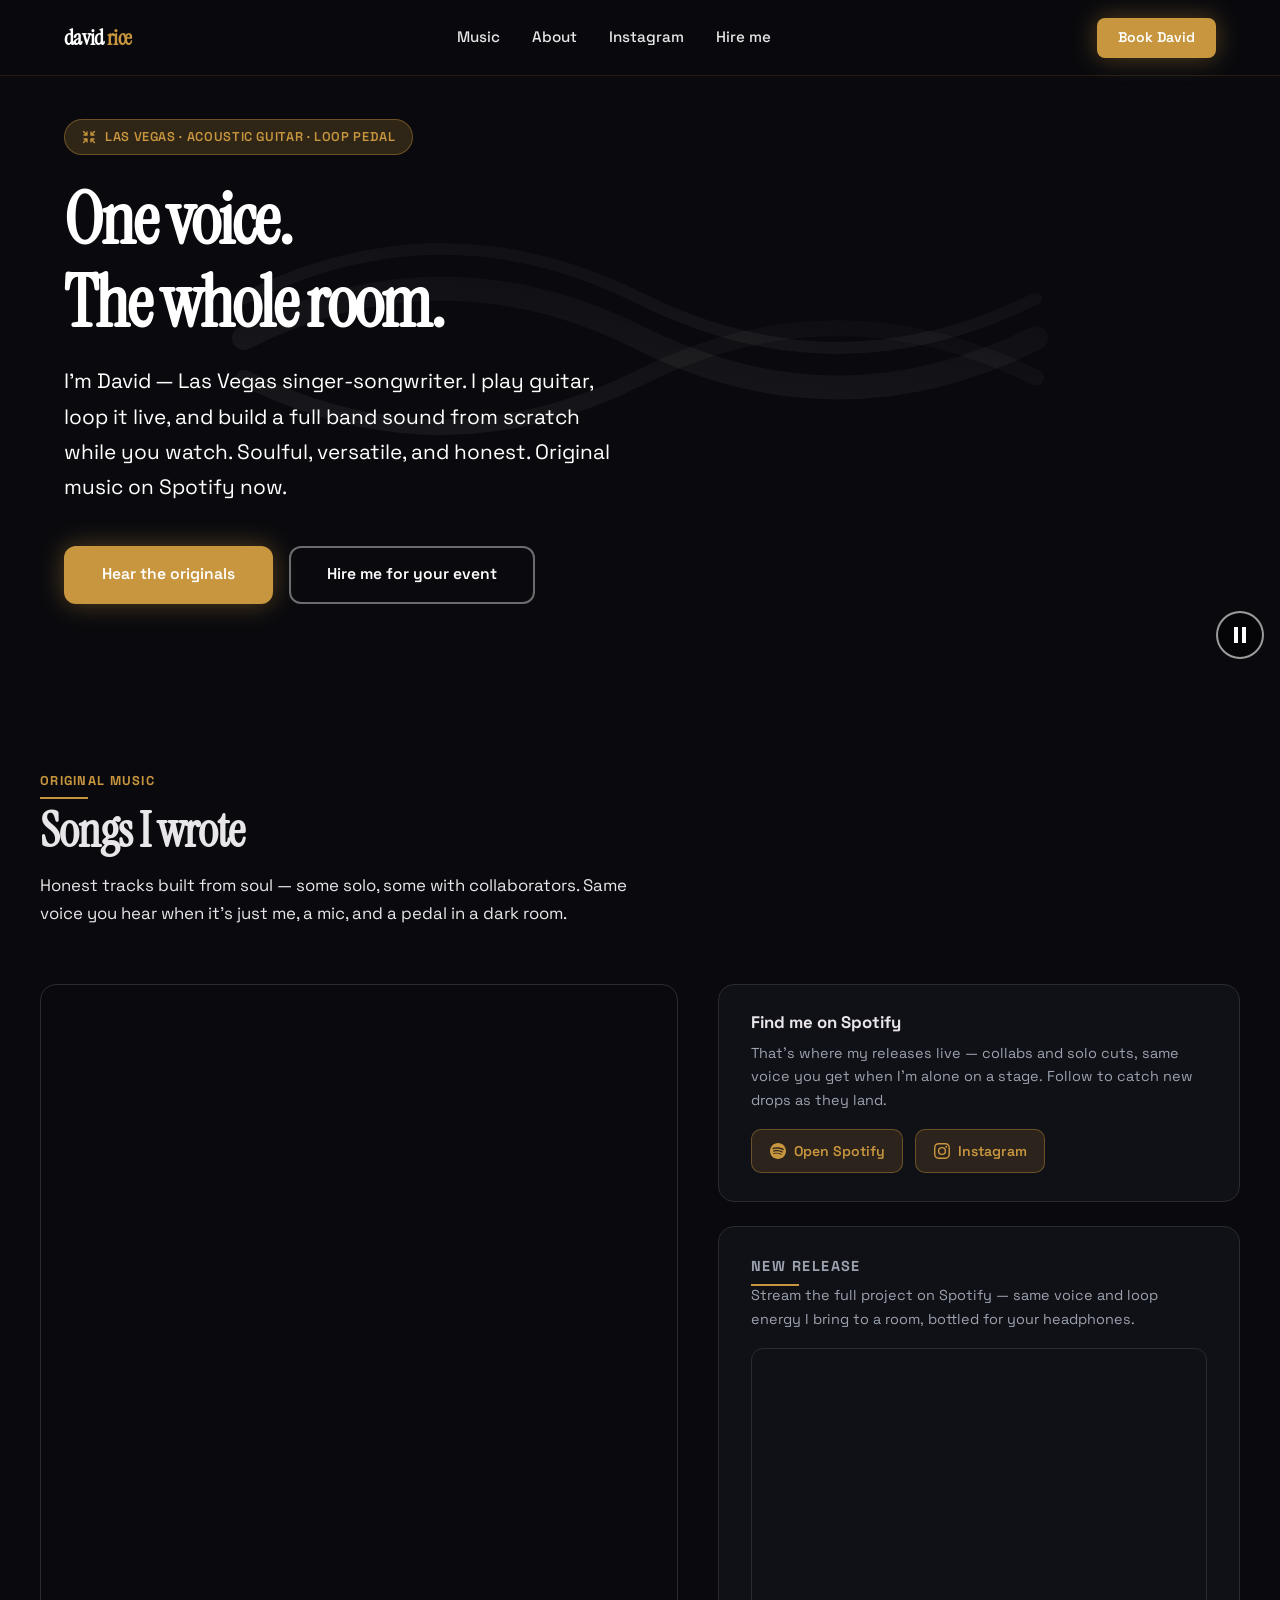
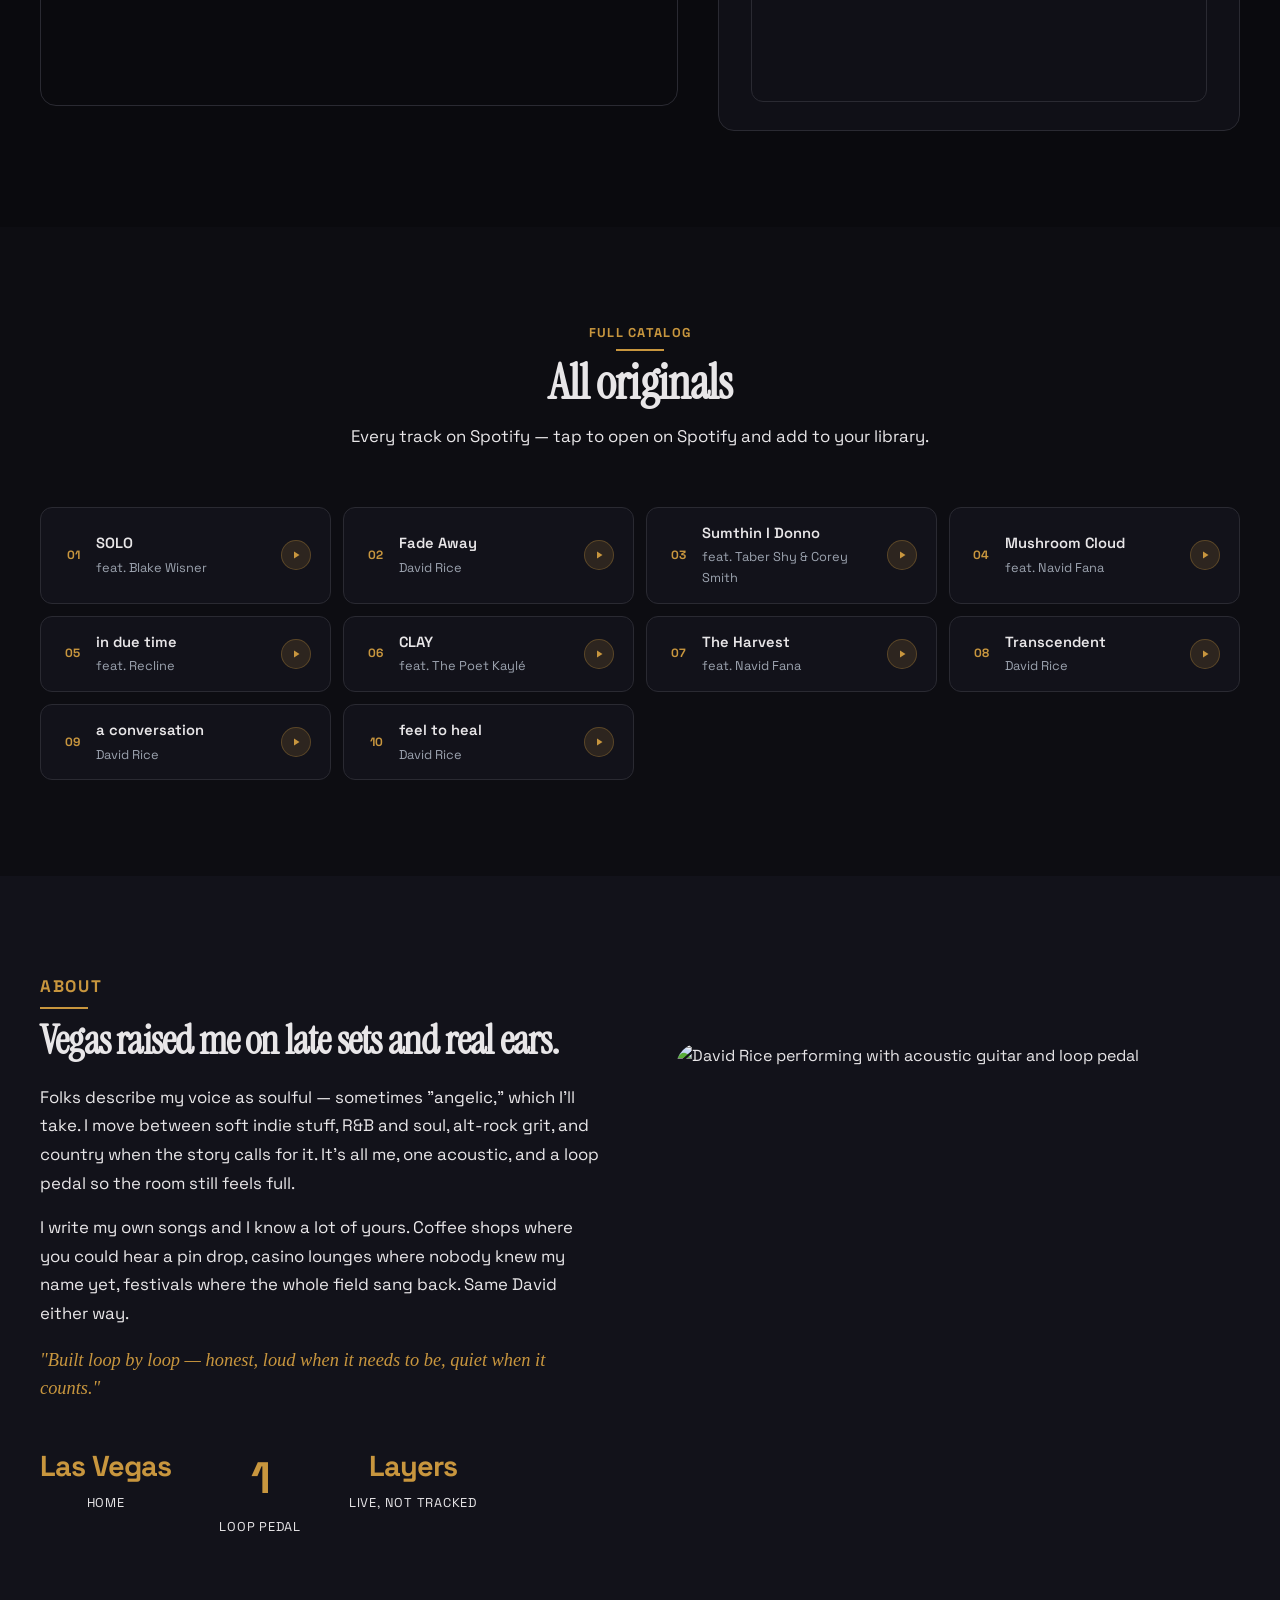
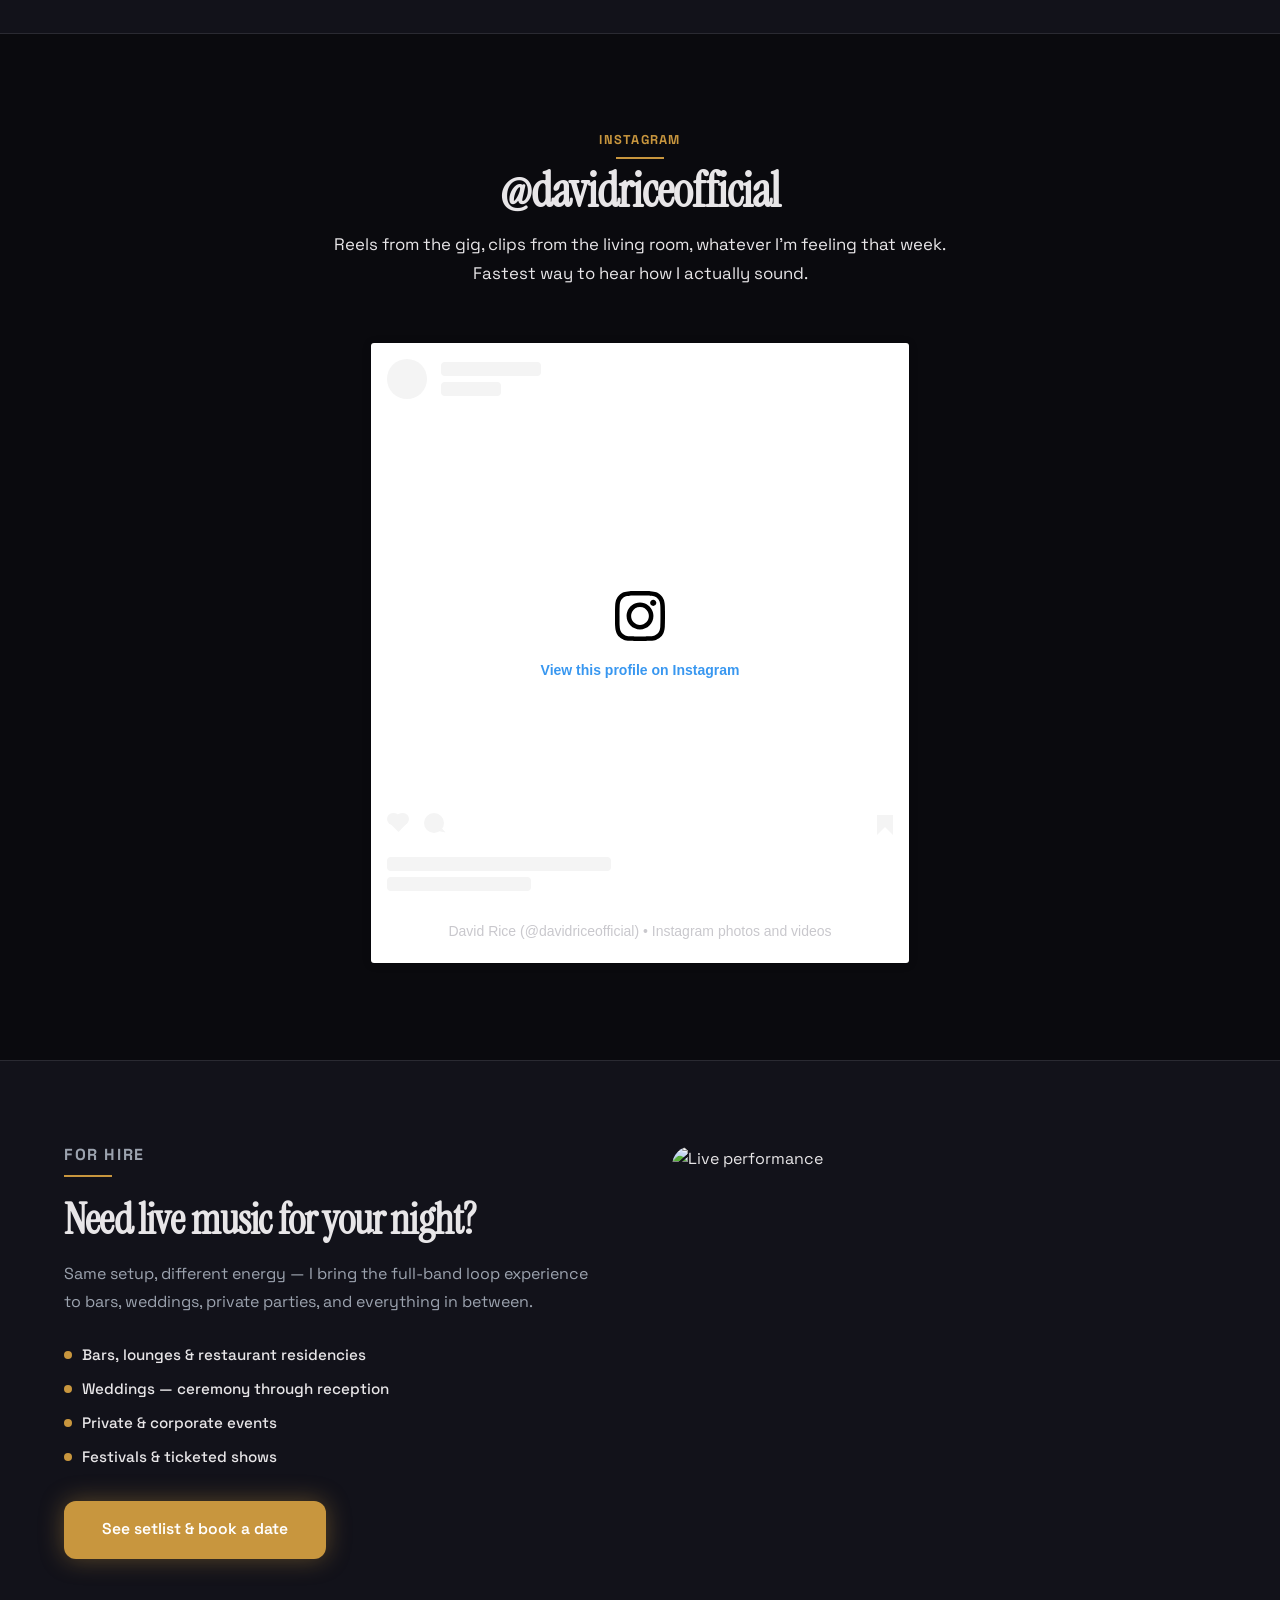
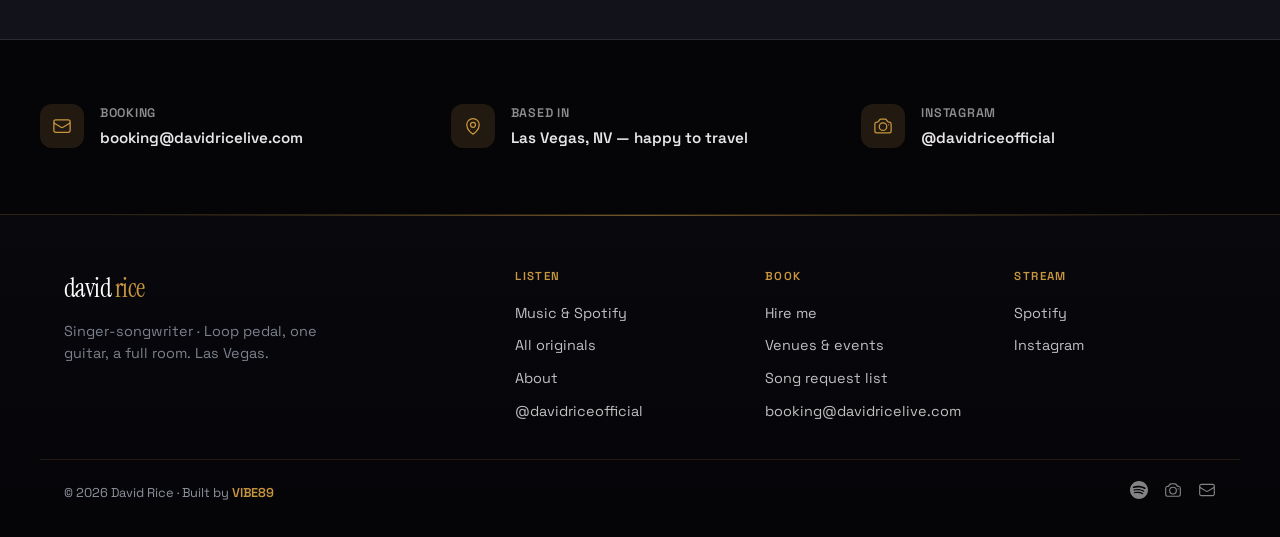
==== commit abcd9021: "spotify" ====
--- a/index.html
+++ b/index.html
@@ -199,7 +199,17 @@
     .davidrice .music-showcase__player {
       border-radius: 16px; overflow: hidden; border: 1px solid var(--border);
     }
-    .davidrice .music-showcase__player iframe { display: block; width: 100%; border: none; }
+    .davidrice .music-showcase__player iframe {
+      display: block;
+      width: 100%;
+      border: none;
+      height: 525px;
+    }
+    @media (min-width: 769px) {
+      .davidrice .music-showcase__player iframe {
+        height: 720px;
+      }
+    }
     .davidrice .music-showcase__side { display: flex; flex-direction: column; gap: 1.5rem; }
     .davidrice .music-card {
       padding: 1.75rem 2rem;
@@ -219,6 +229,17 @@
       transition: background 0.25s, color 0.25s;
     }
     .davidrice .music-links a:hover { background: var(--accent); color: #fff; }
+    .davidrice .music-card--latest .music-latest__player {
+      margin-top: 1rem;
+      border-radius: 12px;
+      overflow: hidden;
+      border: 1px solid var(--border);
+    }
+    .davidrice .music-card--latest .music-latest__player iframe {
+      display: block;
+      width: 100%;
+      border: none;
+    }
 
     /* ── Tracks list ── */
     .davidrice .tracks-section { background: #0d0d12; }
@@ -342,7 +363,7 @@
         </div>
         <div class="music-showcase">
           <div class="music-showcase__player" data-reveal="up" data-reveal-delay="1">
-            <iframe style="border-radius:12px" src="https://open.spotify.com/embed/artist/2GixEWDWntHiYW2dzmlQTt?utm_source=generator&theme=0" width="100%" height="380" frameBorder="0" allowfullscreen="" allow="autoplay; clipboard-write; encrypted-media; fullscreen; picture-in-picture" loading="lazy"></iframe>
+            <iframe title="David Rice on Spotify" style="border-radius:12px" src="https://open.spotify.com/embed/artist/2GixEWDWntHiYW2dzmlQTt?utm_source=generator&theme=0" width="100%" height="525" frameBorder="0" allowfullscreen="" allow="autoplay; clipboard-write; encrypted-media; fullscreen; picture-in-picture" loading="lazy"></iframe>
           </div>
           <div class="music-showcase__side" data-reveal="up" data-reveal-delay="2">
             <div class="music-card">
@@ -359,9 +380,12 @@
                 </a>
               </div>
             </div>
-            <div class="music-card">
-              <h3>Where I'm playing</h3>
-              <p>Most Tuesdays at Hank's Fine Steaks, Green Valley Ranch. Rotating sets at Red Rock Resort and other Station Casinos spots — Vegas lounges where you can actually hear the lyrics.</p>
+            <div class="music-card music-card--latest">
+              <p class="demo-section__eyebrow" style="margin-bottom: 0.35rem;">New release</p>
+              <p>Stream the full project on Spotify — same voice and loop energy I bring to a room, bottled for your headphones.</p>
+              <div class="music-latest__player">
+                <iframe title="David Rice — latest release on Spotify" style="border-radius:12px" src="https://open.spotify.com/embed/album/2l5wjdTu0P51Qe7cUy6AsR?utm_source=generator&amp;theme=0" width="100%" height="352" frameBorder="0" allowfullscreen="" allow="autoplay; clipboard-write; encrypted-media; fullscreen; picture-in-picture" loading="lazy"></iframe>
+              </div>
             </div>
           </div>
         </div>
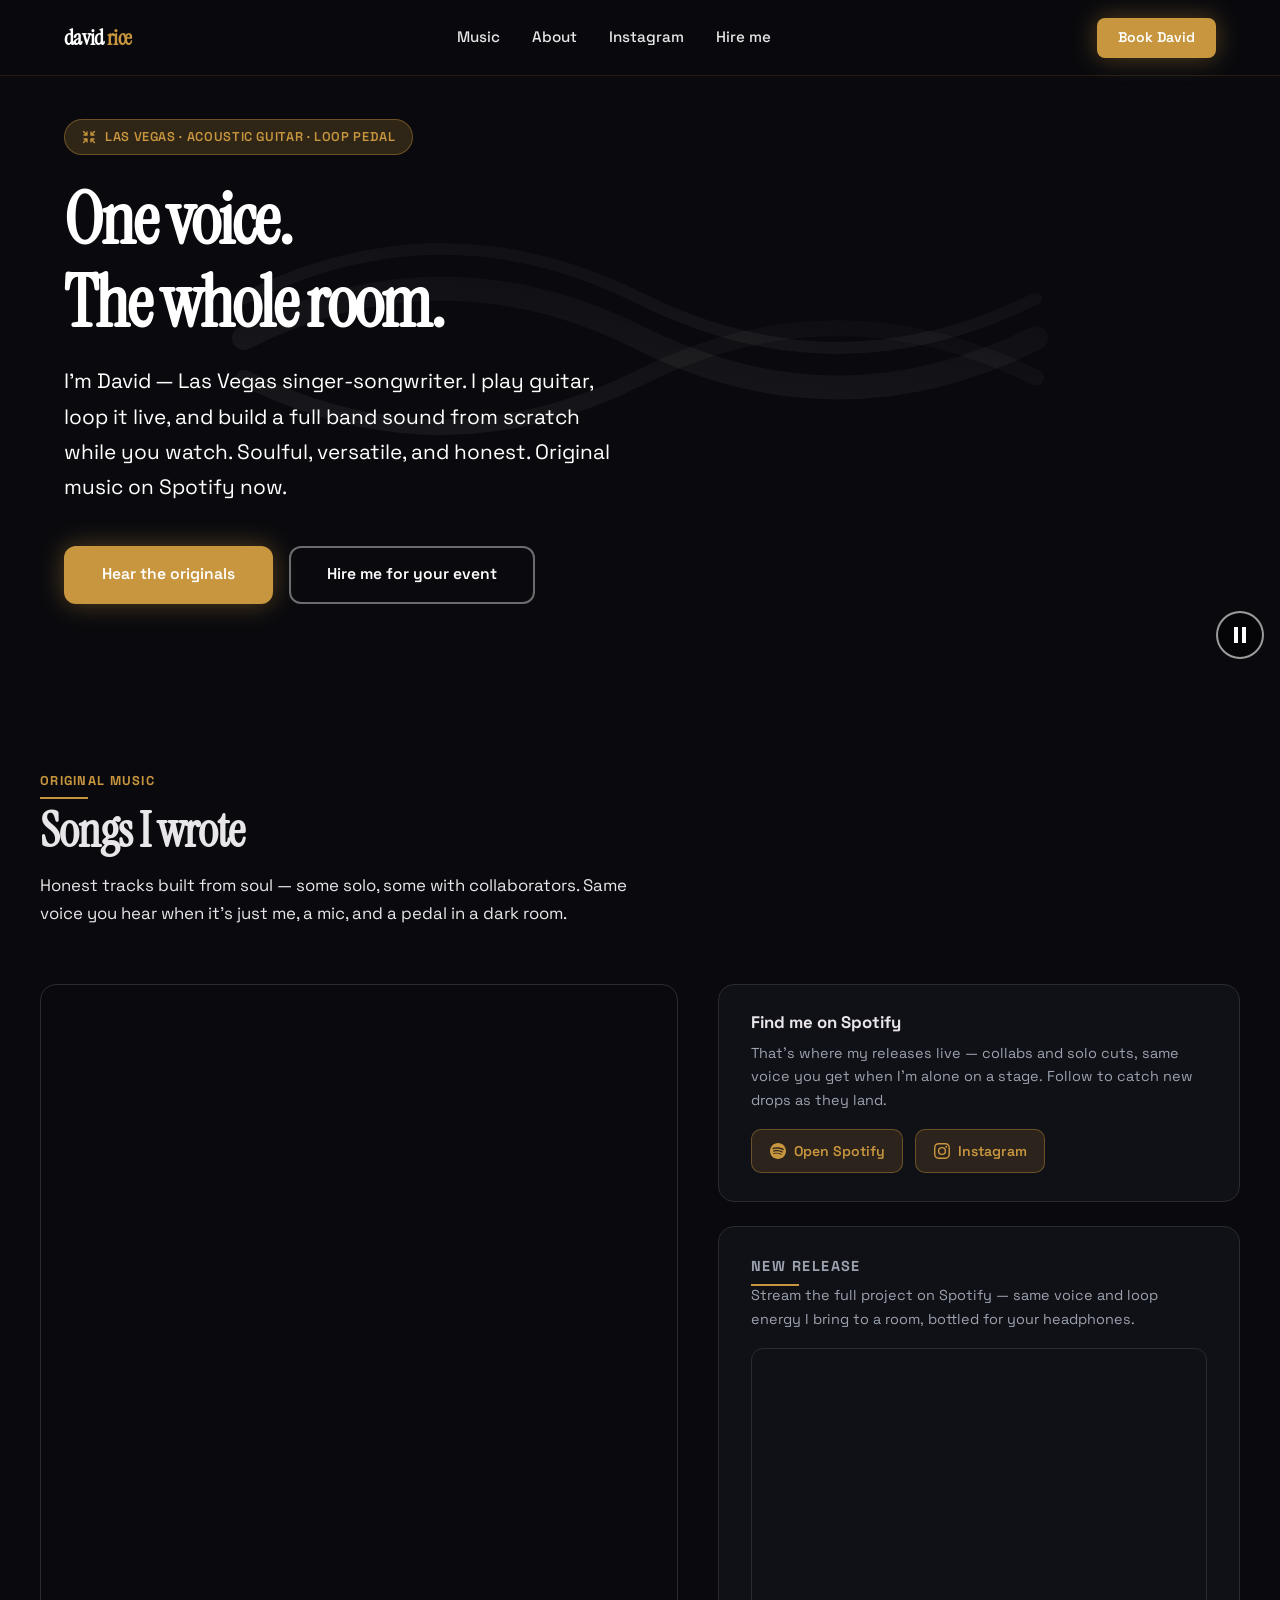
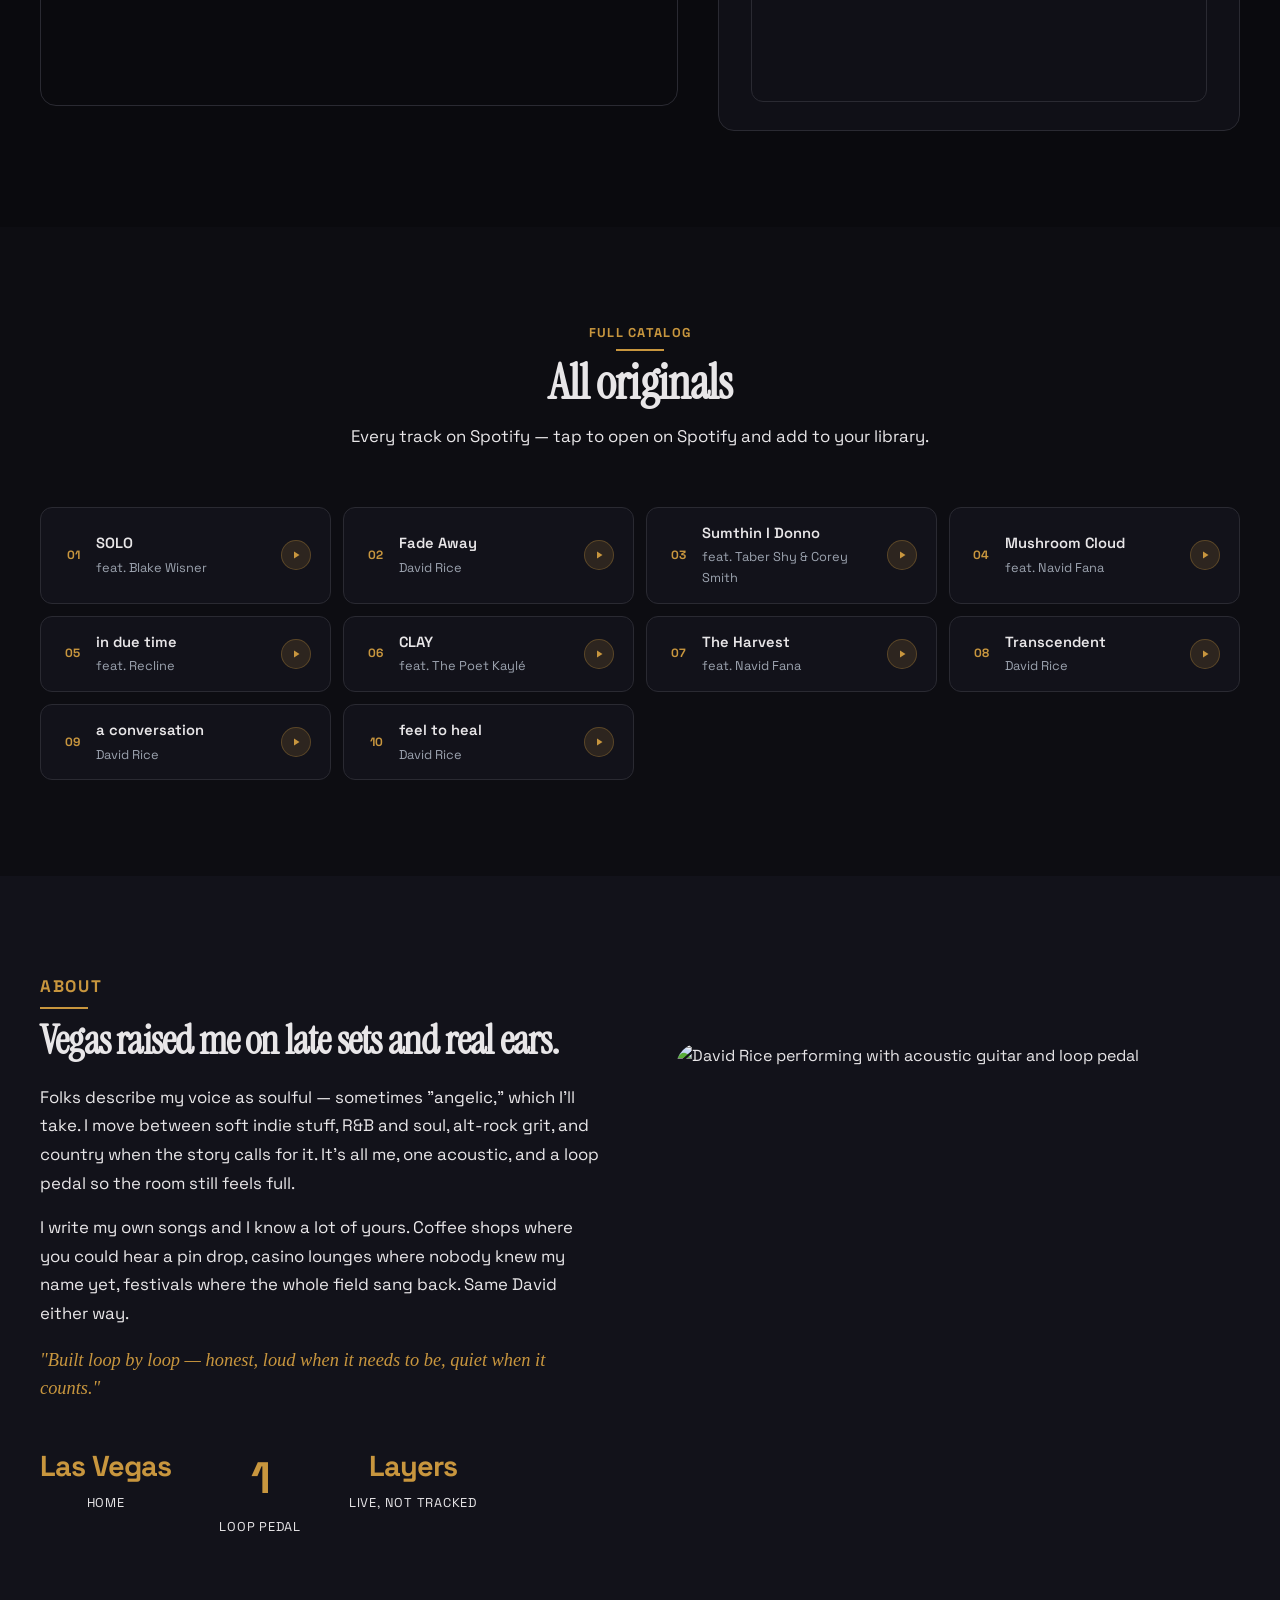
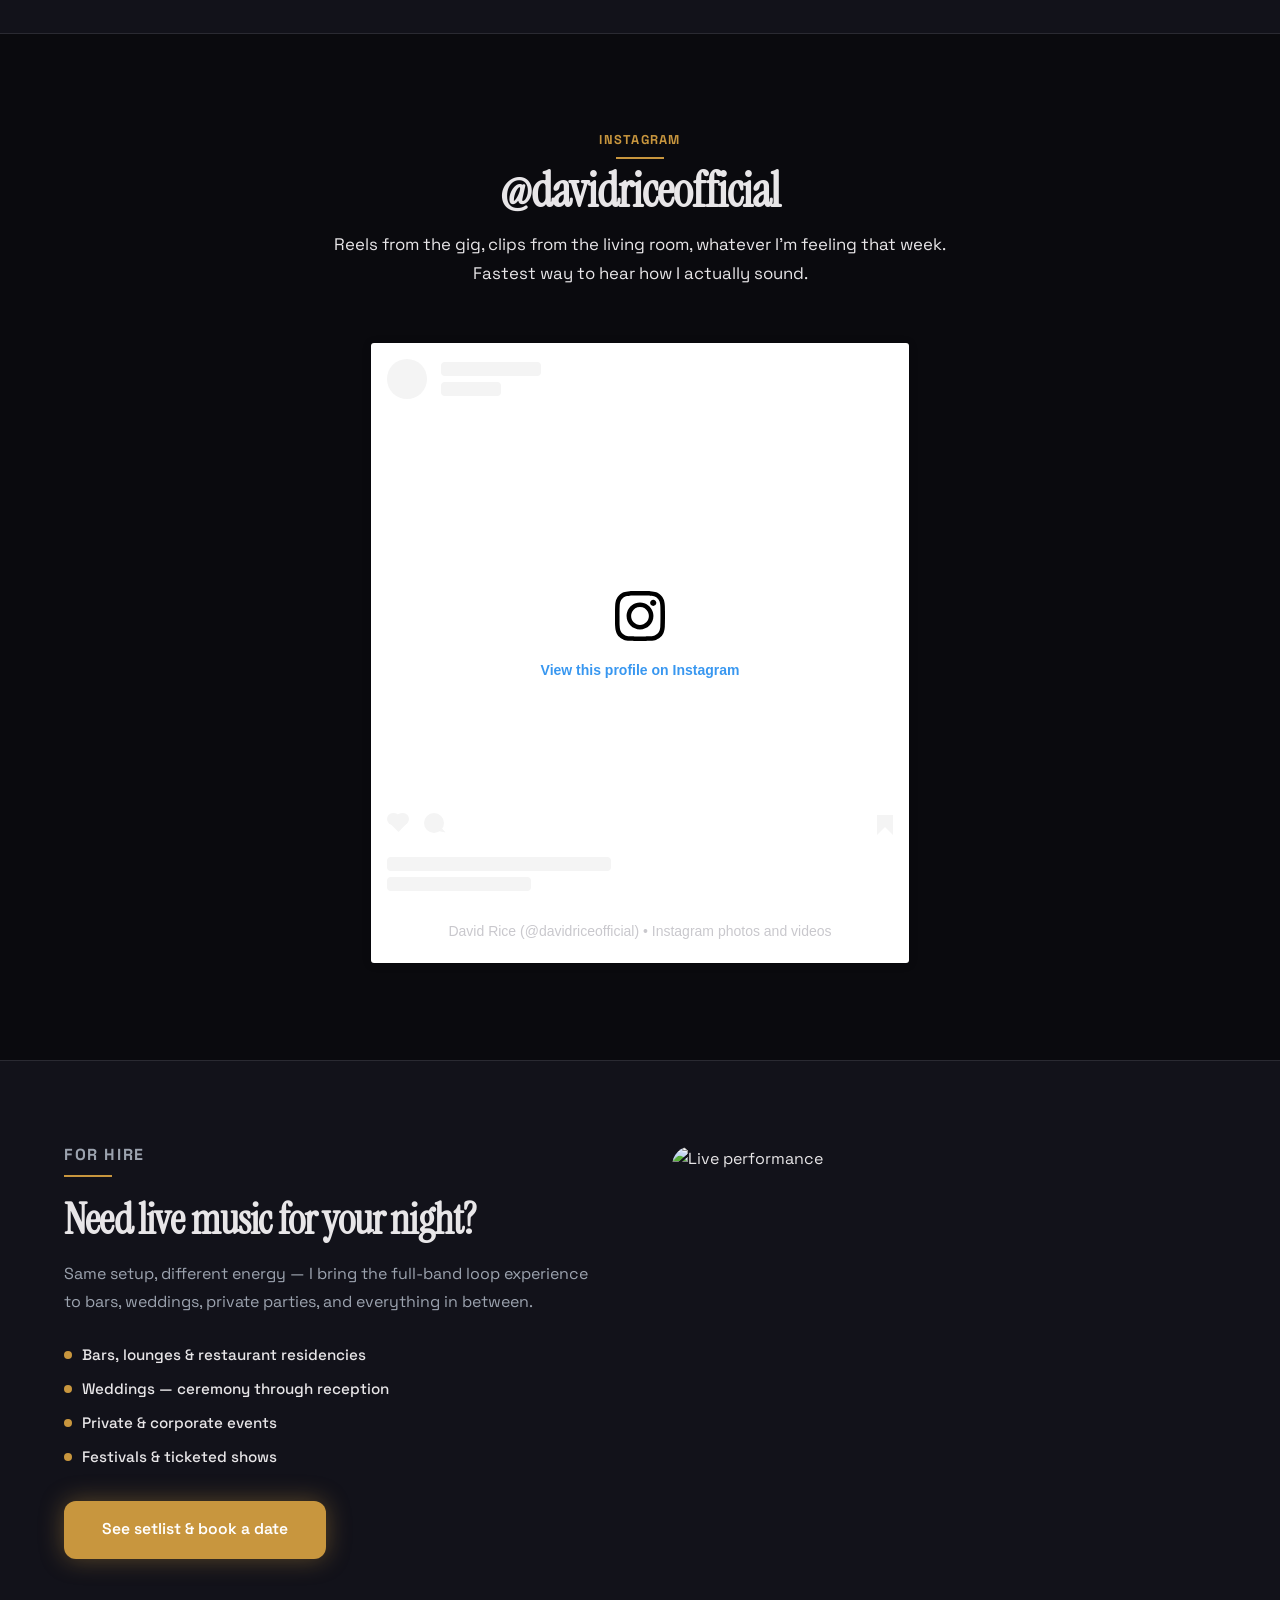
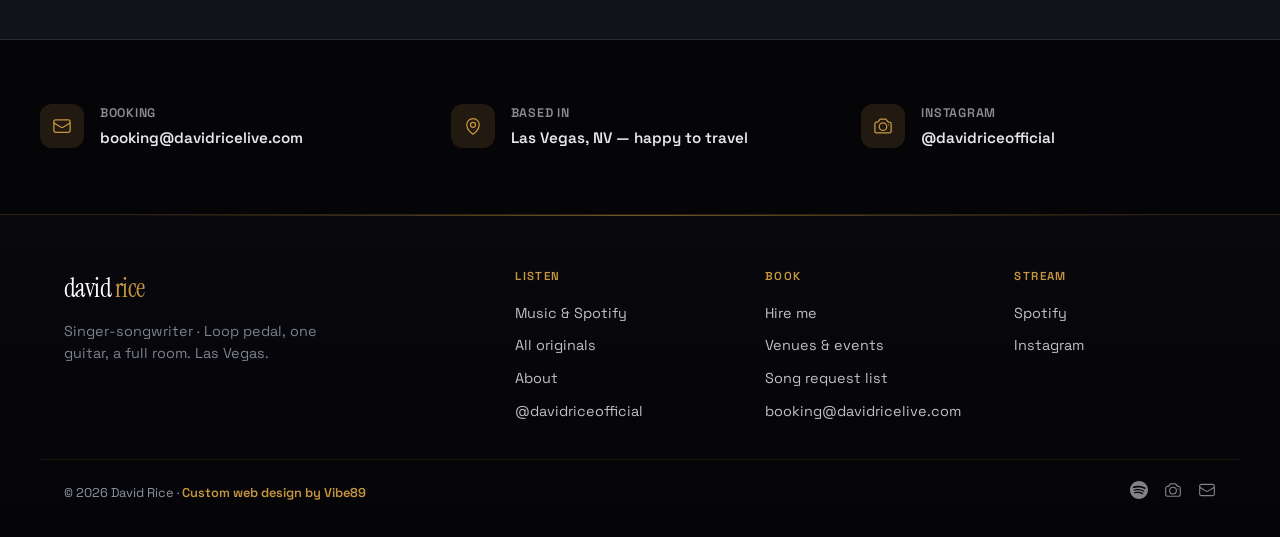
==== commit 6a65636e: "SEO: footer credit (Custom web design by Vibe89) Made-with: Cursor" ====
--- a/index.html
+++ b/index.html
@@ -578,7 +578,7 @@
       </div>
     </div>
     <div class="demo-footer__bottom">
-      <p class="demo-footer__legal"><span>&copy; 2026 David Rice</span> · <span class="demo-footer__credit">Built by <a href="https://vibe89.com" target="_blank" rel="noopener noreferrer">VIBE89</a></span></p>
+      <p class="demo-footer__legal"><span>&copy; 2026 David Rice</span> · <span class="demo-footer__credit"><a href="https://vibe89.com" target="_blank" rel="noopener noreferrer">Custom web design by Vibe89</a></span></p>
       <div class="demo-footer__socials">
         <a href="https://open.spotify.com/artist/2GixEWDWntHiYW2dzmlQTt" target="_blank" rel="noopener noreferrer" aria-label="David Rice on Spotify"><svg xmlns="http://www.w3.org/2000/svg" viewBox="0 0 24 24" fill="currentColor" width="20" height="20" aria-hidden="true"><path d="M12 0C5.4 0 0 5.4 0 12s5.4 12 12 12 12-5.4 12-12S18.66 0 12 0zm5.521 17.34c-.24.359-.66.48-1.021.24-2.82-1.74-6.36-2.101-10.561-1.141-.418.122-.779-.179-.899-.539-.12-.421.18-.78.54-.9 4.56-1.021 8.52-.6 11.64 1.32.42.18.479.659.301 1.02zm1.44-3.3c-.301.42-.841.6-1.262.3-3.239-1.98-8.159-2.4-11.939-1.38-.479.12-1.02-.12-1.14-.6-.12-.48.12-1.021.6-1.141C9.6 9.9 15 10.561 18.72 12.84c.361.181.54.78.241 1.2zm.12-3.36C15.24 8.4 8.82 8.16 5.16 9.301c-.6.179-1.2-.181-1.38-.721-.18-.601.18-1.2.72-1.381 4.26-1.261 11.28-1.02 15.721 1.621.539.3.719 1.02.419 1.56-.299.421-1.02.599-1.559.3z"/></svg></a>
         <a href="https://www.instagram.com/davidriceofficial/" target="_blank" rel="noopener noreferrer" aria-label="David Rice on Instagram"><svg xmlns="http://www.w3.org/2000/svg" fill="none" viewBox="0 0 24 24" stroke-width="1.5" stroke="currentColor" width="20" height="20" aria-hidden="true"><path stroke-linecap="round" stroke-linejoin="round" d="M6.827 6.175A2.31 2.31 0 0 1 5.186 7.23c-.38.054-.757.112-1.134.175C2.999 7.58 2.25 8.507 2.25 9.574V18a2.25 2.25 0 0 0 2.25 2.25h15A2.25 2.25 0 0 0 21.75 18V9.574c0-1.067-.75-1.994-1.802-2.169a47.865 47.865 0 0 0-1.134-.175 2.31 2.31 0 0 1-1.64-1.055l-.822-1.316a2.192 2.192 0 0 0-1.736-1.039 48.774 48.774 0 0 0-5.232 0 2.192 2.192 0 0 0-1.736 1.039l-.821 1.316Z"/><path stroke-linecap="round" stroke-linejoin="round" d="M16.5 12.75a4.5 4.5 0 1 1-9 0 4.5 4.5 0 0 1 9 0ZM18.75 10.5h.008v.008h-.008V10.5Z"/></svg></a>
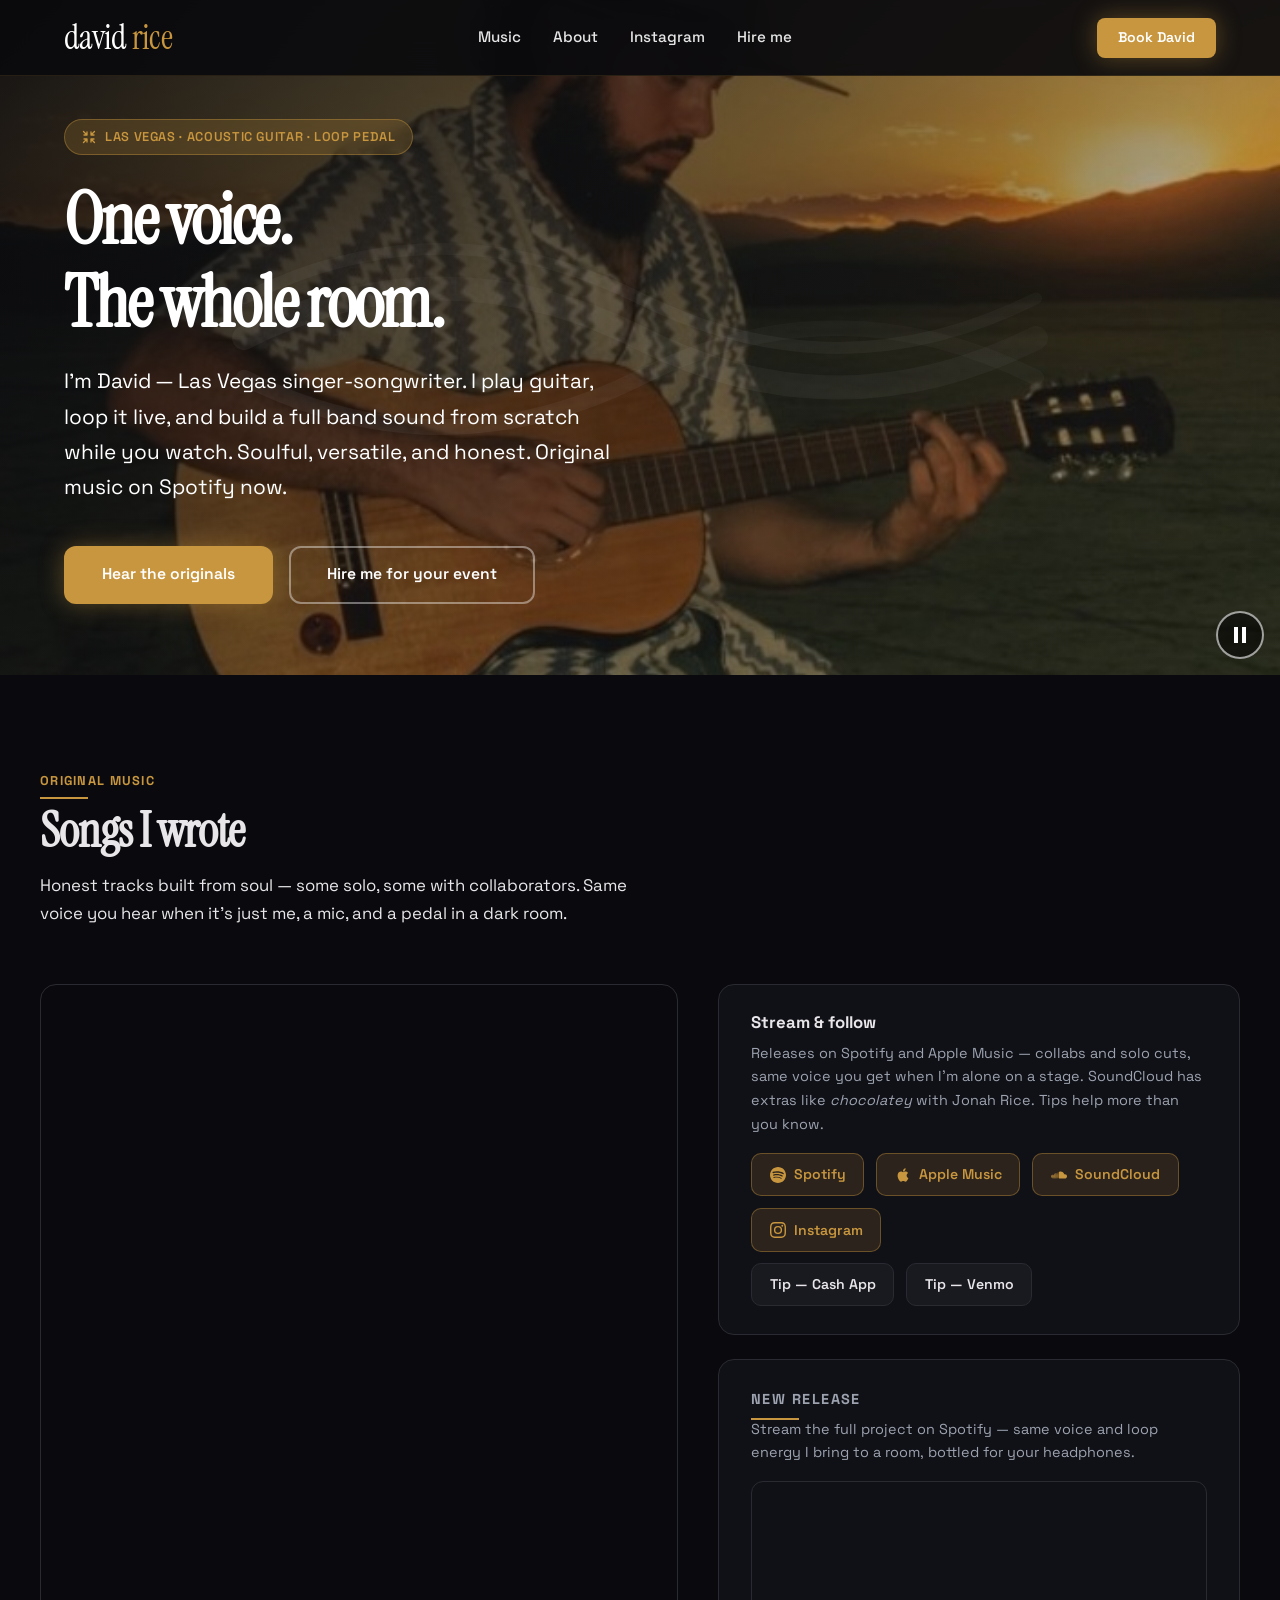
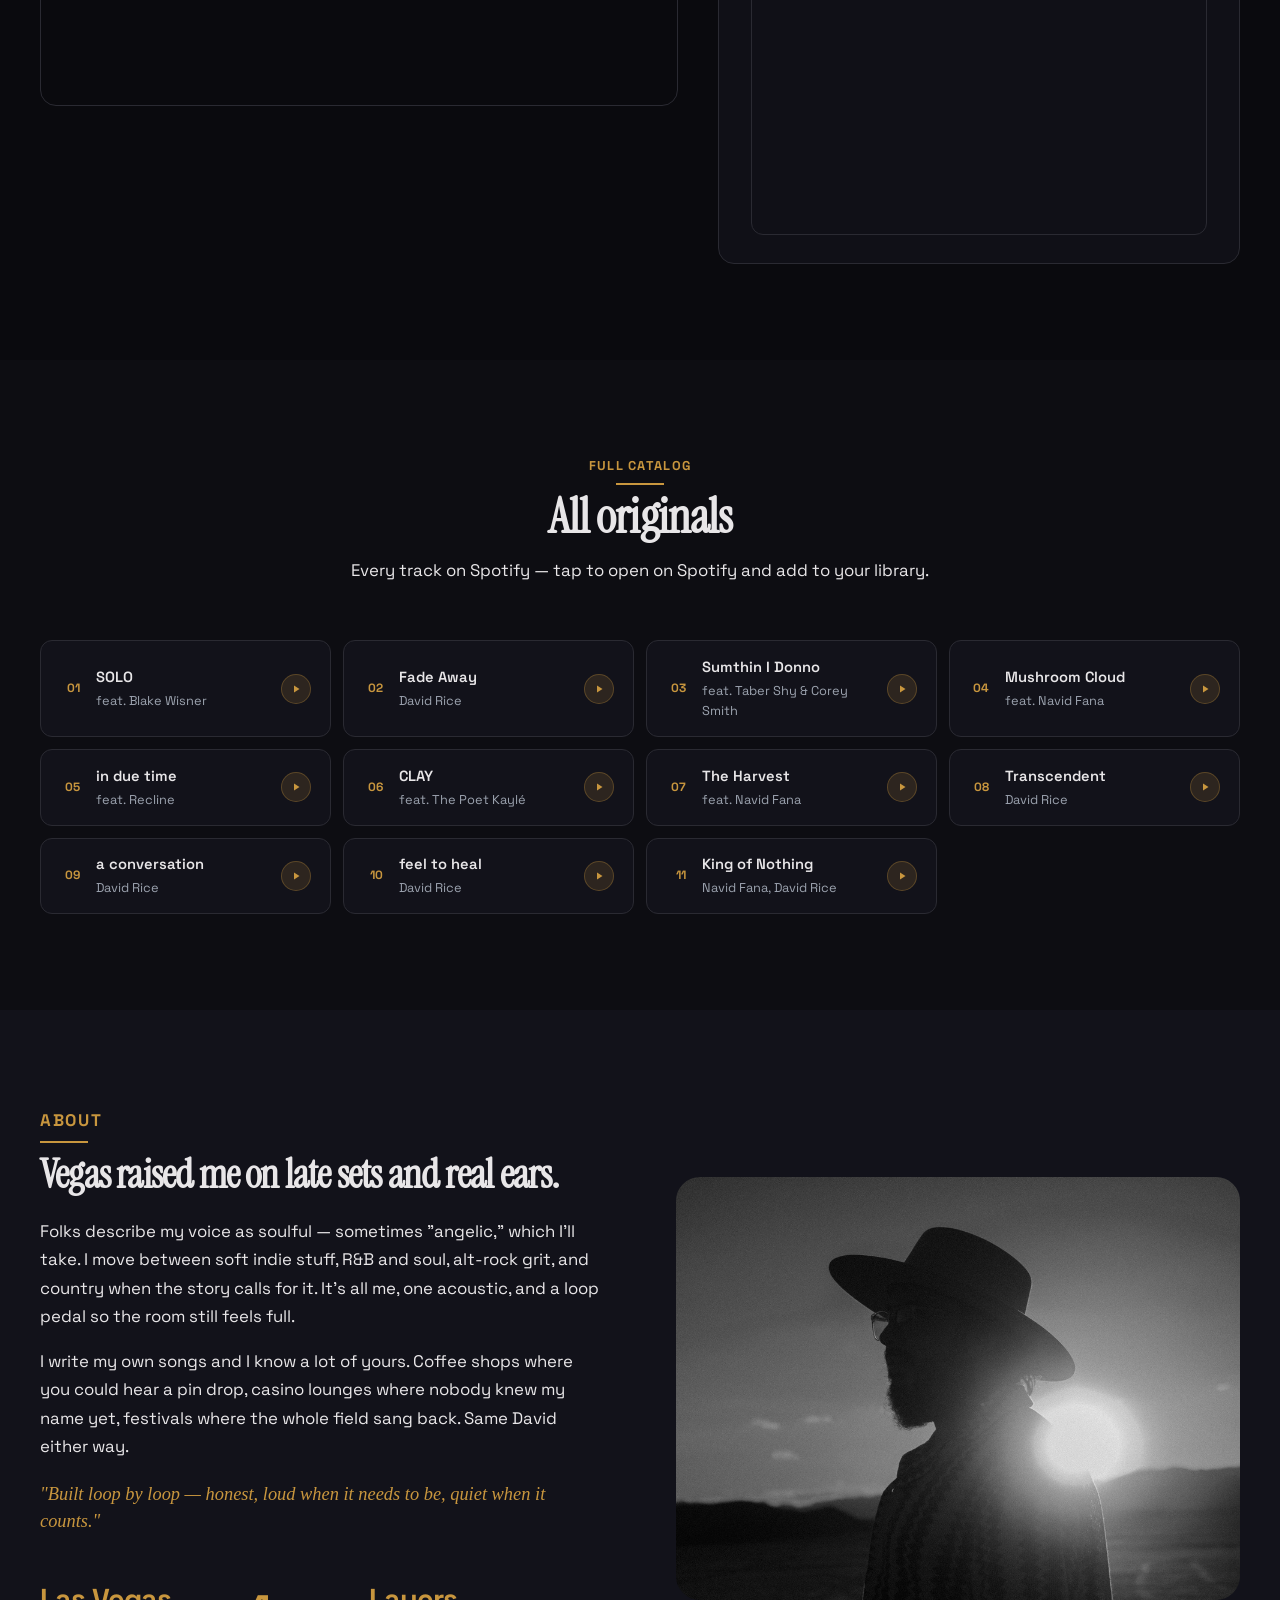
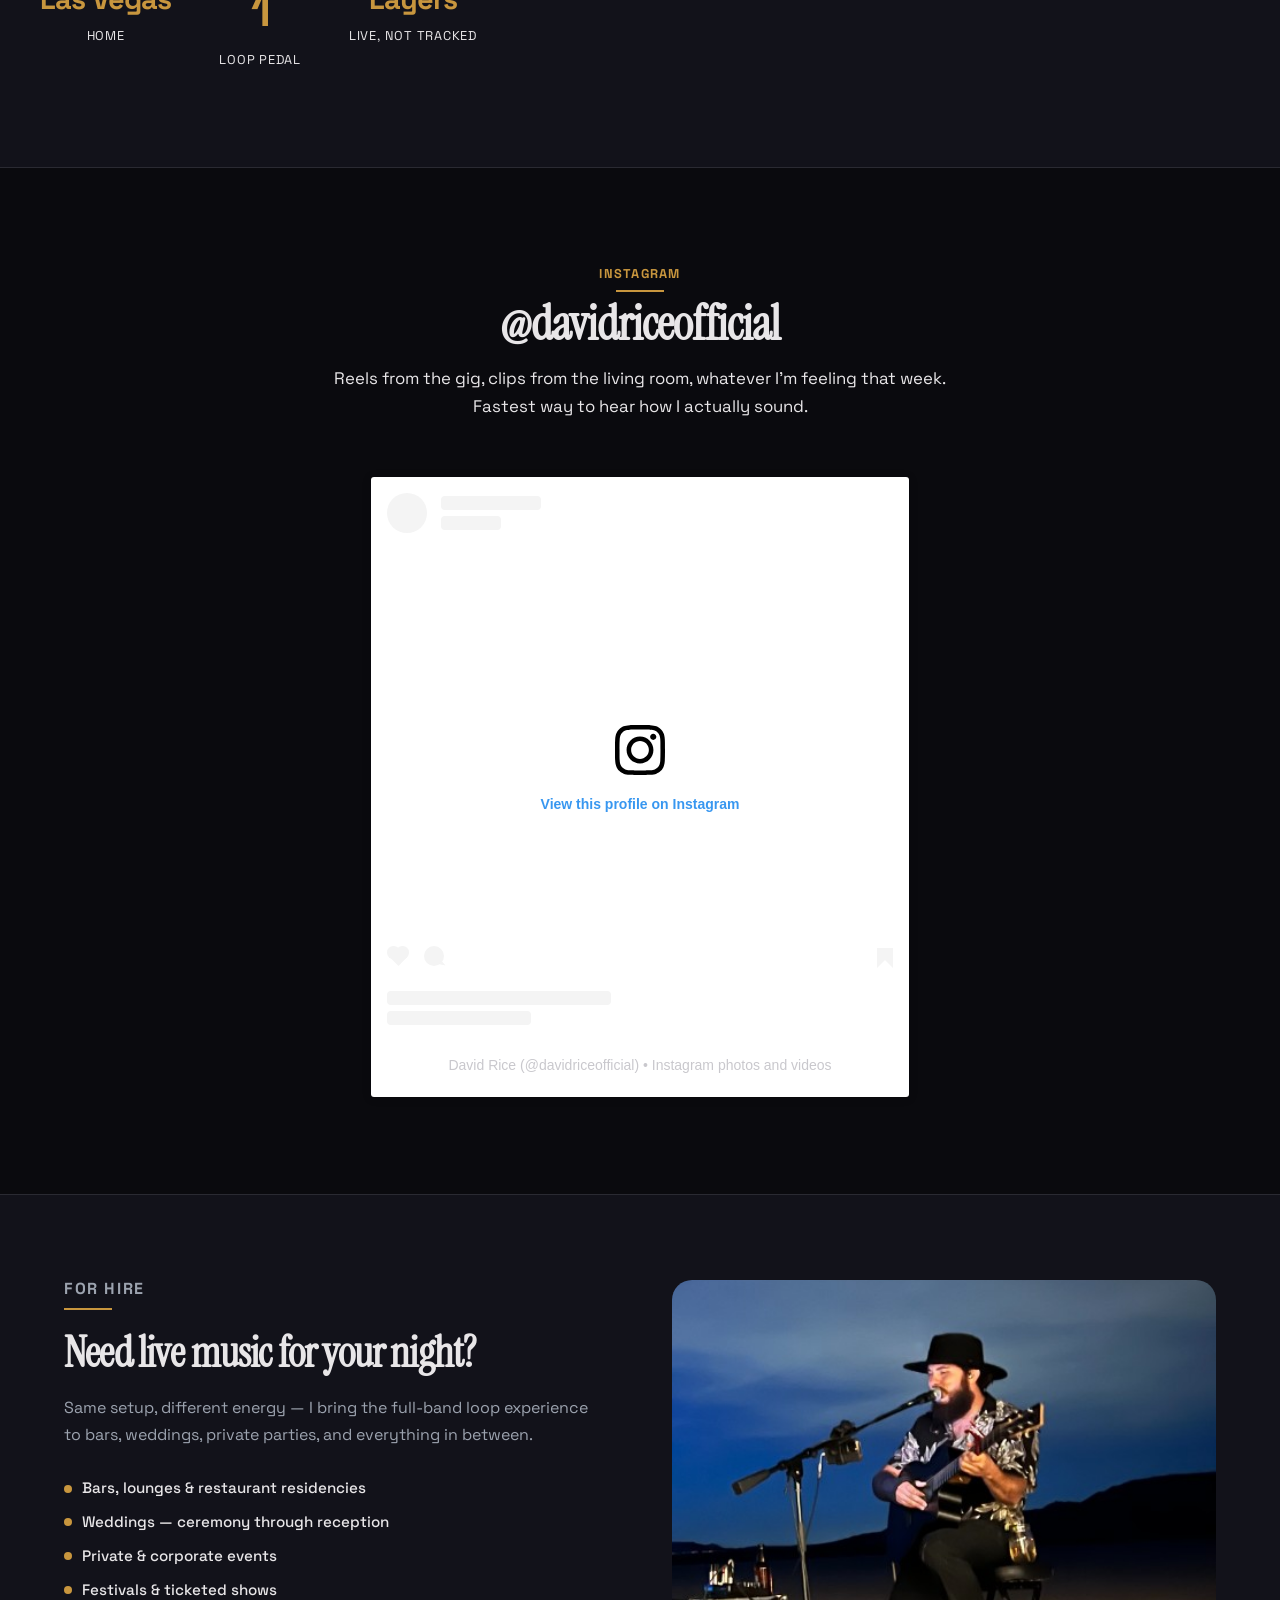
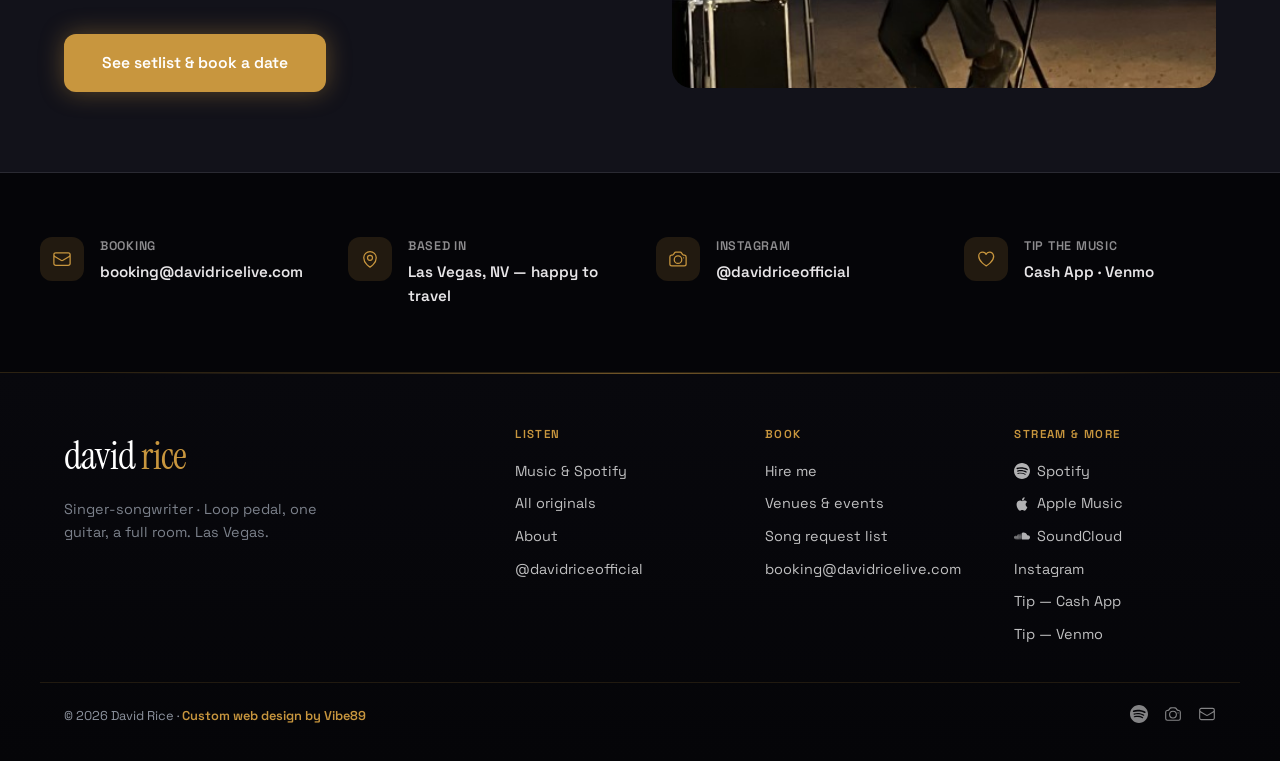
==== commit d4eb3cf3: "add more dr" ====
--- a/index.html
+++ b/index.html
@@ -29,7 +29,13 @@
       backdrop-filter: blur(20px);
       border-bottom: 1px solid rgba(200, 150, 62, 0.15);
     }
-    .davidrice .demo-nav__logo { color: #fff; }
+    .davidrice .demo-nav__logo {
+      color: #fff;
+      font-size: clamp(1.65rem, 4.8vw, 2.15rem);
+      font-weight: 400;
+      letter-spacing: -0.02em;
+      line-height: 1.05;
+    }
     .davidrice .demo-nav__logo span { color: var(--accent); }
     .davidrice .demo-nav__links a { color: rgba(255,255,255,0.9); }
     .davidrice .demo-nav__links a::after { background: var(--accent); }
@@ -122,7 +128,7 @@
     .davidrice .demo-footer__brand {
       font-family: 'Instrument Serif', Georgia, serif;
       font-weight: 400;
-      font-size: 1.65rem;
+      font-size: clamp(1.95rem, 3.8vw, 2.45rem);
       letter-spacing: -0.02em;
       color: #fff;
       margin-bottom: 0;
@@ -146,7 +152,11 @@
     .davidrice .demo-footer__links a {
       opacity: 0.88;
       color: rgba(255, 255, 255, 0.85);
-    }
+      display: inline-flex;
+      align-items: center;
+      gap: 0.4rem;
+    }
+    .davidrice .demo-footer__links a svg { flex-shrink: 0; opacity: 0.92; }
     .davidrice .demo-footer__links a:hover {
       opacity: 1;
       color: var(--accent);
@@ -229,6 +239,13 @@
       transition: background 0.25s, color 0.25s;
     }
     .davidrice .music-links a:hover { background: var(--accent); color: #fff; }
+    .davidrice .music-links--tips a {
+      background: rgba(255, 255, 255, 0.04);
+      border-color: var(--border);
+      color: var(--text);
+    }
+    .davidrice .music-links--tips a:hover { background: var(--accent-dim); color: var(--accent); border-color: rgba(200, 150, 62, 0.4); }
+    .davidrice .contact-item__value a + a { margin-left: 0.35rem; }
     .davidrice .music-card--latest .music-latest__player {
       margin-top: 1rem;
       border-radius: 12px;
@@ -334,7 +351,7 @@
     <!-- ── HERO ── -->
     <section class="demo-hero" aria-label="Hero">
       <div class="demo-hero__bg">
-        <video autoplay muted loop playsinline poster="https://images.unsplash.com/photo-1511671782779-c97d3d27a1d4?w=1920&q=80">
+        <video autoplay muted loop playsinline poster="images/davidrice-guitar-sunset-dry-lake.png">
           <source src="https://assets.mixkit.co/videos/479/479-720.mp4" type="video/mp4">
         </video>
       </div>
@@ -367,17 +384,29 @@
           </div>
           <div class="music-showcase__side" data-reveal="up" data-reveal-delay="2">
             <div class="music-card">
-              <h3>Find me on Spotify</h3>
-              <p>That's where my releases live — collabs and solo cuts, same voice you get when I'm alone on a stage. Follow to catch new drops as they land.</p>
+              <h3>Stream &amp; follow</h3>
+              <p>Releases on Spotify and Apple Music — collabs and solo cuts, same voice you get when I'm alone on a stage. SoundCloud has extras like <em>chocolatey</em> with Jonah Rice. Tips help more than you know.</p>
               <div class="music-links">
                 <a href="https://open.spotify.com/artist/2GixEWDWntHiYW2dzmlQTt" target="_blank" rel="noopener noreferrer">
                   <svg width="16" height="16" viewBox="0 0 24 24" fill="currentColor"><path d="M12 0C5.4 0 0 5.4 0 12s5.4 12 12 12 12-5.4 12-12S18.66 0 12 0zm5.521 17.34c-.24.359-.66.48-1.021.24-2.82-1.74-6.36-2.101-10.561-1.141-.418.122-.779-.179-.899-.539-.12-.421.18-.78.54-.9 4.56-1.021 8.52-.6 11.64 1.32.42.18.479.659.301 1.02zm1.44-3.3c-.301.42-.841.6-1.262.3-3.239-1.98-8.159-2.58-11.939-1.38-.479.12-1.02-.12-1.14-.6-.12-.48.12-1.021.6-1.141C9.6 9.9 15 10.561 18.72 12.84c.361.181.54.78.241 1.2zm.12-3.36C15.24 8.4 8.82 8.16 5.16 9.301c-.6.179-1.2-.181-1.38-.721-.18-.601.18-1.2.72-1.381 4.26-1.26 11.28-1.02 15.721 1.621.539.3.719 1.02.419 1.56-.299.421-1.02.599-1.559.3z"/></svg>
-                  Open Spotify
+                  Spotify
+                </a>
+                <a href="https://music.apple.com/us/artist/david-rice/1524883719" target="_blank" rel="noopener noreferrer">
+                  <svg width="16" height="16" viewBox="0 0 24 24" fill="currentColor" aria-hidden="true"><path d="M18.71 19.5c-.83 1.24-1.71 2.45-3.05 2.47-1.34.03-1.77-.79-3.29-.79-1.53 0-2 .77-3.27.82-1.31.05-2.3-1.32-3.14-2.53C4.25 17 2.94 12.45 4.7 9.39c.87-1.52 2.43-2.48 4.12-2.51 1.28-.02 2.5.87 3.29.87.78 0 2.26-1.07 3.81-.91.65.03 2.47.26 3.64 1.98-.09.06-2.17 1.28-2.15 3.81.03 3.02 2.65 4.03 2.68 4.04-.03.07-.42 1.44-1.38 2.83M13 3.5c.73-.83 1.94-1.46 2.94-1.5.13 1.17-.34 2.35-1.04 3.19-.69.85-1.83 1.51-2.95 1.42-.15-1.15.41-2.35 1.05-3.11z"/></svg>
+                  Apple Music
+                </a>
+                <a href="https://soundcloud.com/dahbeed-arroz/chocolatey-with-jonah-rice" target="_blank" rel="noopener noreferrer">
+                  <svg width="16" height="16" viewBox="0 0 24 24" fill="currentColor" aria-hidden="true"><path d="M23.999 14.165c-.052 1.796-1.612 3.169-3.4 3.169h-8.18a.68.68 0 0 1-.675-.683V7.862a.747.747 0 0 1 .452-.724s.75-.513 2.333-.513a5.364 5.364 0 0 1 2.763.755 5.433 5.433 0 0 1 2.57 3.54c.282-.08.574-.121.868-.12.884 0 1.73.358 2.347.992s.948 1.49.922 2.373ZM10.721 8.421c.247 2.98.427 5.697 0 8.672a.264.264 0 0 1-.53 0c-.395-2.946-.22-5.718 0-8.672a.264.264 0 0 1 .53 0ZM9.072 9.448c.285 2.659.37 4.986-.006 7.655a.277.277 0 0 1-.55 0c-.331-2.63-.256-5.02 0-7.655a.277.277 0 0 1 .556 0Zm-1.663-.257c.27 2.726.39 5.171 0 7.904a.266.266 0 0 1-.532 0c-.38-2.69-.257-5.21 0-7.904a.266.266 0 0 1 .532 0Zm-1.647.77a26.108 26.108 0 0 1-.008 7.147.272.272 0 0 1-.542 0 27.955 27.955 0 0 1 0-7.147.275.275 0 0 1 .55 0Zm-1.67 1.769c.421 1.865.228 3.5-.029 5.388a.257.257 0 0 1-.514 0c-.21-1.858-.398-3.549 0-5.389a.272.272 0 0 1 .543 0Zm-1.655-.273c.388 1.897.26 3.508-.01 5.412-.026.28-.514.283-.54 0-.244-1.878-.347-3.54-.01-5.412a.283.283 0 0 1 .56 0Zm-1.668.911c.4 1.268.257 2.292-.026 3.572a.257.257 0 0 1-.514 0c-.241-1.262-.354-2.312-.023-3.572a.283.283 0 0 1 .563 0Z"/></svg>
+                  SoundCloud
                 </a>
                 <a href="https://www.instagram.com/davidriceofficial/" target="_blank" rel="noopener noreferrer">
                   <svg width="16" height="16" viewBox="0 0 24 24" fill="currentColor"><path d="M12 2.163c3.204 0 3.584.012 4.85.07 3.252.148 4.771 1.691 4.919 4.919.058 1.265.069 1.645.069 4.849 0 3.205-.012 3.584-.069 4.849-.149 3.225-1.664 4.771-4.919 4.919-1.266.058-1.644.07-4.85.07-3.204 0-3.584-.012-4.849-.07-3.26-.149-4.771-1.699-4.919-4.92-.058-1.265-.07-1.644-.07-4.849 0-3.204.013-3.583.07-4.849.149-3.227 1.664-4.771 4.919-4.919 1.266-.057 1.645-.069 4.849-.069zM12 0C8.741 0 8.333.014 7.053.072 2.695.272.273 2.69.073 7.052.014 8.333 0 8.741 0 12c0 3.259.014 3.668.072 4.948.2 4.358 2.618 6.78 6.98 6.98C8.333 23.986 8.741 24 12 24c3.259 0 3.668-.014 4.948-.072 4.354-.2 6.782-2.618 6.979-6.98.059-1.28.073-1.689.073-4.948 0-3.259-.014-3.667-.072-4.947-.196-4.354-2.617-6.78-6.979-6.98C15.668.014 15.259 0 12 0zm0 5.838a6.162 6.162 0 100 12.324 6.162 6.162 0 000-12.324zM12 16a4 4 0 110-8 4 4 0 010 8zm6.406-11.845a1.44 1.44 0 100 2.881 1.44 1.44 0 000-2.881z"/></svg>
                   Instagram
                 </a>
+              </div>
+              <div class="music-links music-links--tips" style="margin-top: 0.65rem;">
+                <a href="https://cash.app/$ricericebaby" target="_blank" rel="noopener noreferrer">Tip — Cash App</a>
+                <a href="https://venmo.com/code?user_id=1956908449660928887&amp;created=1647710325.648871&amp;printed=1" target="_blank" rel="noopener noreferrer">Tip — Venmo</a>
               </div>
             </div>
             <div class="music-card music-card--latest">
@@ -416,7 +445,7 @@
             <div class="track-info"><div class="track-title">Sumthin I Donno</div><div class="track-feat">feat. Taber Shy &amp; Corey Smith</div></div>
             <span class="track-play"><svg width="12" height="12" viewBox="0 0 24 24" fill="currentColor"><path d="M8 5v14l11-7z"/></svg></span>
           </a>
-          <a class="track-item" href="https://open.spotify.com/artist/2GixEWDWntHiYW2dzmlQTt" target="_blank" rel="noopener noreferrer">
+          <a class="track-item" href="https://open.spotify.com/track/2NschSj3bfJUefwpurqSfL" target="_blank" rel="noopener noreferrer">
             <span class="track-num">04</span>
             <div class="track-info"><div class="track-title">Mushroom Cloud</div><div class="track-feat">feat. Navid Fana</div></div>
             <span class="track-play"><svg width="12" height="12" viewBox="0 0 24 24" fill="currentColor"><path d="M8 5v14l11-7z"/></svg></span>
@@ -431,7 +460,7 @@
             <div class="track-info"><div class="track-title">CLAY</div><div class="track-feat">feat. The Poet Kaylé</div></div>
             <span class="track-play"><svg width="12" height="12" viewBox="0 0 24 24" fill="currentColor"><path d="M8 5v14l11-7z"/></svg></span>
           </a>
-          <a class="track-item" href="https://open.spotify.com/artist/2GixEWDWntHiYW2dzmlQTt" target="_blank" rel="noopener noreferrer">
+          <a class="track-item" href="https://open.spotify.com/track/69uGDFtw8gSUniA8O2Hnlh" target="_blank" rel="noopener noreferrer">
             <span class="track-num">07</span>
             <div class="track-info"><div class="track-title">The Harvest</div><div class="track-feat">feat. Navid Fana</div></div>
             <span class="track-play"><svg width="12" height="12" viewBox="0 0 24 24" fill="currentColor"><path d="M8 5v14l11-7z"/></svg></span>
@@ -441,7 +470,7 @@
             <div class="track-info"><div class="track-title">Transcendent</div><div class="track-feat">David Rice</div></div>
             <span class="track-play"><svg width="12" height="12" viewBox="0 0 24 24" fill="currentColor"><path d="M8 5v14l11-7z"/></svg></span>
           </a>
-          <a class="track-item" href="https://open.spotify.com/artist/2GixEWDWntHiYW2dzmlQTt" target="_blank" rel="noopener noreferrer">
+          <a class="track-item" href="https://open.spotify.com/track/24Cnal7o8d7XhC5aarH2Fz" target="_blank" rel="noopener noreferrer">
             <span class="track-num">09</span>
             <div class="track-info"><div class="track-title">a conversation</div><div class="track-feat">David Rice</div></div>
             <span class="track-play"><svg width="12" height="12" viewBox="0 0 24 24" fill="currentColor"><path d="M8 5v14l11-7z"/></svg></span>
@@ -449,6 +478,11 @@
           <a class="track-item" href="https://open.spotify.com/artist/2GixEWDWntHiYW2dzmlQTt" target="_blank" rel="noopener noreferrer">
             <span class="track-num">10</span>
             <div class="track-info"><div class="track-title">feel to heal</div><div class="track-feat">David Rice</div></div>
+            <span class="track-play"><svg width="12" height="12" viewBox="0 0 24 24" fill="currentColor"><path d="M8 5v14l11-7z"/></svg></span>
+          </a>
+          <a class="track-item" href="https://open.spotify.com/track/0FHSexSxVN4zQwRW411Cwg" target="_blank" rel="noopener noreferrer">
+            <span class="track-num">11</span>
+            <div class="track-info"><div class="track-title">King of Nothing</div><div class="track-feat">Navid Fana, David Rice</div></div>
             <span class="track-play"><svg width="12" height="12" viewBox="0 0 24 24" fill="currentColor"><path d="M8 5v14l11-7z"/></svg></span>
           </a>
         </div>
@@ -481,7 +515,7 @@
             </div>
           </div>
           <div class="about-split__visual" data-reveal="right">
-            <img src="https://images.unsplash.com/photo-1511671782779-c97d3d27a1d4?w=800&q=80" alt="David Rice performing with acoustic guitar and loop pedal" loading="lazy">
+            <img src="images/davidrice-silhouette.png" alt="David Rice in profile, silhouetted against sunset in open desert" width="800" height="800" loading="lazy">
           </div>
         </div>
       </div>
@@ -518,7 +552,7 @@
           <a href="book.html" class="btn btn--primary" role="button">See setlist &amp; book a date</a>
         </div>
         <div class="hire-teaser__visual" data-reveal="right">
-          <img src="https://images.unsplash.com/photo-1470225620780-dba8ba36b745?w=800&q=80" alt="Live performance" loading="lazy">
+          <img src="images/davidrice-live-desert-night.png" alt="David Rice performing live outdoors at dusk in the desert with guitar and microphone" width="800" height="600" loading="lazy">
         </div>
       </div>
     </section>
@@ -537,6 +571,10 @@
         <div class="contact-item">
           <div class="contact-item__icon" aria-hidden="true"><svg xmlns="http://www.w3.org/2000/svg" fill="none" viewBox="0 0 24 24" stroke-width="1.5" stroke="currentColor"><path stroke-linecap="round" stroke-linejoin="round" d="M6.827 6.175A2.31 2.31 0 0 1 5.186 7.23c-.38.054-.757.112-1.134.175C2.999 7.58 2.25 8.507 2.25 9.574V18a2.25 2.25 0 0 0 2.25 2.25h15A2.25 2.25 0 0 0 21.75 18V9.574c0-1.067-.75-1.994-1.802-2.169a47.865 47.865 0 0 0-1.134-.175 2.31 2.31 0 0 1-1.64-1.055l-.822-1.316a2.192 2.192 0 0 0-1.736-1.039 48.774 48.774 0 0 0-5.232 0 2.192 2.192 0 0 0-1.736 1.039l-.821 1.316Z"/><path stroke-linecap="round" stroke-linejoin="round" d="M16.5 12.75a4.5 4.5 0 1 1-9 0 4.5 4.5 0 0 1 9 0ZM18.75 10.5h.008v.008h-.008V10.5Z"/></svg></div>
           <div><div class="contact-item__label">Instagram</div><div class="contact-item__value"><a href="https://www.instagram.com/davidriceofficial/" target="_blank" rel="noopener noreferrer">@davidriceofficial</a></div></div>
+        </div>
+        <div class="contact-item">
+          <div class="contact-item__icon" aria-hidden="true"><svg xmlns="http://www.w3.org/2000/svg" fill="none" viewBox="0 0 24 24" stroke-width="1.5" stroke="currentColor"><path stroke-linecap="round" stroke-linejoin="round" d="M21 8.25c0-2.485-2.099-4.5-4.688-4.5-1.935 0-3.597 1.126-4.312 2.733C11.54 4.876 9.878 3.75 7.943 3.75 5.354 3.75 3.255 5.765 3.255 8.25c0 7.22 9 12 9 12s9-4.78 9-12z"/></svg></div>
+          <div><div class="contact-item__label">Tip the music</div><div class="contact-item__value"><a href="https://cash.app/$ricericebaby" target="_blank" rel="noopener noreferrer">Cash App</a><span class="contact-item__sep" aria-hidden="true"> · </span><a href="https://venmo.com/code?user_id=1956908449660928887&amp;created=1647710325.648871&amp;printed=1" target="_blank" rel="noopener noreferrer">Venmo</a></div></div>
         </div>
       </div>
     </section>
@@ -570,10 +608,14 @@
         </div>
       </nav>
       <div>
-        <div class="demo-footer__col-title">Stream</div>
+        <div class="demo-footer__col-title">Stream &amp; more</div>
         <div class="demo-footer__links">
-          <a href="https://open.spotify.com/artist/2GixEWDWntHiYW2dzmlQTt" target="_blank" rel="noopener noreferrer">Spotify</a>
+          <a href="https://open.spotify.com/artist/2GixEWDWntHiYW2dzmlQTt" target="_blank" rel="noopener noreferrer"><svg width="16" height="16" viewBox="0 0 24 24" fill="currentColor" aria-hidden="true"><path d="M12 0C5.4 0 0 5.4 0 12s5.4 12 12 12 12-5.4 12-12S18.66 0 12 0zm5.521 17.34c-.24.359-.66.48-1.021.24-2.82-1.74-6.36-2.101-10.561-1.141-.418.122-.779-.179-.899-.539-.12-.421.18-.78.54-.9 4.56-1.021 8.52-.6 11.64 1.32.42.18.479.659.301 1.02zm1.44-3.3c-.301.42-.841.6-1.262.3-3.239-1.98-8.159-2.4-11.939-1.38-.479.12-1.02-.12-1.14-.6-.12-.48.12-1.021.6-1.141C9.6 9.9 15 10.561 18.72 12.84c.361.181.54.78.241 1.2zm.12-3.36C15.24 8.4 8.82 8.16 5.16 9.301c-.6.179-1.2-.181-1.38-.721-.18-.601.18-1.2.72-1.381 4.26-1.261 11.28-1.02 15.721 1.621.539.3.719 1.02.419 1.56-.299.421-1.02.599-1.559.3z"/></svg>Spotify</a>
+          <a href="https://music.apple.com/us/artist/david-rice/1524883719" target="_blank" rel="noopener noreferrer"><svg width="16" height="16" viewBox="0 0 24 24" fill="currentColor" aria-hidden="true"><path d="M18.71 19.5c-.83 1.24-1.71 2.45-3.05 2.47-1.34.03-1.77-.79-3.29-.79-1.53 0-2 .77-3.27.82-1.31.05-2.3-1.32-3.14-2.53C4.25 17 2.94 12.45 4.7 9.39c.87-1.52 2.43-2.48 4.12-2.51 1.28-.02 2.5.87 3.29.87.78 0 2.26-1.07 3.81-.91.65.03 2.47.26 3.64 1.98-.09.06-2.17 1.28-2.15 3.81.03 3.02 2.65 4.03 2.68 4.04-.03.07-.42 1.44-1.38 2.83M13 3.5c.73-.83 1.94-1.46 2.94-1.5.13 1.17-.34 2.35-1.04 3.19-.69.85-1.83 1.51-2.95 1.42-.15-1.15.41-2.35 1.05-3.11z"/></svg>Apple Music</a>
+          <a href="https://soundcloud.com/dahbeed-arroz/chocolatey-with-jonah-rice" target="_blank" rel="noopener noreferrer"><svg width="16" height="16" viewBox="0 0 24 24" fill="currentColor" aria-hidden="true"><path d="M23.999 14.165c-.052 1.796-1.612 3.169-3.4 3.169h-8.18a.68.68 0 0 1-.675-.683V7.862a.747.747 0 0 1 .452-.724s.75-.513 2.333-.513a5.364 5.364 0 0 1 2.763.755 5.433 5.433 0 0 1 2.57 3.54c.282-.08.574-.121.868-.12.884 0 1.73.358 2.347.992s.948 1.49.922 2.373ZM10.721 8.421c.247 2.98.427 5.697 0 8.672a.264.264 0 0 1-.53 0c-.395-2.946-.22-5.718 0-8.672a.264.264 0 0 1 .53 0ZM9.072 9.448c.285 2.659.37 4.986-.006 7.655a.277.277 0 0 1-.55 0c-.331-2.63-.256-5.02 0-7.655a.277.277 0 0 1 .556 0Zm-1.663-.257c.27 2.726.39 5.171 0 7.904a.266.266 0 0 1-.532 0c-.38-2.69-.257-5.21 0-7.904a.266.266 0 0 1 .532 0Zm-1.647.77a26.108 26.108 0 0 1-.008 7.147.272.272 0 0 1-.542 0 27.955 27.955 0 0 1 0-7.147.275.275 0 0 1 .55 0Zm-1.67 1.769c.421 1.865.228 3.5-.029 5.388a.257.257 0 0 1-.514 0c-.21-1.858-.398-3.549 0-5.389a.272.272 0 0 1 .543 0Zm-1.655-.273c.388 1.897.26 3.508-.01 5.412-.026.28-.514.283-.54 0-.244-1.878-.347-3.54-.01-5.412a.283.283 0 0 1 .56 0Zm-1.668.911c.4 1.268.257 2.292-.026 3.572a.257.257 0 0 1-.514 0c-.241-1.262-.354-2.312-.023-3.572a.283.283 0 0 1 .563 0Z"/></svg>SoundCloud</a>
           <a href="https://www.instagram.com/davidriceofficial/" target="_blank" rel="noopener noreferrer">Instagram</a>
+          <a href="https://cash.app/$ricericebaby" target="_blank" rel="noopener noreferrer">Tip — Cash App</a>
+          <a href="https://venmo.com/code?user_id=1956908449660928887&amp;created=1647710325.648871&amp;printed=1" target="_blank" rel="noopener noreferrer">Tip — Venmo</a>
         </div>
       </div>
     </div>
